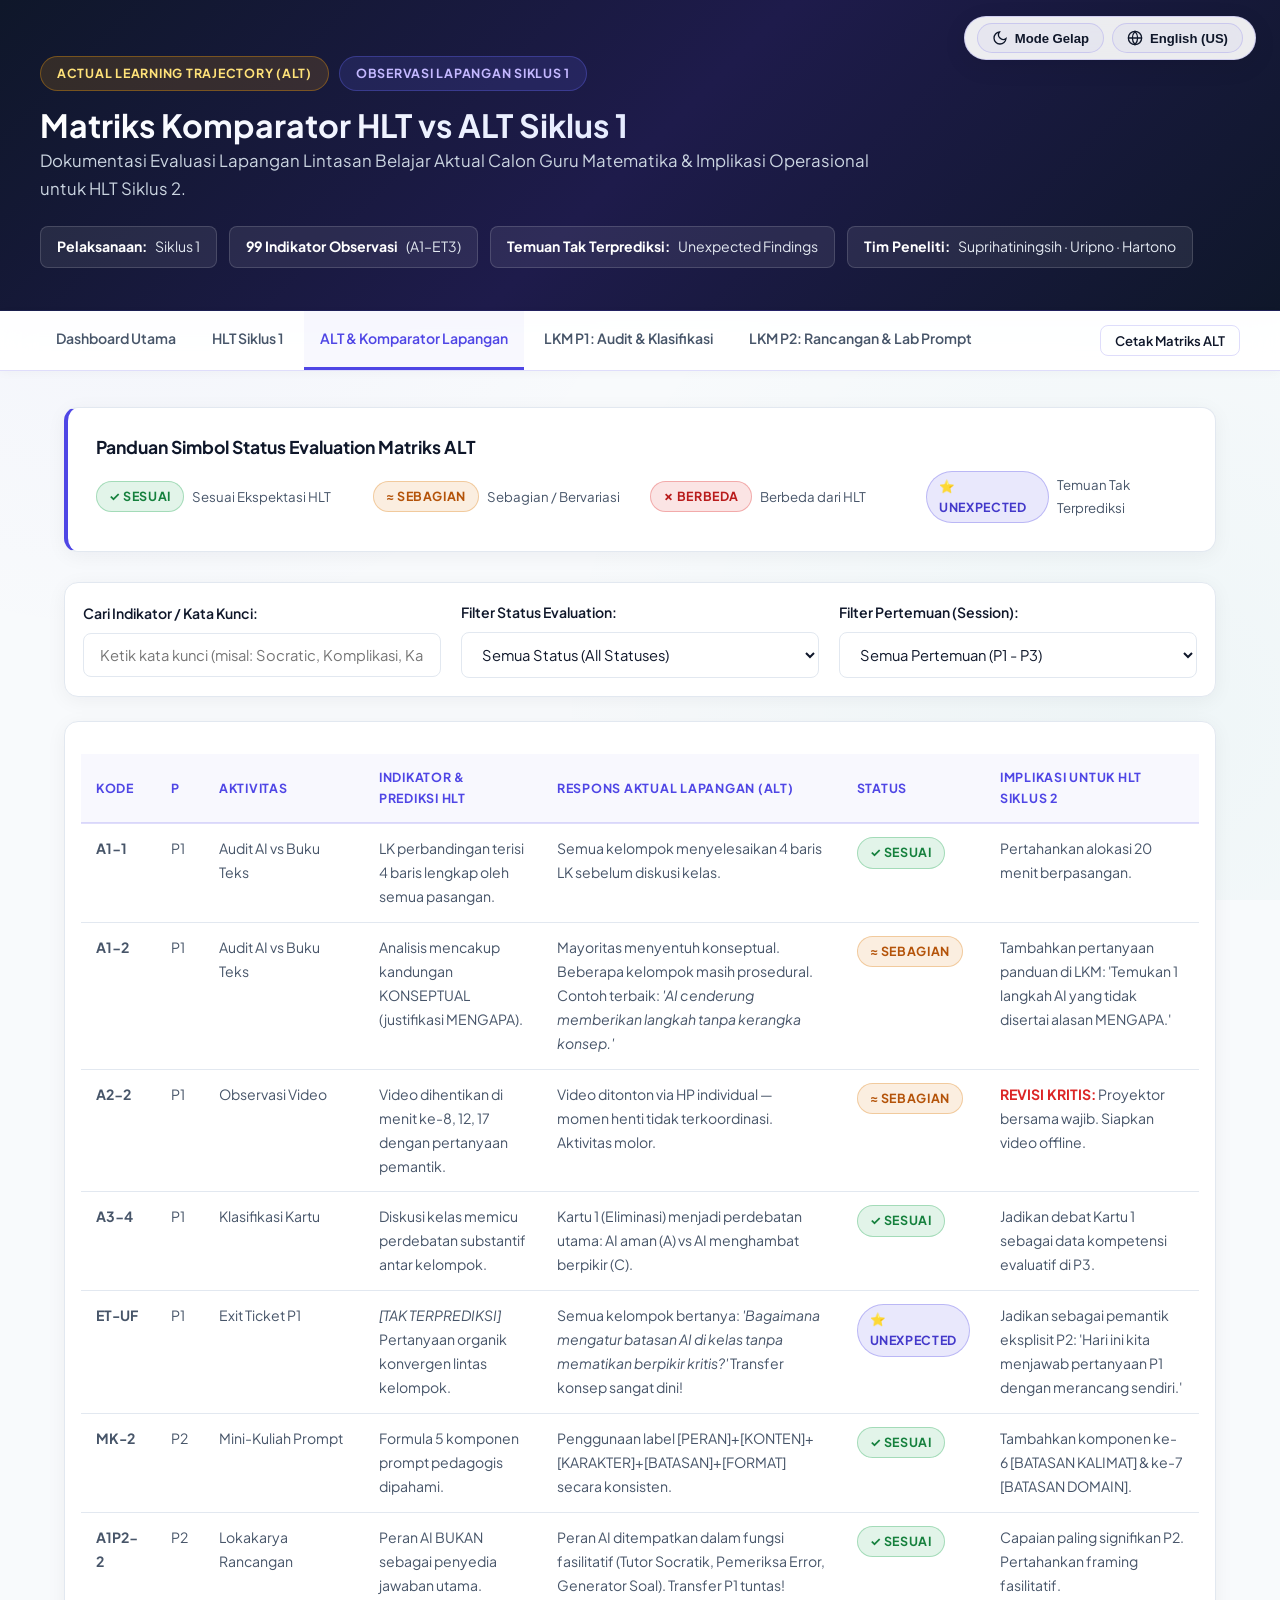
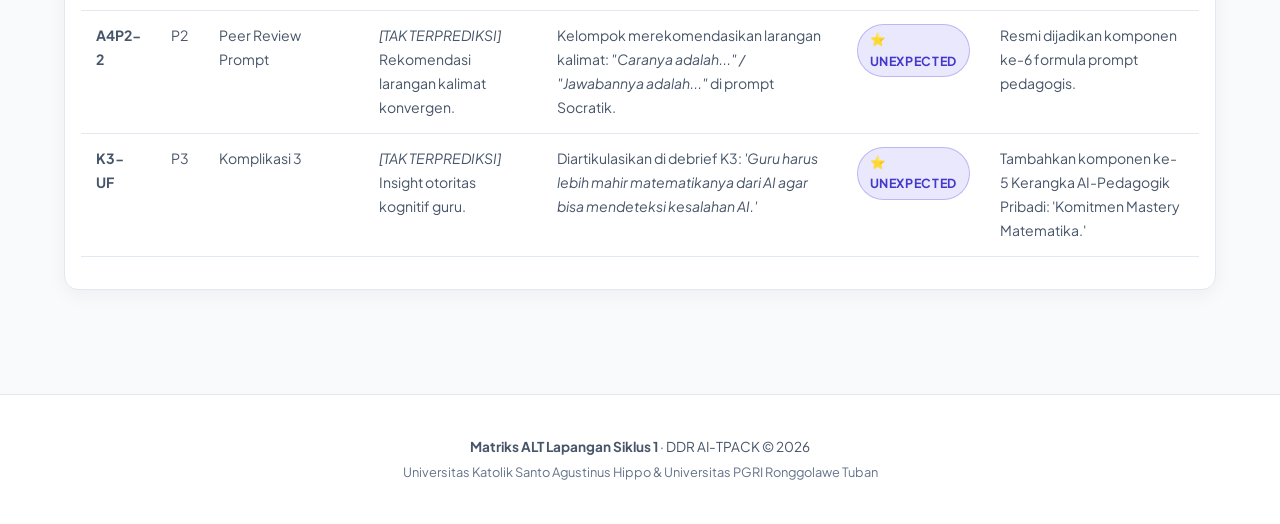
==== ALT_Siklus1_Interactive.html @ 966ef97c "Initial release of Deep-AI-TPACK Digital Suite" ====
<!DOCTYPE html>
<html lang="id">
<head>
  <meta charset="UTF-8">
  <meta name="viewport" content="width=device-width, initial-scale=1.0">
  <title data-id="ALT Siklus 1 Interaktif &amp; Komparator HLT vs ALT — AI-TPACK SPLDV" data-en="Interactive ALT Cycle 1 &amp; HLT vs ALT Comparator — AI-TPACK SPLDV">ALT Siklus 1 Interaktif &amp; Komparator HLT vs ALT — AI-TPACK SPLDV</title>
  <meta name="description" content="Actual Learning Trajectory (ALT) Siklus 1 Lapangan. Matriks Komparator HLT vs ALT, Unexpected Findings, dan Rekomendasi Siklus 2.">
  <link rel="preconnect" href="https://fonts.googleapis.com">
  <link rel="preconnect" href="https://fonts.gstatic.com" crossorigin>
  <link href="https://fonts.googleapis.com/css2?family=Plus+Jakarta+Sans:wght@400;500;600;700;800&family=Inter:wght@400;500;600;700&family=Fira+Code:wght@400;600&display=swap" rel="stylesheet">
  <link rel="stylesheet" href="styles.css">
</head>
<body>

  <!-- FLOATING TOP-RIGHT UTILITY CONTROLS BAR -->
  <div class="top-controls-bar">
    <button type="button" class="btn-toggle-theme toggle-btn" onclick="toggleTheme()" aria-label="Toggle Theme">
      <svg class="sun-icon" width="16" height="16" viewBox="0 0 24 24" fill="none" stroke="currentColor" stroke-width="2"><circle cx="12" cy="12" r="5"/><path d="M12 1v2M12 21v2M4.22 4.22l1.42 1.42M18.36 18.36l1.42 1.42M1 12h2M21 12h2M4.22 19.78l1.42-1.42M18.36 5.64l1.42-1.42"/></svg>
      <span>Mode Terang</span>
    </button>
    <button type="button" class="btn-toggle-lang toggle-btn" onclick="toggleLanguage()" aria-label="Toggle Language">
      <svg width="16" height="16" viewBox="0 0 24 24" fill="none" stroke="currentColor" stroke-width="2"><circle cx="12" cy="12" r="10"/><path d="M2 12h20M12 2a15.3 15.3 0 0 1 4 10 15.3 15.3 0 0 1-4 10 15.3 15.3 0 0 1-4-10 15.3 15.3 0 0 1 4-10z"/></svg>
      <span>English (US)</span>
    </button>
  </div>

  <!-- HERO EXECUTIVE HEADER -->
  <header class="hero-header">
    <div class="hero-content">
      <div style="display:flex; gap:10px; flex-wrap:wrap;">
        <span class="badge-tag gold" data-id="Actual Learning Trajectory (ALT)" data-en="Actual Learning Trajectory (ALT)">Actual Learning Trajectory (ALT)</span>
        <span class="badge-tag" data-id="Observasi Lapangan Siklus 1" data-en="Cycle 1 Field Observations">Observasi Lapangan Siklus 1</span>
      </div>
      <h1 class="gradient-text" data-id="Matriks Komparator HLT vs ALT Siklus 1" data-en="HLT vs ALT Comparator Matrix Cycle 1">Matriks Komparator HLT vs ALT Siklus 1</h1>
      <p class="hero-sub" data-id="Dokumentasi Evaluasi Lapangan Lintasan Belajar Aktual Calon Guru Matematika &amp; Implikasi Operasional untuk HLT Siklus 2." data-en="Field Evaluation Documentation of Pre-Service Mathematics Teacher Learning Trajectories &amp; Operational Cycle 2 Implications.">
        Dokumentasi Evaluasi Lapangan Lintasan Belajar Aktual Calon Guru Matematika &amp; Implikasi Operasional untuk HLT Siklus 2.
      </p>
      <div class="meta-pills">
        <div class="meta-pill" data-id="<strong>Pelaksanaan:</strong> Siklus 1" data-en="<strong>Implementation:</strong> Cycle 1"><strong>Pelaksanaan:</strong> Siklus 1</div>
        <div class="meta-pill" data-id="<strong>99 Indikator Observasi</strong> (A1–ET3)" data-en="<strong>99 Observation Indicators</strong> (A1–ET3)"><strong>99 Indikator Observasi</strong> (A1–ET3)</div>
        <div class="meta-pill" data-id="<strong>Temuan Tak Terprediksi:</strong> Unexpected Findings" data-en="<strong>Unexpected Findings:</strong> Field Discoveries"><strong>Temuan Tak Terprediksi:</strong> Unexpected Findings</div>
        <div class="meta-pill" data-id="<strong>Tim Peneliti:</strong> Suprihatiningsih &middot; Uripno &middot; Hartono" data-en="<strong>Research Team:</strong> Suprihatiningsih &middot; Uripno &middot; Hartono"><strong>Tim Peneliti:</strong> Suprihatiningsih &middot; Uripno &middot; Hartono</div>
      </div>
    </div>
  </header>

  <!-- NAVIGATION BAR -->
  <nav class="suite-nav">
    <div class="nav-container">
      <ul class="nav-links">
        <li class="nav-item"><a href="index.html" data-id="Dashboard Utama" data-en="Dashboard">Dashboard Utama</a></li>
        <li class="nav-item"><a href="HLT_Siklus1_Interactive.html" data-id="HLT Siklus 1" data-en="HLT Cycle 1">HLT Siklus 1</a></li>
        <li class="nav-item"><a href="ALT_Siklus1_Interactive.html" class="active" data-id="ALT &amp; Komparator Lapangan" data-en="ALT &amp; Field Comparator">ALT &amp; Komparator Lapangan</a></li>
        <li class="nav-item"><a href="LKM_P1_Interactive.html" data-id="LKM P1: Audit &amp; Klasifikasi" data-en="Worksheet 1: Audit &amp; Classify">LKM P1: Audit &amp; Klasifikasi</a></li>
        <li class="nav-item"><a href="LKM_P2_Interactive.html" data-id="LKM P2: Rancangan &amp; Lab Prompt" data-en="Worksheet 2: Design &amp; Prompt Lab">LKM P2: Rancangan &amp; Lab Prompt</a></li>
      </ul>
      <div>
        <button class="btn btn-outline" style="padding:6px 14px; font-size:0.82rem;" onclick="exportToPrint()" data-id="Cetak Matriks ALT" data-en="Print ALT Matrix">Cetak Matriks ALT</button>
      </div>
    </div>
  </nav>

  <!-- MAIN CONTAINER -->
  <main class="container">

    <!-- LEGEND & DASHBOARD METRICS -->
    <section style="margin-bottom: 30px;">
      <div class="card card-primary">
        <h3 style="font-size:1.1rem; margin-bottom:12px;" data-id="Panduan Simbol Status Evaluation Matriks ALT" data-en="ALT Matrix Evaluation Status Symbol Guide">Panduan Simbol Status Evaluation Matriks ALT</h3>
        <div class="grid-4">
          <div style="display:flex; align-items:center; gap:8px;">
            <span class="status-badge status-sesuai" data-id="✓ Sesuai" data-en="✓ Conforming">✓ Sesuai</span>
            <span style="font-size:0.83rem; color:var(--text-muted);" data-id="Sesuai Ekspektasi HLT" data-en="Conforms to HLT Expectation">Sesuai Ekspektasi HLT</span>
          </div>
          <div style="display:flex; align-items:center; gap:8px;">
            <span class="status-badge status-sebagian" data-id="≈ Sebagian" data-en="≈ Partial">≈ Sebagian</span>
            <span style="font-size:0.83rem; color:var(--text-muted);" data-id="Sebagian / Bervariasi" data-en="Partially Conforming / Varied">Sebagian / Bervariasi</span>
          </div>
          <div style="display:flex; align-items:center; gap:8px;">
            <span class="status-badge status-berbeda" data-id="✗ Berbeda" data-en="✗ Deviating">✗ Berbeda</span>
            <span style="font-size:0.83rem; color:var(--text-muted);" data-id="Berbeda dari HLT" data-en="Deviates from HLT Prediction">Berbeda dari HLT</span>
          </div>
          <div style="display:flex; align-items:center; gap:8px;">
            <span class="status-badge status-unexpected" data-id="⭐ Unexpected" data-en="⭐ Unexpected">⭐ Unexpected</span>
            <span style="font-size:0.83rem; color:var(--text-muted);" data-id="Temuan Tak Terprediksi" data-en="Unexpected Field Finding">Temuan Tak Terprediksi</span>
          </div>
        </div>
      </div>
    </section>

    <!-- SEARCH & FILTER TOOLBAR -->
    <section style="margin-bottom: 24px;" class="no-print">
      <div class="card" style="padding:18px;">
        <div class="grid-3" style="align-items:center;">
          <div>
            <label class="form-label" for="table-search-input" data-id="Cari Indikator / Kata Kunci:" data-en="Search Indicator / Keyword:">Cari Indikator / Kata Kunci:</label>
            <input type="text" id="table-search-input" class="form-control" placeholder="Ketik kata kunci (misal: Socratic, Komplikasi, Kartu)..." data-id="Ketik kata kunci (misal: Socratic, Komplikasi, Kartu)..." data-en="Type keyword (e.g., Socratic, Complication, Card)...">
          </div>
          <div>
            <label class="form-label" for="table-status-filter" data-id="Filter Status Evaluation:" data-en="Filter Evaluation Status:">Filter Status Evaluation:</label>
            <select id="table-status-filter" class="form-select">
              <option value="all" data-id="Semua Status (All Statuses)" data-en="All Statuses">Semua Status (All Statuses)</option>
              <option value="sesuai" data-id="✓ Sesuai" data-en="✓ Conforming">✓ Sesuai</option>
              <option value="sebagian" data-id="≈ Sebagian Sesuai" data-en="≈ Partially Conforming">≈ Sebagian Sesuai</option>
              <option value="berbeda" data-id="✗ Berbeda" data-en="✗ Deviating">✗ Berbeda</option>
              <option value="unexpected" data-id="⭐ Unexpected Finding" data-en="⭐ Unexpected Finding">⭐ Unexpected Finding</option>
            </select>
          </div>
          <div>
            <label class="form-label" for="table-session-filter" data-id="Filter Pertemuan (Session):" data-en="Filter Session:">Filter Pertemuan (Session):</label>
            <select id="table-session-filter" class="form-select">
              <option value="all" data-id="Semua Pertemuan (P1 - P3)" data-en="All Sessions (P1 - P3)">Semua Pertemuan (P1 - P3)</option>
              <option value="P1" data-id="Pertemuan 1 (Audit &amp; Klasifikasi)" data-en="Session 1 (Audit &amp; Classify)">Pertemuan 1 (Audit &amp; Klasifikasi)</option>
              <option value="P2" data-id="Pertemuan 2 (Rancangan &amp; Lab Prompt)" data-en="Session 2 (Design &amp; Prompt Lab)">Pertemuan 2 (Rancangan &amp; Lab Prompt)</option>
              <option value="P3" data-id="Pertemuan 3 (Simulasi &amp; Memformalkan)" data-en="Session 3 (Simulation &amp; Formalizing)">Pertemuan 3 (Simulasi &amp; Memformalkan)</option>
            </select>
          </div>
        </div>
      </div>
    </section>

    <!-- ALT DATA TABLE -->
    <section>
      <div class="card" style="padding:16px; overflow-x:auto;">
        <table class="data-table">
          <thead>
            <tr>
              <th style="width:70px;" data-id="Kode" data-en="Code">Kode</th>
              <th style="width:40px;" data-id="P" data-en="S">P</th>
              <th style="width:160px;" data-id="Aktivitas" data-en="Activity">Aktivitas</th>
              <th data-id="Indikator &amp; Prediksi HLT" data-en="Indicator &amp; HLT Prediction">Indikator &amp; Prediksi HLT</th>
              <th data-id="Respons Aktual Lapangan (ALT)" data-en="Actual Field Response (ALT)">Respons Aktual Lapangan (ALT)</th>
              <th style="width:110px;" data-id="Status" data-en="Status">Status</th>
              <th data-id="Implikasi untuk HLT Siklus 2" data-en="Cycle 2 HLT Implications">Implikasi untuk HLT Siklus 2</th>
            </tr>
          </thead>
          <tbody>

            <!-- PERTEMUAN 1 -->
            <tr class="filterable-row" data-status="sesuai" data-session="P1">
              <td><strong>A1-1</strong></td>
              <td>P1</td>
              <td>Audit AI vs Buku Teks</td>
              <td>LK perbandingan terisi 4 baris lengkap oleh semua pasangan.</td>
              <td>Semua kelompok menyelesaikan 4 baris LK sebelum diskusi kelas.</td>
              <td><span class="status-badge status-sesuai">✓ Sesuai</span></td>
              <td>Pertahankan alokasi 20 menit berpasangan.</td>
            </tr>

            <tr class="filterable-row" data-status="sebagian" data-session="P1">
              <td><strong>A1-2</strong></td>
              <td>P1</td>
              <td>Audit AI vs Buku Teks</td>
              <td>Analisis mencakup kandungan KONSEPTUAL (justifikasi MENGAPA).</td>
              <td>Mayoritas menyentuh konseptual. Beberapa kelompok masih prosedural. Contoh terbaik: <em>'AI cenderung memberikan langkah tanpa kerangka konsep.'</em></td>
              <td><span class="status-badge status-sebagian">≈ Sebagian</span></td>
              <td>Tambahkan pertanyaan panduan di LKM: 'Temukan 1 langkah AI yang tidak disertai alasan MENGAPA.'</td>
            </tr>

            <tr class="filterable-row" data-status="sebagian" data-session="P1">
              <td><strong>A2-2</strong></td>
              <td>P1</td>
              <td>Observasi Video</td>
              <td>Video dihentikan di menit ke-8, 12, 17 dengan pertanyaan pemantik.</td>
              <td>Video ditonton via HP individual — momen henti tidak terkoordinasi. Aktivitas molor.</td>
              <td><span class="status-badge status-sebagian">≈ Sebagian</span></td>
              <td><strong style="color:var(--red);">REVISI KRITIS:</strong> Proyektor bersama wajib. Siapkan video offline.</td>
            </tr>

            <tr class="filterable-row" data-status="sesuai" data-session="P1">
              <td><strong>A3-4</strong></td>
              <td>P1</td>
              <td>Klasifikasi Kartu</td>
              <td>Diskusi kelas memicu perdebatan substantif antar kelompok.</td>
              <td>Kartu 1 (Eliminasi) menjadi perdebatan utama: AI aman (A) vs AI menghambat berpikir (C).</td>
              <td><span class="status-badge status-sesuai">✓ Sesuai</span></td>
              <td>Jadikan debat Kartu 1 sebagai data kompetensi evaluatif di P3.</td>
            </tr>

            <tr class="filterable-row" data-status="unexpected" data-session="P1">
              <td><strong>ET-UF</strong></td>
              <td>P1</td>
              <td>Exit Ticket P1</td>
              <td><em>[TAK TERPREDIKSI]</em> Pertanyaan organik konvergen lintas kelompok.</td>
              <td>Semua kelompok bertanya: <em>'Bagaimana mengatur batasan AI di kelas tanpa mematikan berpikir kritis?'</em> Transfer konsep sangat dini!</td>
              <td><span class="status-badge status-unexpected">⭐ Unexpected</span></td>
              <td>Jadikan sebagai pemantik eksplisit P2: 'Hari ini kita menjawab pertanyaan P1 dengan merancang sendiri.'</td>
            </tr>

            <!-- PERTEMUAN 2 -->
            <tr class="filterable-row" data-status="sesuai" data-session="P2">
              <td><strong>MK-2</strong></td>
              <td>P2</td>
              <td>Mini-Kuliah Prompt</td>
              <td>Formula 5 komponen prompt pedagogis dipahami.</td>
              <td>Penggunaan label [PERAN]+[KONTEN]+[KARAKTER]+[BATASAN]+[FORMAT] secara konsisten.</td>
              <td><span class="status-badge status-sesuai">✓ Sesuai</span></td>
              <td>Tambahkan komponen ke-6 [BATASAN KALIMAT] &amp; ke-7 [BATASAN DOMAIN].</td>
            </tr>

            <tr class="filterable-row" data-status="sesuai" data-session="P2">
              <td><strong>A1P2-2</strong></td>
              <td>P2</td>
              <td>Lokakarya Rancangan</td>
              <td>Peran AI BUKAN sebagai penyedia jawaban utama.</td>
              <td>Peran AI ditempatkan dalam fungsi fasilitatif (Tutor Socratik, Pemeriksa Error, Generator Soal). Transfer P1 tuntas!</td>
              <td><span class="status-badge status-sesuai">✓ Sesuai</span></td>
              <td>Capaian paling signifikan P2. Pertahankan framing fasilitatif.</td>
            </tr>

            <tr class="filterable-row" data-status="unexpected" data-session="P2">
              <td><strong>A4P2-2</strong></td>
              <td>P2</td>
              <td>Peer Review Prompt</td>
              <td><em>[TAK TERPREDIKSI]</em> Rekomendasi larangan kalimat konvergen.</td>
              <td>Kelompok merekomendasikan larangan kalimat: <em>"Caranya adalah..." / "Jawabannya adalah..."</em> di prompt Socratik.</td>
              <td><span class="status-badge status-unexpected">⭐ Unexpected</span></td>
              <td>Resmi dijadikan komponen ke-6 formula prompt pedagogis.</td>
            </tr>

            <!-- PERTEMUAN 3 -->
            <tr class="filterable-row" data-status="unexpected" data-session="P3">
              <td><strong>K3-UF</strong></td>
              <td>P3</td>
              <td>Komplikasi 3</td>
              <td><em>[TAK TERPREDIKSI]</em> Insight otoritas kognitif guru.</td>
              <td>Diartikulasikan di debrief K3: <em>'Guru harus lebih mahir matematikanya dari AI agar bisa mendeteksi kesalahan AI.'</em></td>
              <td><span class="status-badge status-unexpected">⭐ Unexpected</span></td>
              <td>Tambahkan komponen ke-5 Kerangka AI-Pedagogik Pribadi: 'Komitmen Mastery Matematika.'</td>
            </tr>

          </tbody>
        </table>
      </div>
    </section>

  </main>

  <footer class="suite-footer">
    <p><strong data-id="Matriks ALT Lapangan Siklus 1" data-en="Cycle 1 ALT Field Matrix">Matriks ALT Lapangan Siklus 1</strong> &middot; DDR AI-TPACK &copy; 2026</p>
    <p style="margin-top:4px; font-size:0.8rem; color:var(--text-dim);" data-id="Universitas Katolik Santo Agustinus Hippo &amp; Universitas PGRI Ronggolawe Tuban" data-en="Universitas Katolik Santo Agustinus Hippo &amp; Universitas PGRI Ronggolawe Tuban">Universitas Katolik Santo Agustinus Hippo &amp; Universitas PGRI Ronggolawe Tuban</p>
  </footer>

  <script src="app.js"></script>
</body>
</html>
---- styles.css ----
/* ==========================================================================
   AI-TPACK DIGITAL SUITE - SHARED STYLESHEET (UI/UX PRO MAX v2.0)
   Design System: Professional Light Mode (Default) & Dark Mode Toggle
   ========================================================================== */

:root {
  /* Default Theme: LIGHT MODE */
  --bg-dark: #f8fafc;
  --bg-card: #ffffff;
  --bg-card-hover: #ffffff;
  --bg-glass: rgba(91, 81, 216, 0.04);
  --bg-glass-hover: rgba(91, 81, 216, 0.08);
  
  --primary: #4f46e5;
  --primary-glow: rgba(79, 70, 229, 0.18);
  --primary-light: #6366f1;
  --primary-dark: #3730a3;
  
  --secondary: #0d9488;
  --secondary-glow: rgba(13, 148, 136, 0.18);
  
  --gold: #d97706;
  --gold-glow: rgba(217, 119, 6, 0.18);
  
  --red: #dc2626;
  --red-glow: rgba(220, 38, 38, 0.18);
  
  --green: #16a34a;
  --green-glow: rgba(22, 163, 74, 0.18);

  --text-main: #0f172a;
  --text-muted: #475569;
  --text-dim: #64748b;
  --heading-color: #0f172a;
  
  --border-color: rgba(79, 70, 229, 0.18);
  --border-subtle: #e2e8f0;
  
  --radius-sm: 8px;
  --radius-md: 14px;
  --radius-lg: 20px;
  --radius-full: 9999px;
  
  --font-main: 'Plus Jakarta Sans', 'Inter', -apple-system, sans-serif;
  --font-heading: 'Plus Jakarta Sans', sans-serif;
  --font-mono: 'Fira Code', 'Consolas', monospace;
  
  --shadow-card: 0 4px 20px rgba(15, 23, 42, 0.05);
  --shadow-hover: 0 10px 30px rgba(15, 23, 42, 0.1);
  --nav-bg: rgba(255, 255, 255, 0.92);
  --sim-bg: #f1f5f9;
  --sim-out-bg: #0f172a;
  --sim-out-text: #38bdf8;
}

/* DARK MODE OVERRIDES */
body.dark-mode {
  --bg-dark: #090d16;
  --bg-card: rgba(21, 30, 49, 0.88);
  --bg-card-hover: rgba(30, 42, 69, 0.95);
  --bg-glass: rgba(255, 255, 255, 0.04);
  --bg-glass-hover: rgba(255, 255, 255, 0.08);
  
  --primary: #6366f1;
  --primary-glow: rgba(99, 102, 241, 0.3);
  --primary-light: #818cf8;
  --primary-dark: #4338ca;
  
  --secondary: #14b8a6;
  --secondary-glow: rgba(20, 184, 166, 0.3);
  
  --gold: #f59e0b;
  --gold-glow: rgba(245, 158, 11, 0.3);
  
  --red: #ef4444;
  --red-glow: rgba(239, 68, 68, 0.3);
  
  --green: #22c55e;
  --green-glow: rgba(34, 197, 94, 0.3);

  --text-main: #f1f5f9;
  --text-muted: #94a3b8;
  --text-dim: #64748b;
  --heading-color: #ffffff;
  
  --border-color: rgba(99, 102, 241, 0.22);
  --border-subtle: rgba(255, 255, 255, 0.08);
  --shadow-card: 0 8px 32px rgba(0, 0, 0, 0.4);
  --shadow-hover: 0 12px 40px rgba(0, 0, 0, 0.5);
  --nav-bg: rgba(9, 13, 22, 0.92);
  --sim-bg: rgba(15, 23, 42, 0.95);
  --sim-out-bg: #030712;
  --sim-out-text: #2dd4bf;
}

* {
  box-sizing: border-box;
  margin: 0;
  padding: 0;
}

body {
  font-family: var(--font-main);
  background-color: var(--bg-dark);
  color: var(--text-main);
  line-height: 1.7;
  min-height: 100vh;
  overflow-x: hidden;
  background-image: 
    radial-gradient(circle at 10% 10%, rgba(79, 70, 229, 0.04) 0%, transparent 40%),
    radial-gradient(circle at 90% 80%, rgba(13, 148, 136, 0.04) 0%, transparent 45%);
  background-attachment: fixed;
  transition: background-color 0.3s ease, color 0.3s ease;
}

/* TOP RIGHT FLOATING UTILITY CONTROLS BAR */
.top-controls-bar {
  position: fixed;
  top: 16px;
  right: 24px;
  z-index: 10001;
  display: flex;
  align-items: center;
  gap: 8px;
  background: var(--nav-bg);
  backdrop-filter: blur(16px);
  -webkit-backdrop-filter: blur(16px);
  padding: 6px 12px;
  border-radius: var(--radius-full);
  border: 1px solid var(--border-color);
  box-shadow: 0 6px 24px rgba(0, 0, 0, 0.08);
  transition: all 0.3s ease;
}

.toggle-btn {
  background: var(--bg-glass);
  border: 1px solid var(--border-color);
  color: var(--text-main);
  padding: 6px 14px;
  border-radius: var(--radius-full);
  font-size: 0.82rem;
  font-weight: 600;
  cursor: pointer;
  display: inline-flex;
  align-items: center;
  gap: 7px;
  transition: all 0.2s ease;
}

.toggle-btn:hover {
  background: var(--bg-glass-hover);
  border-color: var(--primary);
  color: var(--primary);
  transform: translateY(-1px);
}

.toggle-btn svg {
  flex-shrink: 0;
}

/* Typography */
h1, h2, h3, h4, h5, h6 {
  font-family: var(--font-heading);
  color: var(--heading-color);
  font-weight: 700;
  line-height: 1.3;
}

a {
  color: var(--primary);
  text-decoration: none;
  transition: all 0.2s ease;
}

a:hover {
  color: var(--secondary);
}

.gradient-text {
  background: linear-gradient(135deg, #1e1b4b 0%, var(--primary) 60%, var(--secondary) 100%);
  -webkit-background-clip: text;
  -webkit-text-fill-color: transparent;
  background-clip: text;
}

body.dark-mode .gradient-text {
  background: linear-gradient(135deg, #ffffff 0%, #c4b8ff 50%, var(--secondary) 100%);
  -webkit-background-clip: text;
  -webkit-text-fill-color: transparent;
  background-clip: text;
}

/* Hero Executive Header */
.hero-header {
  background: linear-gradient(135deg, #0f172a 0%, #1e1b4b 50%, #0f172a 100%);
  color: #ffffff;
  padding: 56px 30px 42px;
  position: relative;
  border-bottom: 1px solid var(--border-color);
  box-shadow: 0 4px 25px rgba(0, 0, 0, 0.12);
}

.hero-header h1 {
  color: #ffffff !important;
  background: linear-gradient(135deg, #ffffff 0%, #e0e7ff 60%, #99f6e4 100%);
  -webkit-background-clip: text;
  -webkit-text-fill-color: transparent;
  background-clip: text;
}

.hero-content {
  max-width: 1200px;
  margin: 0 auto;
}

.badge-tag {
  display: inline-flex;
  align-items: center;
  gap: 8px;
  background: rgba(99, 102, 241, 0.15);
  border: 1px solid rgba(99, 102, 241, 0.35);
  border-radius: var(--radius-full);
  padding: 6px 16px;
  font-size: 0.78rem;
  font-weight: 700;
  color: #c4b8ff;
  letter-spacing: 0.06em;
  text-transform: uppercase;
  margin-bottom: 14px;
}

.badge-tag.gold {
  background: rgba(245, 158, 11, 0.15);
  border-color: rgba(245, 158, 11, 0.35);
  color: #ffe279;
}

.hero-sub {
  font-size: 1.05rem;
  color: #cbd5e1;
  max-width: 840px;
  margin-bottom: 22px;
}

.meta-pills {
  display: flex;
  flex-wrap: wrap;
  gap: 12px;
}

.meta-pill {
  display: inline-flex;
  align-items: center;
  gap: 8px;
  background: rgba(255, 255, 255, 0.08);
  border: 1px solid rgba(255, 255, 255, 0.15);
  padding: 8px 16px;
  border-radius: var(--radius-sm);
  font-size: 0.88rem;
  color: #e2e8f0;
}

.meta-pill strong {
  color: #ffffff;
}

/* Navigation Navbar */
nav.suite-nav {
  position: sticky;
  top: 0;
  z-index: 1000;
  background: var(--nav-bg);
  backdrop-filter: blur(16px);
  -webkit-backdrop-filter: blur(16px);
  border-bottom: 1px solid var(--border-color);
  padding: 0 30px;
  box-shadow: 0 2px 10px rgba(0, 0, 0, 0.03);
  transition: background-color 0.3s ease;
}

.nav-container {
  max-width: 1200px;
  margin: 0 auto;
  display: flex;
  align-items: center;
  justify-content: space-between;
  overflow-x: auto;
  white-space: nowrap;
  gap: 12px;
}

.nav-links {
  display: flex;
  list-style: none;
  gap: 4px;
}

.nav-item a {
  display: inline-flex;
  align-items: center;
  gap: 8px;
  padding: 16px 16px;
  font-size: 0.88rem;
  font-weight: 600;
  color: var(--text-muted);
  border-bottom: 3px solid transparent;
  transition: all 0.2s ease;
  cursor: pointer;
}

.nav-item a:hover {
  color: var(--primary);
  background: var(--bg-glass-hover);
}

.nav-item a.active {
  color: var(--primary);
  border-bottom-color: var(--primary);
  background: var(--bg-glass);
}

/* Layout Containers */
.container {
  max-width: 1200px;
  margin: 0 auto;
  padding: 36px 24px 80px;
}

.card {
  background: var(--bg-card);
  border: 1px solid var(--border-subtle);
  border-radius: var(--radius-md);
  padding: 28px;
  margin-bottom: 24px;
  backdrop-filter: blur(10px);
  box-shadow: var(--shadow-card);
  transition: transform 0.2s ease, border-color 0.2s ease, box-shadow 0.2s ease, background-color 0.3s ease;
}

.card:hover {
  border-color: var(--border-color);
  box-shadow: var(--shadow-hover);
}

/* Card Variants */
.card-primary { border-left: 4px solid var(--primary); }
.card-secondary { border-left: 4px solid var(--secondary); }
.card-gold { border-left: 4px solid var(--gold); }
.card-green { border-left: 4px solid var(--green); }
.card-red { border-left: 4px solid var(--red); }

/* Badges & Status */
.status-badge {
  display: inline-flex;
  align-items: center;
  gap: 6px;
  padding: 4px 12px;
  border-radius: var(--radius-full);
  font-size: 0.78rem;
  font-weight: 700;
  text-transform: uppercase;
  letter-spacing: 0.05em;
}

.status-sesuai {
  background: rgba(22, 163, 74, 0.12);
  color: #15803d;
  border: 1px solid rgba(22, 163, 74, 0.3);
}

body.dark-mode .status-sesuai {
  background: rgba(34, 197, 94, 0.18);
  color: #4ade80;
  border: 1px solid rgba(34, 197, 94, 0.4);
}

.status-sebagian {
  background: rgba(217, 119, 6, 0.12);
  color: #b45309;
  border: 1px solid rgba(217, 119, 6, 0.3);
}

body.dark-mode .status-sebagian {
  background: rgba(245, 158, 11, 0.18);
  color: #fbbf24;
  border: 1px solid rgba(245, 158, 11, 0.4);
}

.status-berbeda {
  background: rgba(220, 38, 38, 0.12);
  color: #b91c1c;
  border: 1px solid rgba(220, 38, 38, 0.3);
}

body.dark-mode .status-berbeda {
  background: rgba(239, 68, 68, 0.18);
  color: #f87171;
  border: 1px solid rgba(239, 68, 68, 0.4);
}

.status-unexpected {
  background: rgba(79, 70, 229, 0.12);
  color: #4338ca;
  border: 1px solid rgba(79, 70, 229, 0.3);
}

body.dark-mode .status-unexpected {
  background: rgba(99, 102, 241, 0.25);
  color: #c7d2fe;
  border: 1px solid rgba(99, 102, 241, 0.5);
}

/* Form Components */
.form-group {
  margin-bottom: 20px;
}

.form-label {
  display: block;
  font-size: 0.88rem;
  font-weight: 600;
  color: var(--heading-color);
  margin-bottom: 7px;
}

.form-control, .form-select, textarea {
  width: 100%;
  background: var(--bg-card);
  border: 1px solid var(--border-subtle);
  border-radius: var(--radius-sm);
  padding: 12px 16px;
  color: var(--text-main);
  font-family: var(--font-main);
  font-size: 0.92rem;
  transition: all 0.2s ease;
}

.form-control:focus, .form-select:focus, textarea:focus {
  outline: none;
  border-color: var(--primary);
  box-shadow: 0 0 0 3px var(--primary-glow);
}

textarea {
  min-height: 96px;
  resize: vertical;
}

/* Buttons */
.btn {
  display: inline-flex;
  align-items: center;
  justify-content: center;
  gap: 8px;
  padding: 11px 22px;
  border-radius: var(--radius-sm);
  font-family: var(--font-heading);
  font-weight: 600;
  font-size: 0.9rem;
  cursor: pointer;
  border: none;
  transition: all 0.2s ease;
}

.btn-primary {
  background: linear-gradient(135deg, var(--primary) 0%, var(--primary-dark) 100%);
  color: #ffffff;
  box-shadow: 0 4px 14px var(--primary-glow);
}

.btn-primary:hover {
  transform: translateY(-2px);
  box-shadow: 0 6px 20px var(--primary-glow);
}

.btn-secondary {
  background: linear-gradient(135deg, var(--secondary) 0%, #0f766e 100%);
  color: #ffffff;
  box-shadow: 0 4px 14px var(--secondary-glow);
}

.btn-secondary:hover {
  transform: translateY(-2px);
  box-shadow: 0 6px 20px var(--secondary-glow);
}

.btn-outline {
  background: transparent;
  border: 1px solid var(--border-color);
  color: var(--text-main);
}

.btn-outline:hover {
  background: var(--bg-glass-hover);
  border-color: var(--primary);
  color: var(--primary);
}

/* Grid & Tables */
.grid-2 { display: grid; grid-template-columns: repeat(auto-fit, minmax(320px, 1fr)); gap: 20px; }
.grid-3 { display: grid; grid-template-columns: repeat(auto-fit, minmax(280px, 1fr)); gap: 20px; }
.grid-4 { display: grid; grid-template-columns: repeat(auto-fit, minmax(220px, 1fr)); gap: 16px; }

table.data-table {
  width: 100%;
  border-collapse: collapse;
  margin: 16px 0;
  font-size: 0.88rem;
}

table.data-table th {
  background: var(--bg-glass);
  color: var(--primary);
  font-weight: 700;
  text-transform: uppercase;
  font-size: 0.78rem;
  letter-spacing: 0.06em;
  padding: 13px 15px;
  text-align: left;
  border-bottom: 2px solid var(--border-color);
}

table.data-table td {
  padding: 13px 15px;
  border-bottom: 1px solid var(--border-subtle);
  color: var(--text-muted);
  vertical-align: top;
}

table.data-table tr:hover td {
  background: var(--bg-glass);
  color: var(--text-main);
}

/* Interactive Simulator */
.simulator-box {
  background: var(--sim-bg);
  border: 1px solid var(--border-color);
  border-radius: var(--radius-md);
  padding: 28px;
}

.sim-output-box {
  background: var(--sim-out-bg);
  border: 1px solid var(--border-color);
  border-radius: var(--radius-sm);
  padding: 18px;
  color: var(--sim-out-text);
  font-family: var(--font-mono);
  font-size: 0.88rem;
  min-height: 130px;
  white-space: pre-wrap;
  word-break: break-word;
}

/* Accordion Component */
.accordion-item {
  border: 1px solid var(--border-subtle);
  border-radius: var(--radius-sm);
  margin-bottom: 14px;
  overflow: hidden;
  background: var(--bg-card);
}

.accordion-header {
  padding: 16px 20px;
  background: var(--bg-glass);
  cursor: pointer;
  display: flex;
  align-items: center;
  justify-content: space-between;
  font-weight: 600;
  color: var(--heading-color);
}

.accordion-header:hover {
  background: var(--bg-glass-hover);
}

.accordion-body {
  padding: 20px;
  display: none;
  border-top: 1px solid var(--border-subtle);
}

.accordion-item.active .accordion-body {
  display: block;
}

/* Code Formula */
code.formula {
  background: var(--bg-glass);
  border: 1px solid var(--border-color);
  padding: 10px 16px;
  border-radius: var(--radius-sm);
  display: block;
  margin: 12px 0;
  font-size: 0.84rem;
  color: var(--primary);
  font-family: var(--font-mono);
}

/* Footer */
footer.suite-footer {
  text-align: center;
  padding: 40px 20px;
  border-top: 1px solid var(--border-subtle);
  background: var(--bg-card);
  color: var(--text-muted);
  font-size: 0.85rem;
}

/* Print Utilities */
@media print {
  body { background: #fff !important; color: #000 !important; }
  .suite-nav, .hero-header, .top-controls-bar, .no-print, .btn { display: none !important; }
  .card { background: #fff !important; color: #000 !important; border: 1px solid #ccc !important; box-shadow: none !important; }
  .gradient-text { background: none !important; -webkit-text-fill-color: initial !important; color: #000 !important; }
}

@media (max-width: 768px) {
  .top-controls-bar { top: 10px; right: 12px; padding: 4px 8px; }
  .hero-header { padding: 36px 16px; }
  .container { padding: 20px 16px 60px; }
  .nav-container { padding: 0 16px; }
}
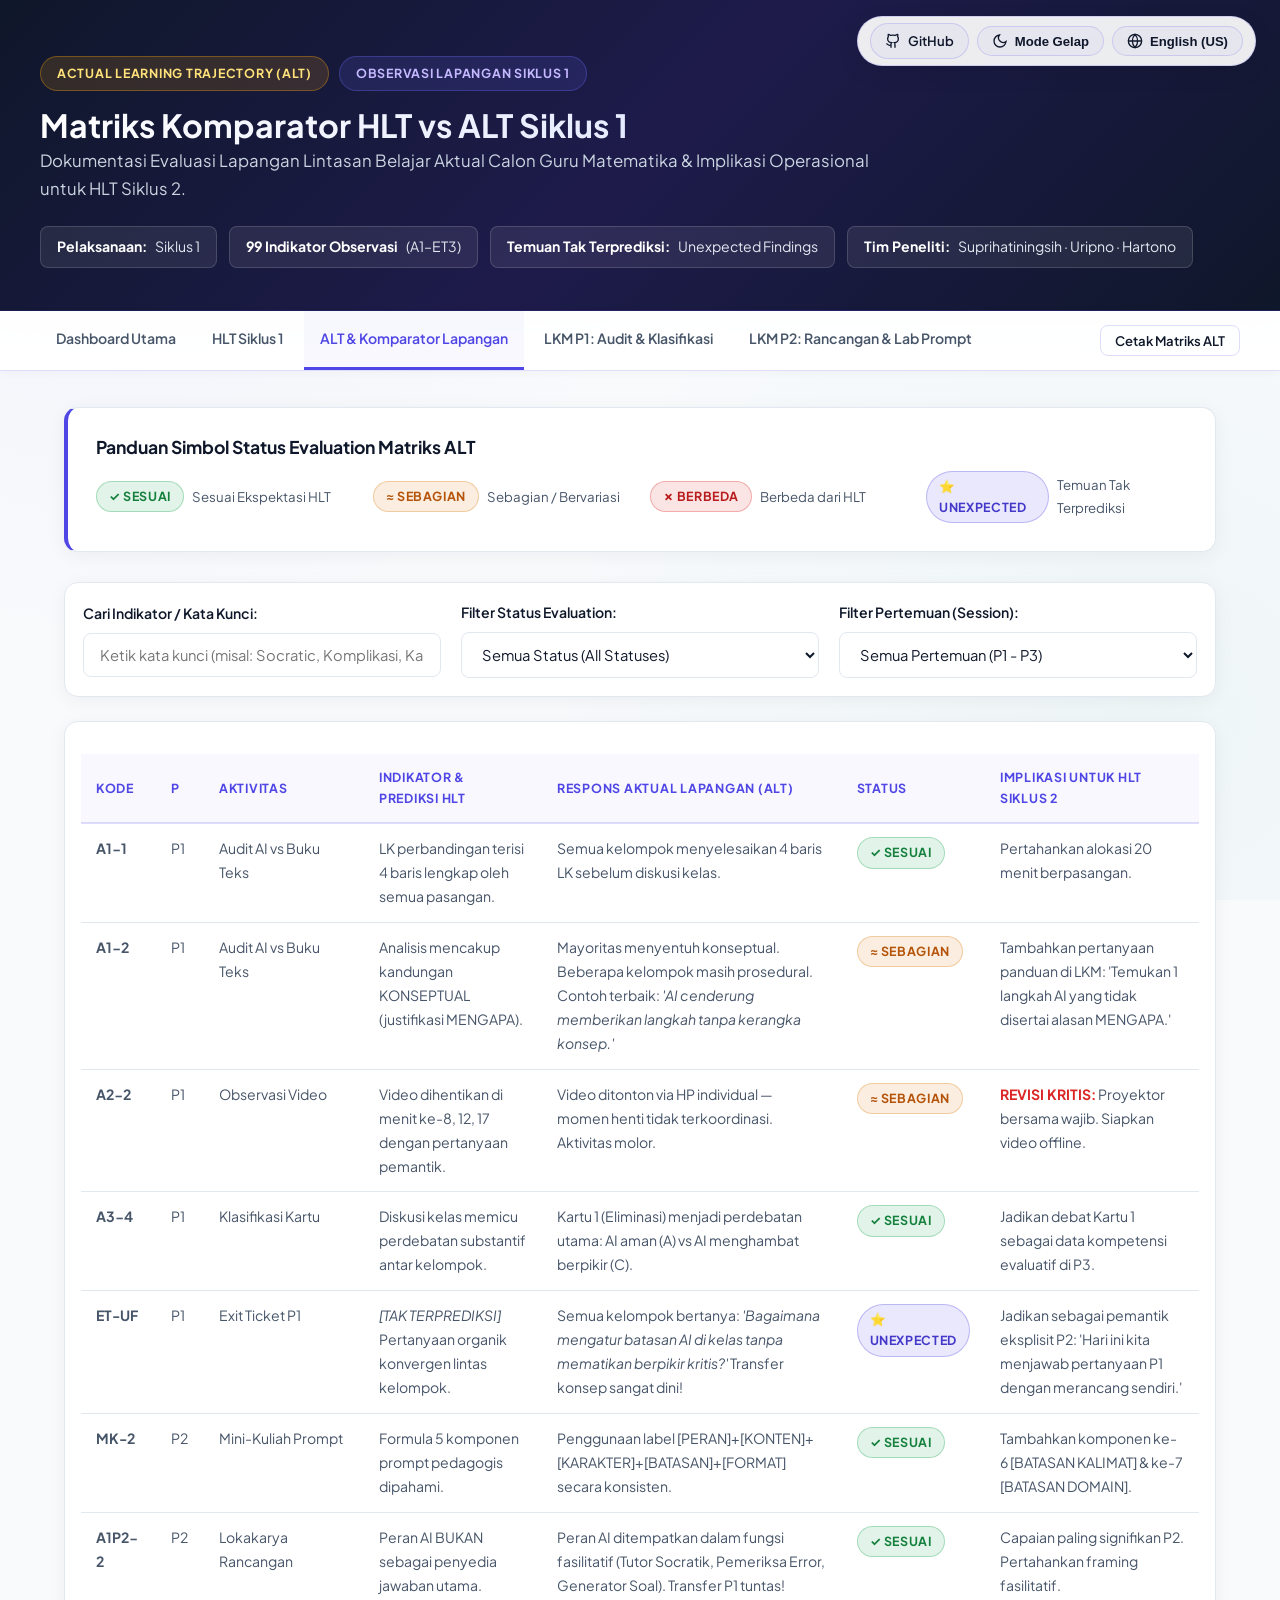
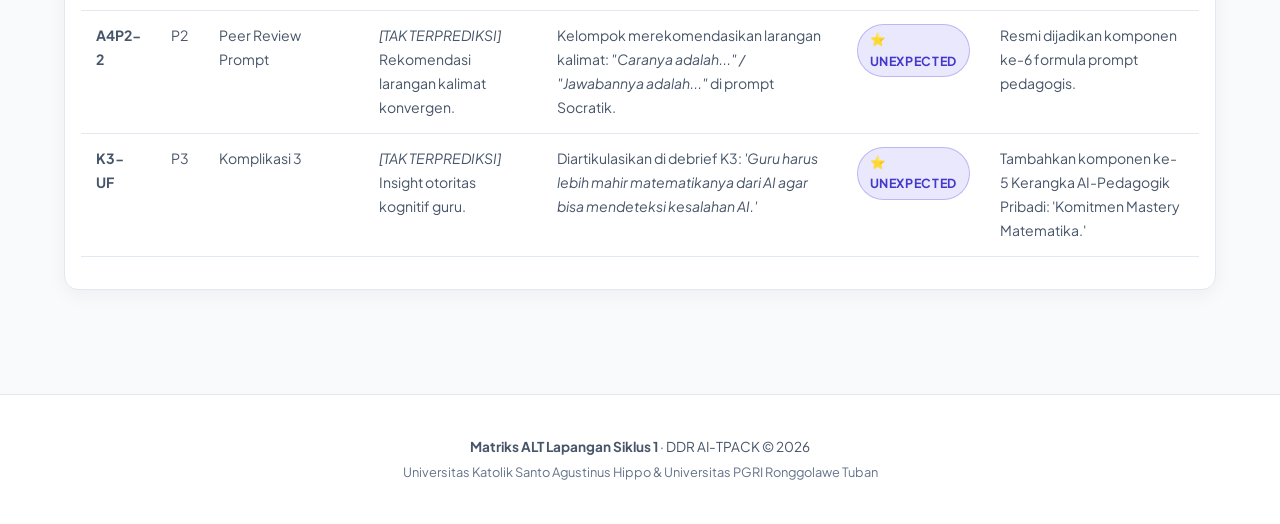
==== commit 94997f35: "Add direct GitHub repository link to header bar" ====
--- a/ALT_Siklus1_Interactive.html
+++ b/ALT_Siklus1_Interactive.html
@@ -14,6 +14,10 @@
 
   <!-- FLOATING TOP-RIGHT UTILITY CONTROLS BAR -->
   <div class="top-controls-bar">
+    <a href="https://github.com/gustidash-cell/Deep-AI-TPACK" target="_blank" rel="noopener noreferrer" class="toggle-btn" aria-label="GitHub Repository">
+      <svg width="16" height="16" viewBox="0 0 24 24" fill="none" stroke="currentColor" stroke-width="2"><path d="M15 22v-4a4.8 4.8 0 0 0-1-3.5c3 0 6-2 6-5.5.08-1.25-.27-2.48-1-3.5.28-1.15.28-2.35 0-3.5 0 0-1 0-3 1.5-2.64-.5-5.36-.5-8 0C6 2 5 2 5 2c-.3 1.15-.3 2.35 0 3.5A5.403 5.403 0 0 0 4 9c0 3.5 3 5.5 6 5.5-.39.49-.68 1.05-.85 1.65-.17.6-.22 1.23-.15 1.85v4"/><path d="M9 18c-4.51 2-5-2-7-2"/></svg>
+      <span>GitHub</span>
+    </a>
     <button type="button" class="btn-toggle-theme toggle-btn" onclick="toggleTheme()" aria-label="Toggle Theme">
       <svg class="sun-icon" width="16" height="16" viewBox="0 0 24 24" fill="none" stroke="currentColor" stroke-width="2"><circle cx="12" cy="12" r="5"/><path d="M12 1v2M12 21v2M4.22 4.22l1.42 1.42M18.36 18.36l1.42 1.42M1 12h2M21 12h2M4.22 19.78l1.42-1.42M18.36 5.64l1.42-1.42"/></svg>
       <span>Mode Terang</span>
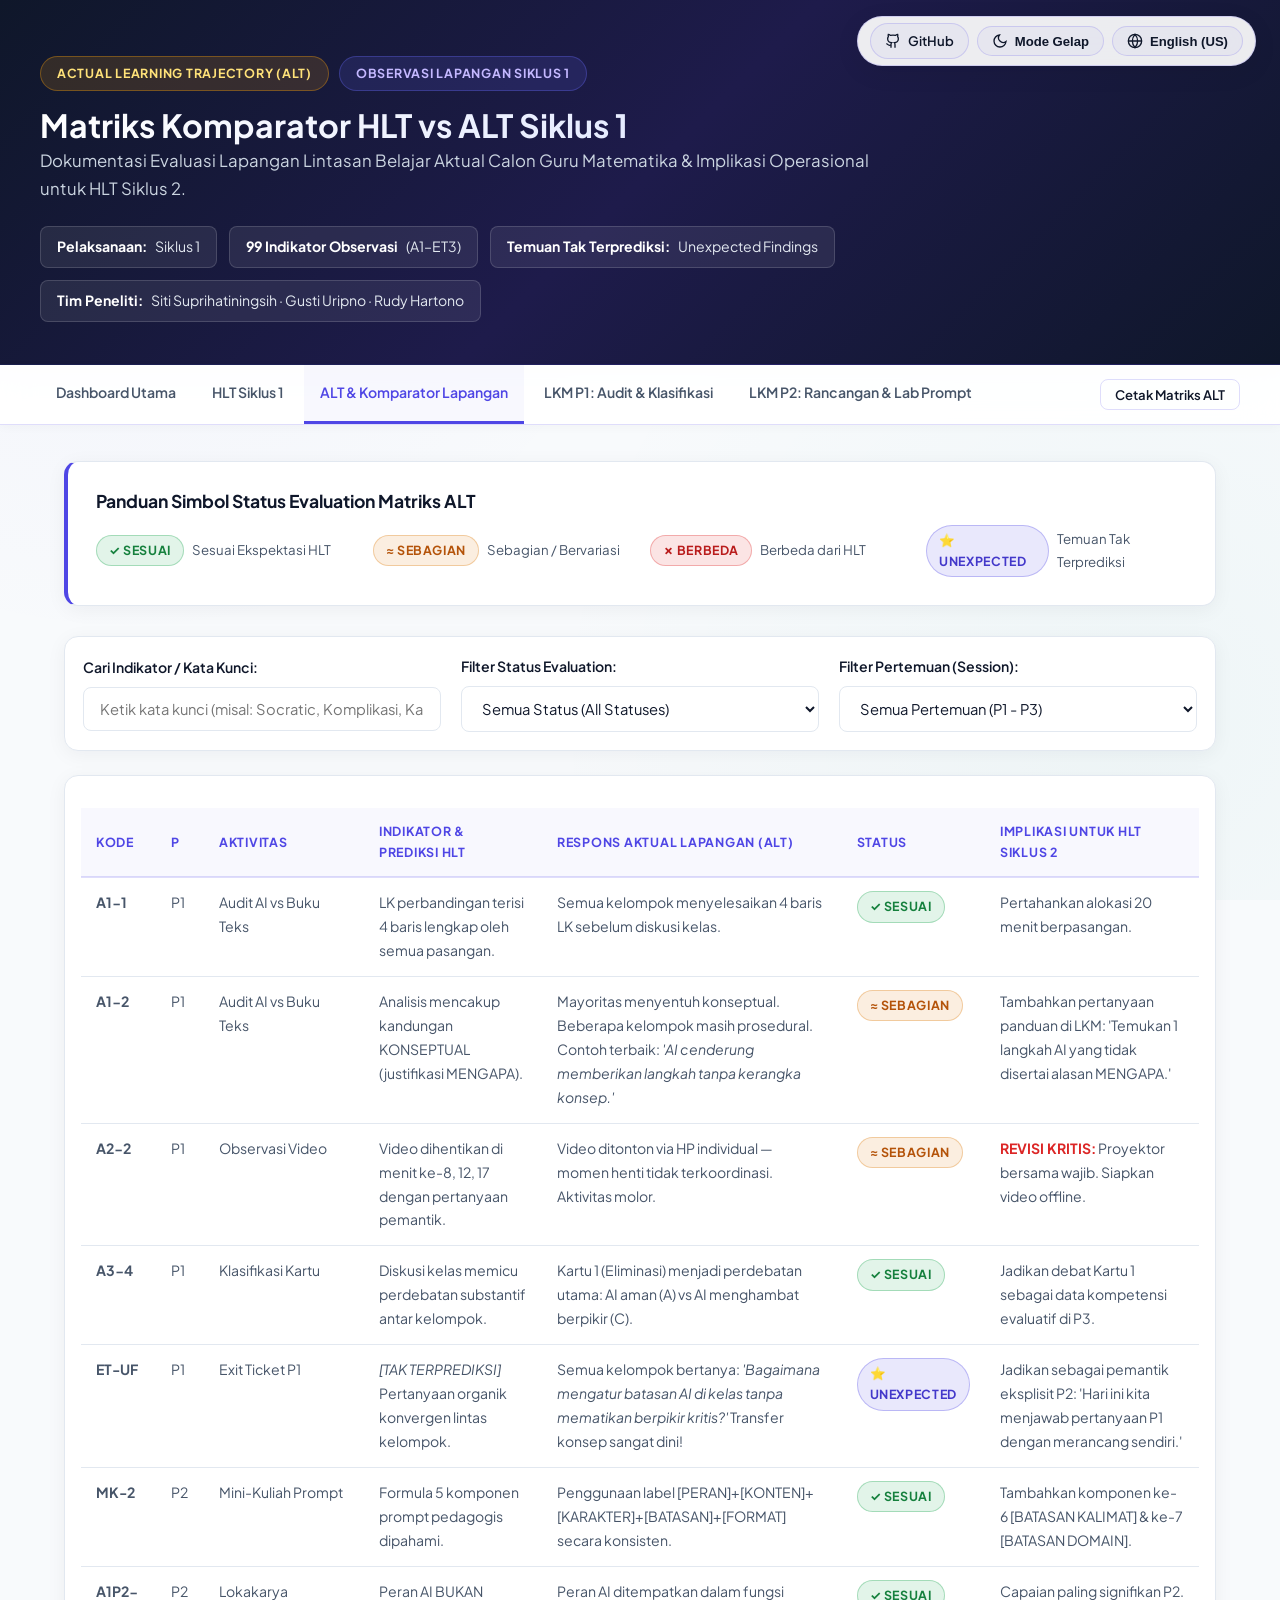
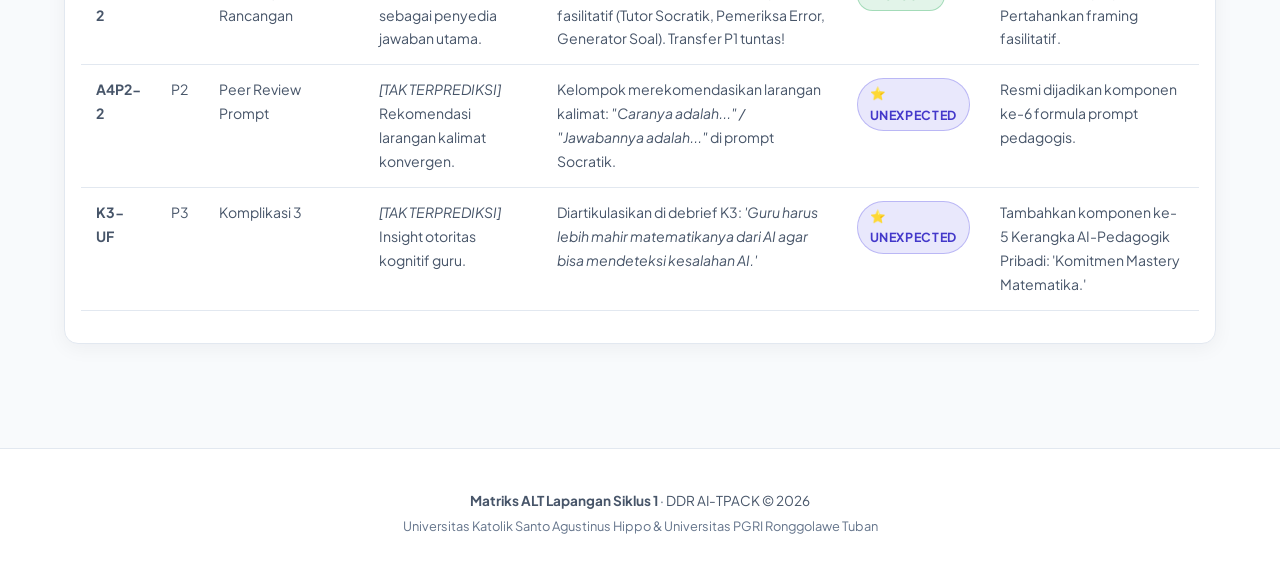
==== commit 75011aa2: "Update research team full names: Siti Suprihatiningsih, Gusti Uripno, Rudy Hartono" ====
--- a/ALT_Siklus1_Interactive.html
+++ b/ALT_Siklus1_Interactive.html
@@ -43,7 +43,7 @@
         <div class="meta-pill" data-id="<strong>Pelaksanaan:</strong> Siklus 1" data-en="<strong>Implementation:</strong> Cycle 1"><strong>Pelaksanaan:</strong> Siklus 1</div>
         <div class="meta-pill" data-id="<strong>99 Indikator Observasi</strong> (A1–ET3)" data-en="<strong>99 Observation Indicators</strong> (A1–ET3)"><strong>99 Indikator Observasi</strong> (A1–ET3)</div>
         <div class="meta-pill" data-id="<strong>Temuan Tak Terprediksi:</strong> Unexpected Findings" data-en="<strong>Unexpected Findings:</strong> Field Discoveries"><strong>Temuan Tak Terprediksi:</strong> Unexpected Findings</div>
-        <div class="meta-pill" data-id="<strong>Tim Peneliti:</strong> Suprihatiningsih &middot; Uripno &middot; Hartono" data-en="<strong>Research Team:</strong> Suprihatiningsih &middot; Uripno &middot; Hartono"><strong>Tim Peneliti:</strong> Suprihatiningsih &middot; Uripno &middot; Hartono</div>
+        <div class="meta-pill" data-id="<strong>Tim Peneliti:</strong> Siti Suprihatiningsih &middot; Gusti Uripno &middot; Rudy Hartono" data-en="<strong>Research Team:</strong> Siti Suprihatiningsih &middot; Gusti Uripno &middot; Rudy Hartono"><strong>Tim Peneliti:</strong> Siti Suprihatiningsih &middot; Gusti Uripno &middot; Rudy Hartono</div>
       </div>
     </div>
   </header>
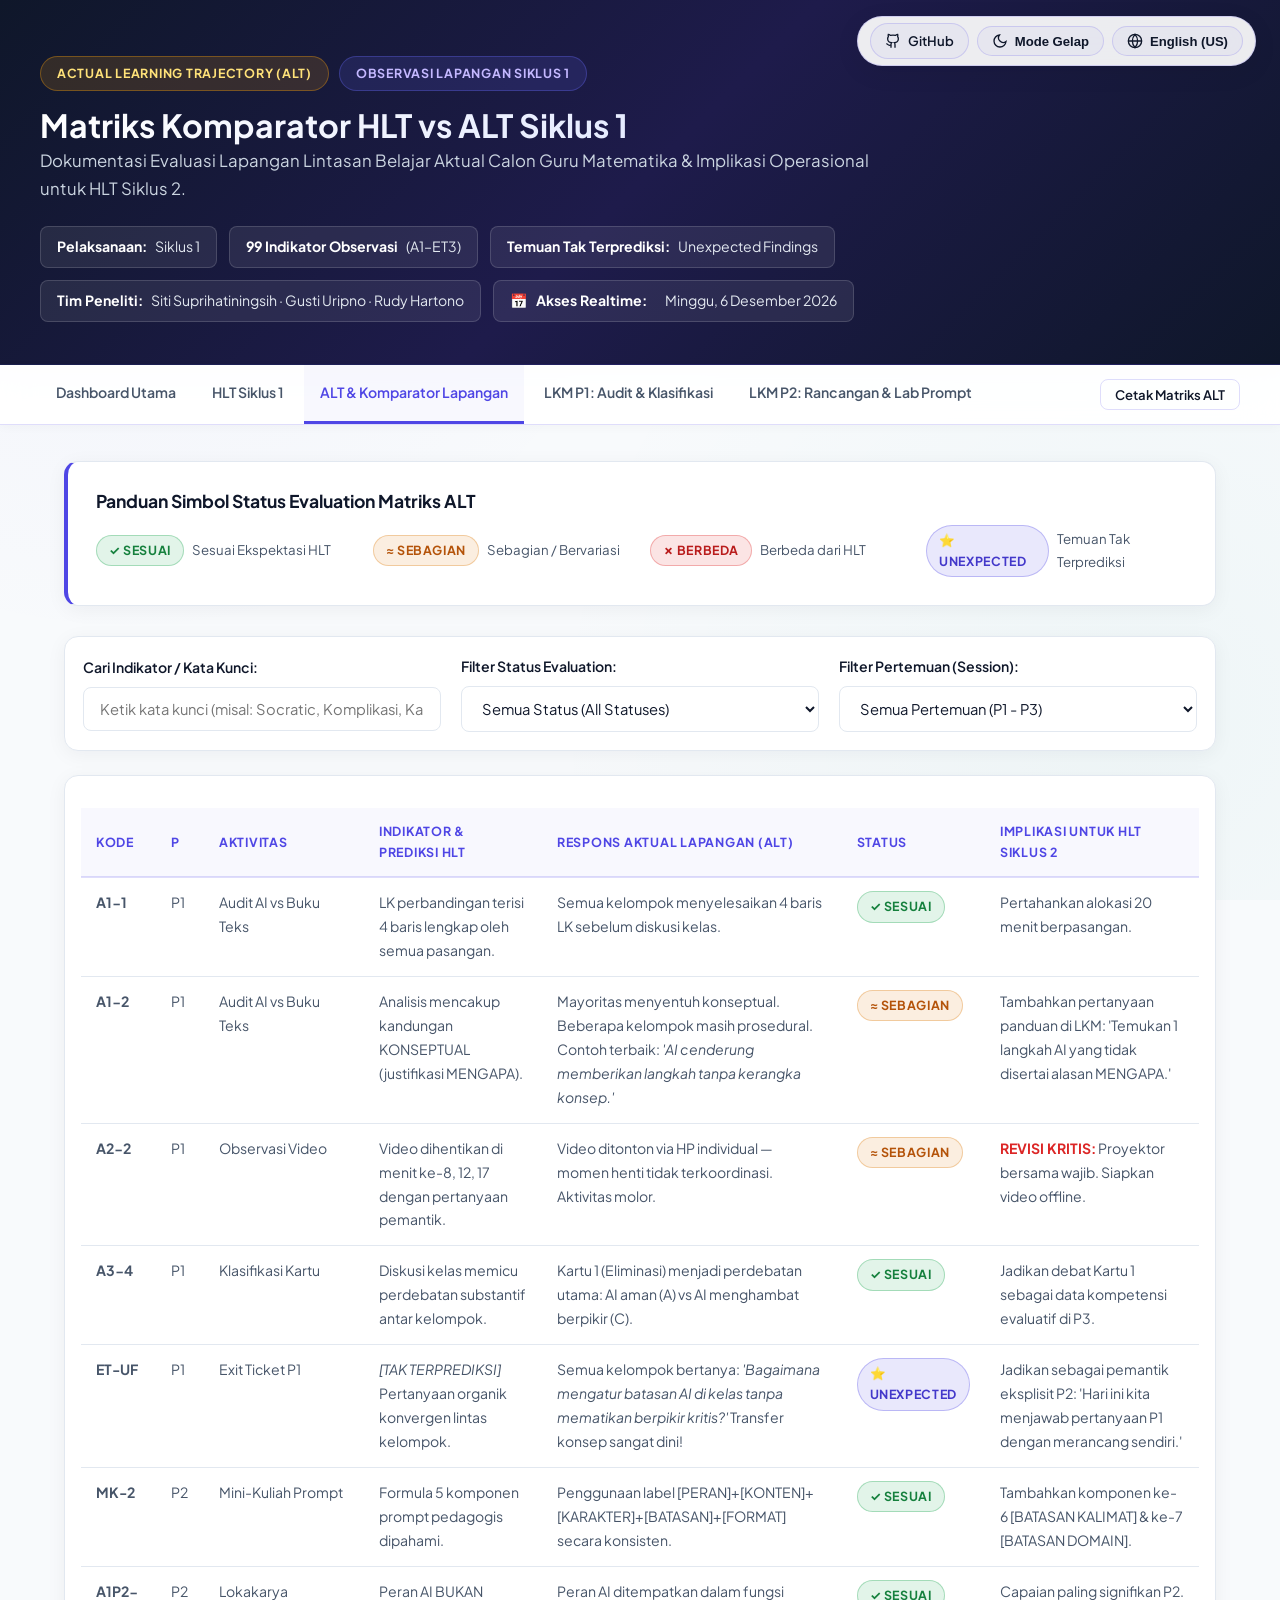
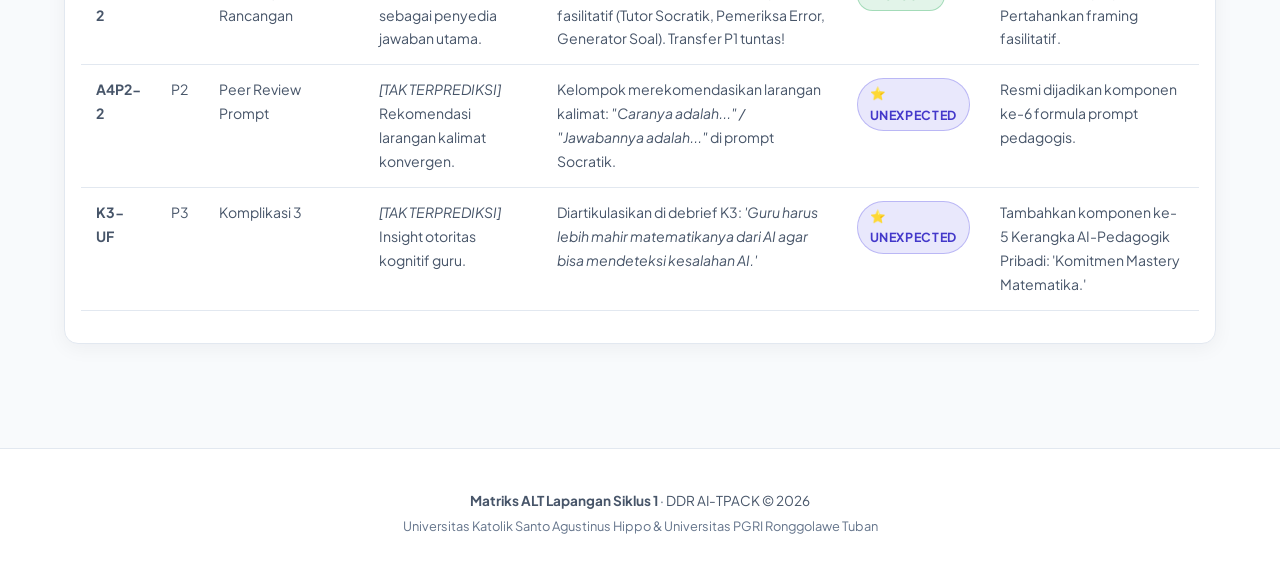
==== commit 53717b9b: "Update HLT revisions, real-time date auto-fill, and locked implementation dates" ====
--- a/ALT_Siklus1_Interactive.html
+++ b/ALT_Siklus1_Interactive.html
@@ -44,6 +44,7 @@
         <div class="meta-pill" data-id="<strong>99 Indikator Observasi</strong> (A1–ET3)" data-en="<strong>99 Observation Indicators</strong> (A1–ET3)"><strong>99 Indikator Observasi</strong> (A1–ET3)</div>
         <div class="meta-pill" data-id="<strong>Temuan Tak Terprediksi:</strong> Unexpected Findings" data-en="<strong>Unexpected Findings:</strong> Field Discoveries"><strong>Temuan Tak Terprediksi:</strong> Unexpected Findings</div>
         <div class="meta-pill" data-id="<strong>Tim Peneliti:</strong> Siti Suprihatiningsih &middot; Gusti Uripno &middot; Rudy Hartono" data-en="<strong>Research Team:</strong> Siti Suprihatiningsih &middot; Gusti Uripno &middot; Rudy Hartono"><strong>Tim Peneliti:</strong> Siti Suprihatiningsih &middot; Gusti Uripno &middot; Rudy Hartono</div>
+        <div class="meta-pill">📅 <strong data-id="Akses Realtime:" data-en="Realtime Access:">Akses Realtime:</strong>&nbsp;<span class="realtime-date-text"></span></div>
       </div>
     </div>
   </header>
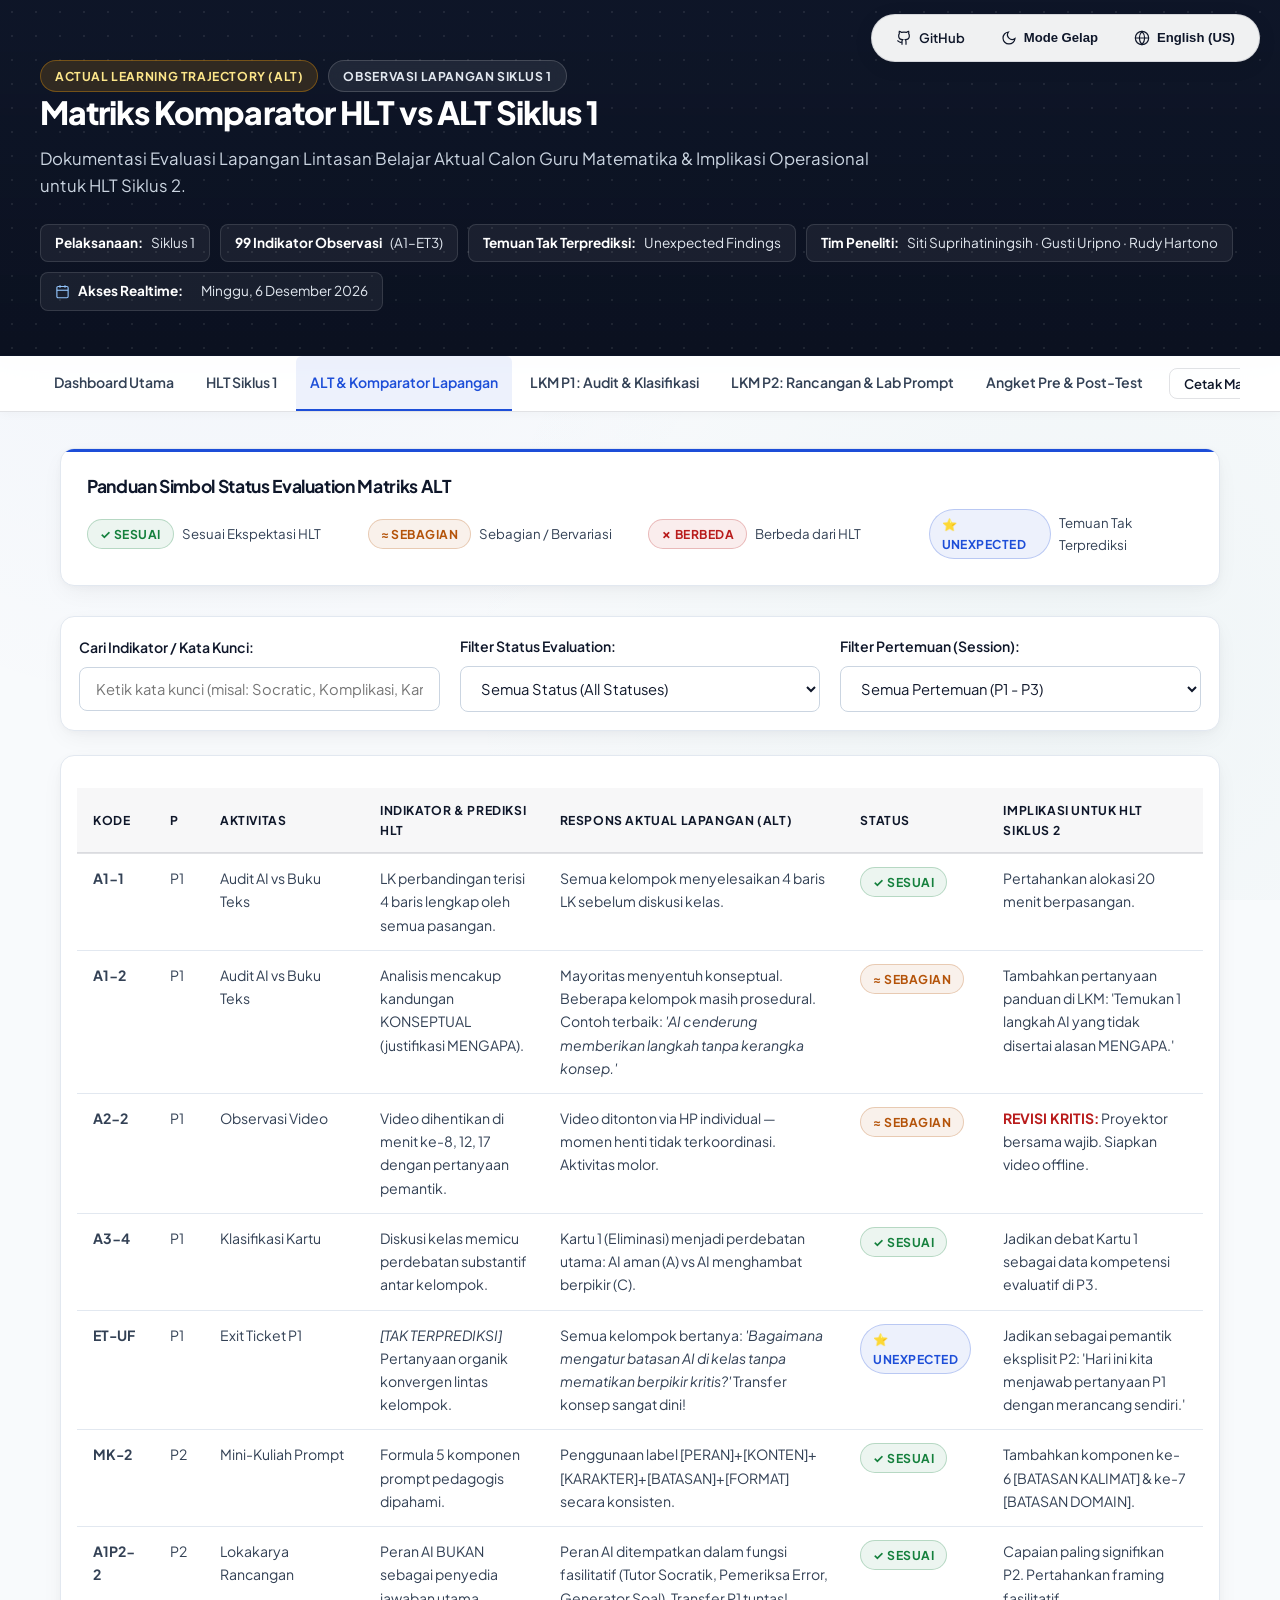
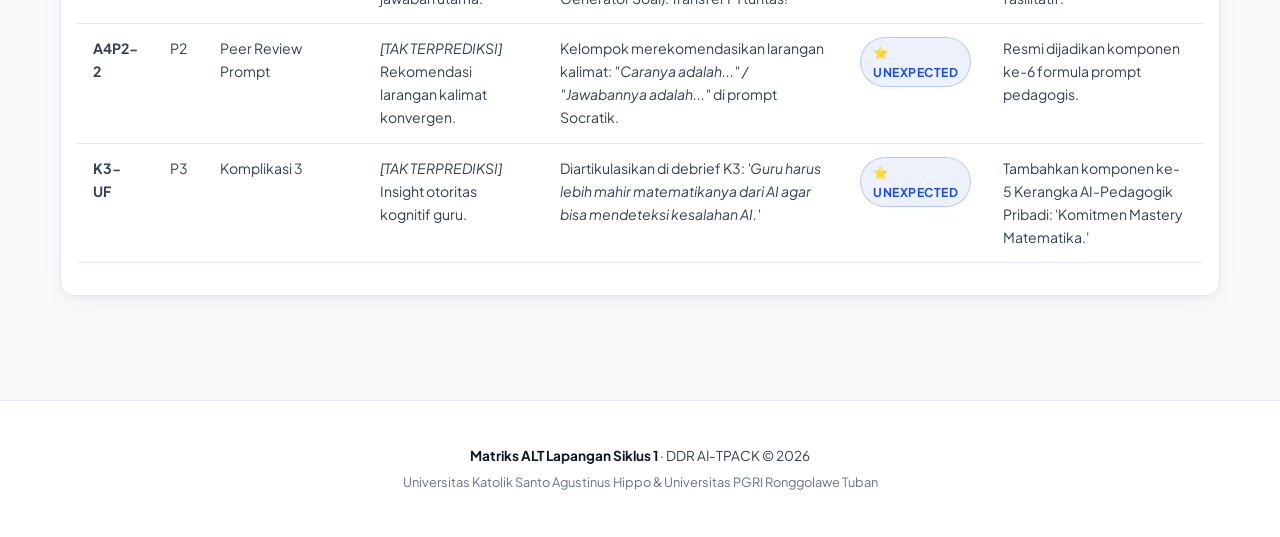
==== commit a44ec41c: "feat(ui-ux): overhaul UI/UX to Pro Max & OpenDesign standards, embed Pre/Post-Test surveys, add stan" ====
--- a/ALT_Siklus1_Interactive.html
+++ b/ALT_Siklus1_Interactive.html
@@ -44,7 +44,7 @@
         <div class="meta-pill" data-id="<strong>99 Indikator Observasi</strong> (A1–ET3)" data-en="<strong>99 Observation Indicators</strong> (A1–ET3)"><strong>99 Indikator Observasi</strong> (A1–ET3)</div>
         <div class="meta-pill" data-id="<strong>Temuan Tak Terprediksi:</strong> Unexpected Findings" data-en="<strong>Unexpected Findings:</strong> Field Discoveries"><strong>Temuan Tak Terprediksi:</strong> Unexpected Findings</div>
         <div class="meta-pill" data-id="<strong>Tim Peneliti:</strong> Siti Suprihatiningsih &middot; Gusti Uripno &middot; Rudy Hartono" data-en="<strong>Research Team:</strong> Siti Suprihatiningsih &middot; Gusti Uripno &middot; Rudy Hartono"><strong>Tim Peneliti:</strong> Siti Suprihatiningsih &middot; Gusti Uripno &middot; Rudy Hartono</div>
-        <div class="meta-pill">📅 <strong data-id="Akses Realtime:" data-en="Realtime Access:">Akses Realtime:</strong>&nbsp;<span class="realtime-date-text"></span></div>
+        <div class="meta-pill"><svg width="15" height="15" viewBox="0 0 24 24" fill="none" stroke="currentColor" stroke-width="1.8"><rect x="3" y="4" width="18" height="18" rx="2" ry="2"/><line x1="16" y1="2" x2="16" y2="6"/><line x1="8" y1="2" x2="8" y2="6"/><line x1="3" y1="10" x2="21" y2="10"/></svg> <strong data-id="Akses Realtime:" data-en="Realtime Access:">Akses Realtime:</strong>&nbsp;<span class="realtime-date-text"></span></div>
       </div>
     </div>
   </header>
@@ -58,6 +58,7 @@
         <li class="nav-item"><a href="ALT_Siklus1_Interactive.html" class="active" data-id="ALT &amp; Komparator Lapangan" data-en="ALT &amp; Field Comparator">ALT &amp; Komparator Lapangan</a></li>
         <li class="nav-item"><a href="LKM_P1_Interactive.html" data-id="LKM P1: Audit &amp; Klasifikasi" data-en="Worksheet 1: Audit &amp; Classify">LKM P1: Audit &amp; Klasifikasi</a></li>
         <li class="nav-item"><a href="LKM_P2_Interactive.html" data-id="LKM P2: Rancangan &amp; Lab Prompt" data-en="Worksheet 2: Design &amp; Prompt Lab">LKM P2: Rancangan &amp; Lab Prompt</a></li>
+        <li class="nav-item"><a href="Angket_Pre_Post_Test.html" data-id="Angket Pre &amp; Post-Test" data-en="Pre &amp; Post-Test Survey">Angket Pre &amp; Post-Test</a></li>
       </ul>
       <div>
         <button class="btn btn-outline" style="padding:6px 14px; font-size:0.82rem;" onclick="exportToPrint()" data-id="Cetak Matriks ALT" data-en="Print ALT Matrix">Cetak Matriks ALT</button>
--- a/styles.css
+++ b/styles.css
@@ -1,41 +1,58 @@
 /* ==========================================================================
-   AI-TPACK DIGITAL SUITE - SHARED STYLESHEET (UI/UX PRO MAX v2.0)
-   Design System: Professional Light Mode (Default) & Dark Mode Toggle
+   AI-TPACK DIGITAL SUITE — UNIFIED DESIGN SYSTEM (UI/UX PRO MAX & OPEN-DESIGN)
+   Domain: Educational Research & Developmental Design Research (DDR Cycle 1)
+   Surface: Interactive Research Platform & Digital Learning Product Suite
    ========================================================================== */
 
 :root {
-  /* Default Theme: LIGHT MODE */
+  /* Surface & Base (Light Mode Default) */
   --bg-dark: #f8fafc;
   --bg-card: #ffffff;
   --bg-card-hover: #ffffff;
-  --bg-glass: rgba(91, 81, 216, 0.04);
-  --bg-glass-hover: rgba(91, 81, 216, 0.08);
-  
-  --primary: #4f46e5;
-  --primary-glow: rgba(79, 70, 229, 0.18);
-  --primary-light: #6366f1;
-  --primary-dark: #3730a3;
-  
-  --secondary: #0d9488;
-  --secondary-glow: rgba(13, 148, 136, 0.18);
-  
-  --gold: #d97706;
-  --gold-glow: rgba(217, 119, 6, 0.18);
-  
-  --red: #dc2626;
-  --red-glow: rgba(220, 38, 38, 0.18);
-  
-  --green: #16a34a;
-  --green-glow: rgba(22, 163, 74, 0.18);
-
+  --bg-surface-raised: #f1f5f9;
+  --bg-glass: rgba(15, 23, 42, 0.03);
+  --bg-glass-hover: rgba(15, 23, 42, 0.06);
+  
+  /* Brand Semantic Palette: Academic Cobalt & Deep Cyan (Anti-AI-Slop: No Tailwind Indigo) */
+  --primary: #1d4ed8;
+  --primary-glow: rgba(29, 78, 216, 0.16);
+  --primary-light: #2563eb;
+  --primary-dark: #1e3a8a;
+  --primary-subtle: rgba(29, 78, 216, 0.08);
+  
+  --secondary: #0f766e;
+  --secondary-glow: rgba(15, 118, 110, 0.16);
+  --secondary-light: #0d9488;
+  --secondary-subtle: rgba(15, 118, 110, 0.08);
+  
+  --gold: #b45309;
+  --gold-glow: rgba(180, 83, 9, 0.16);
+  --gold-light: #d97706;
+  --gold-subtle: rgba(180, 83, 9, 0.08);
+  
+  --red: #b91c1c;
+  --red-glow: rgba(185, 28, 28, 0.16);
+  --red-light: #dc2626;
+  --red-subtle: rgba(185, 28, 28, 0.08);
+  
+  --green: #15803d;
+  --green-glow: rgba(21, 128, 61, 0.16);
+  --green-light: #16a34a;
+  --green-subtle: rgba(21, 128, 61, 0.08);
+
+  /* Typography & Foreground (WCAG AAA Contrast Compliant) */
   --text-main: #0f172a;
-  --text-muted: #475569;
+  --text-muted: #334155;
   --text-dim: #64748b;
   --heading-color: #0f172a;
   
-  --border-color: rgba(79, 70, 229, 0.18);
+  /* Borders & Dividers (Perimeter borders instead of thick left-accent) */
+  --border-color: rgba(15, 23, 42, 0.12);
   --border-subtle: #e2e8f0;
-  
+  --border-strong: #cbd5e1;
+  
+  /* Elevation & Radius */
+  --radius-xs: 6px;
   --radius-sm: 8px;
   --radius-md: 14px;
   --radius-lg: 20px;
@@ -45,79 +62,143 @@
   --font-heading: 'Plus Jakarta Sans', sans-serif;
   --font-mono: 'Fira Code', 'Consolas', monospace;
   
-  --shadow-card: 0 4px 20px rgba(15, 23, 42, 0.05);
-  --shadow-hover: 0 10px 30px rgba(15, 23, 42, 0.1);
-  --nav-bg: rgba(255, 255, 255, 0.92);
-  --sim-bg: #f1f5f9;
-  --sim-out-bg: #0f172a;
+  --shadow-card: 0 2px 8px -2px rgba(15, 23, 42, 0.04), 0 8px 24px -4px rgba(15, 23, 42, 0.06);
+  --shadow-hover: 0 4px 12px -2px rgba(15, 23, 42, 0.06), 0 16px 36px -6px rgba(15, 23, 42, 0.1);
+  --shadow-modal: 0 24px 60px -12px rgba(15, 23, 42, 0.25);
+  
+  --nav-bg: rgba(255, 255, 255, 0.94);
+  --sim-bg: #f8fafc;
+  --sim-out-bg: #0b1120;
   --sim-out-text: #38bdf8;
-}
-
-/* DARK MODE OVERRIDES */
+
+  --ease-spring: cubic-bezier(0.16, 1, 0.3, 1);
+  --duration-fast: 180ms;
+  --duration-normal: 260ms;
+}
+
+/* DARK MODE OVERRIDES (Obsidian Deep Slate Palette) */
 body.dark-mode {
-  --bg-dark: #090d16;
-  --bg-card: rgba(21, 30, 49, 0.88);
-  --bg-card-hover: rgba(30, 42, 69, 0.95);
+  --bg-dark: #080c14;
+  --bg-card: #0f172a;
+  --bg-card-hover: #152238;
+  --bg-surface-raised: #1e293b;
   --bg-glass: rgba(255, 255, 255, 0.04);
   --bg-glass-hover: rgba(255, 255, 255, 0.08);
   
-  --primary: #6366f1;
-  --primary-glow: rgba(99, 102, 241, 0.3);
-  --primary-light: #818cf8;
-  --primary-dark: #4338ca;
-  
-  --secondary: #14b8a6;
-  --secondary-glow: rgba(20, 184, 166, 0.3);
-  
-  --gold: #f59e0b;
-  --gold-glow: rgba(245, 158, 11, 0.3);
-  
-  --red: #ef4444;
-  --red-glow: rgba(239, 68, 68, 0.3);
-  
-  --green: #22c55e;
-  --green-glow: rgba(34, 197, 94, 0.3);
-
-  --text-main: #f1f5f9;
-  --text-muted: #94a3b8;
-  --text-dim: #64748b;
+  --primary: #38bdf8;
+  --primary-glow: rgba(56, 189, 248, 0.28);
+  --primary-light: #60a5fa;
+  --primary-dark: #0284c7;
+  --primary-subtle: rgba(56, 189, 248, 0.12);
+  
+  --secondary: #2dd4bf;
+  --secondary-glow: rgba(45, 212, 191, 0.25);
+  --secondary-light: #5eead4;
+  --secondary-subtle: rgba(45, 212, 191, 0.12);
+  
+  --gold: #fbbf24;
+  --gold-glow: rgba(251, 191, 36, 0.25);
+  --gold-light: #fcd34d;
+  --gold-subtle: rgba(251, 191, 36, 0.12);
+  
+  --red: #f87171;
+  --red-glow: rgba(248, 113, 113, 0.25);
+  --red-light: #fca5a5;
+  --red-subtle: rgba(248, 113, 113, 0.12);
+  
+  --green: #4ade80;
+  --green-glow: rgba(74, 222, 128, 0.25);
+  --green-light: #86efac;
+  --green-subtle: rgba(74, 222, 128, 0.12);
+
+  --text-main: #f8fafc;
+  --text-muted: #cbd5e1;
+  --text-dim: #94a3b8;
   --heading-color: #ffffff;
   
-  --border-color: rgba(99, 102, 241, 0.22);
+  --border-color: rgba(255, 255, 255, 0.12);
   --border-subtle: rgba(255, 255, 255, 0.08);
-  --shadow-card: 0 8px 32px rgba(0, 0, 0, 0.4);
-  --shadow-hover: 0 12px 40px rgba(0, 0, 0, 0.5);
-  --nav-bg: rgba(9, 13, 22, 0.92);
-  --sim-bg: rgba(15, 23, 42, 0.95);
+  --border-strong: rgba(255, 255, 255, 0.2);
+  
+  --shadow-card: 0 4px 20px rgba(0, 0, 0, 0.45);
+  --shadow-hover: 0 10px 32px rgba(0, 0, 0, 0.6);
+  --shadow-modal: 0 25px 60px rgba(0, 0, 0, 0.8);
+  
+  --nav-bg: rgba(8, 12, 20, 0.94);
+  --sim-bg: #0b1329;
   --sim-out-bg: #030712;
   --sim-out-text: #2dd4bf;
 }
 
-* {
+/* Reset & Box Sizing */
+*, *::before, *::after {
   box-sizing: border-box;
   margin: 0;
   padding: 0;
+}
+
+html {
+  scroll-behavior: smooth;
+  text-size-adjust: 100%;
 }
 
 body {
   font-family: var(--font-main);
   background-color: var(--bg-dark);
   color: var(--text-main);
-  line-height: 1.7;
+  line-height: 1.65;
   min-height: 100vh;
   overflow-x: hidden;
   background-image: 
-    radial-gradient(circle at 10% 10%, rgba(79, 70, 229, 0.04) 0%, transparent 40%),
-    radial-gradient(circle at 90% 80%, rgba(13, 148, 136, 0.04) 0%, transparent 45%);
+    radial-gradient(circle at 15% 15%, rgba(29, 78, 216, 0.035) 0%, transparent 45%),
+    radial-gradient(circle at 85% 75%, rgba(15, 118, 110, 0.035) 0%, transparent 50%);
   background-attachment: fixed;
-  transition: background-color 0.3s ease, color 0.3s ease;
-}
-
-/* TOP RIGHT FLOATING UTILITY CONTROLS BAR */
+  transition: background-color var(--duration-normal) var(--ease-spring), color var(--duration-normal) var(--ease-spring);
+  -webkit-font-smoothing: antialiased;
+  -moz-osx-font-smoothing: grayscale;
+}
+
+/* Accessible Focus States */
+:focus-visible {
+  outline: 2px solid var(--primary);
+  outline-offset: 2px;
+}
+
+/* Typography Hierarchy */
+h1, h2, h3, h4, h5, h6 {
+  font-family: var(--font-heading);
+  color: var(--heading-color);
+  font-weight: 700;
+  line-height: 1.25;
+  letter-spacing: -0.02em;
+}
+
+p {
+  color: var(--text-muted);
+}
+
+a {
+  color: var(--primary);
+  text-decoration: none;
+  transition: color var(--duration-fast) ease, opacity var(--duration-fast) ease;
+}
+
+a:hover {
+  color: var(--primary-light);
+}
+
+/* Clean Editorial Text Treatment (Anti-AI-Slop: Solid Authority) */
+.gradient-text {
+  color: #ffffff;
+  font-weight: 800;
+  letter-spacing: -0.03em;
+}
+
+/* FLOATING TOP-RIGHT UTILITY CONTROLS BAR */
 .top-controls-bar {
   position: fixed;
-  top: 16px;
-  right: 24px;
+  top: 14px;
+  right: 20px;
   z-index: 10001;
   display: flex;
   align-items: center;
@@ -125,18 +206,18 @@
   background: var(--nav-bg);
   backdrop-filter: blur(16px);
   -webkit-backdrop-filter: blur(16px);
-  padding: 6px 12px;
+  padding: 5px 10px;
   border-radius: var(--radius-full);
   border: 1px solid var(--border-color);
-  box-shadow: 0 6px 24px rgba(0, 0, 0, 0.08);
-  transition: all 0.3s ease;
+  box-shadow: 0 4px 20px rgba(0, 0, 0, 0.08);
+  transition: all var(--duration-fast) ease;
 }
 
 .toggle-btn {
-  background: var(--bg-glass);
-  border: 1px solid var(--border-color);
+  background: transparent;
+  border: 1px solid transparent;
   color: var(--text-main);
-  padding: 6px 14px;
+  padding: 6px 13px;
   border-radius: var(--radius-full);
   font-size: 0.82rem;
   font-weight: 600;
@@ -144,68 +225,33 @@
   display: inline-flex;
   align-items: center;
   gap: 7px;
-  transition: all 0.2s ease;
+  transition: all var(--duration-fast) var(--ease-spring);
 }
 
 .toggle-btn:hover {
   background: var(--bg-glass-hover);
-  border-color: var(--primary);
+  border-color: var(--border-color);
   color: var(--primary);
   transform: translateY(-1px);
 }
 
 .toggle-btn svg {
   flex-shrink: 0;
-}
-
-/* Typography */
-h1, h2, h3, h4, h5, h6 {
-  font-family: var(--font-heading);
-  color: var(--heading-color);
-  font-weight: 700;
-  line-height: 1.3;
-}
-
-a {
-  color: var(--primary);
-  text-decoration: none;
-  transition: all 0.2s ease;
-}
-
-a:hover {
-  color: var(--secondary);
-}
-
-.gradient-text {
-  background: linear-gradient(135deg, #1e1b4b 0%, var(--primary) 60%, var(--secondary) 100%);
-  -webkit-background-clip: text;
-  -webkit-text-fill-color: transparent;
-  background-clip: text;
-}
-
-body.dark-mode .gradient-text {
-  background: linear-gradient(135deg, #ffffff 0%, #c4b8ff 50%, var(--secondary) 100%);
-  -webkit-background-clip: text;
-  -webkit-text-fill-color: transparent;
-  background-clip: text;
-}
-
-/* Hero Executive Header */
+  stroke-width: 1.8;
+}
+
+/* HERO EXECUTIVE HEADER (Precision Academic Slate) */
 .hero-header {
-  background: linear-gradient(135deg, #0f172a 0%, #1e1b4b 50%, #0f172a 100%);
+  background-color: #0b1120;
+  background-image: 
+    radial-gradient(rgba(255, 255, 255, 0.08) 1px, transparent 1px),
+    linear-gradient(180deg, rgba(15, 23, 42, 0.8) 0%, #0b1120 100%);
+  background-size: 24px 24px, 100% 100%;
   color: #ffffff;
-  padding: 56px 30px 42px;
+  padding: 60px 24px 44px;
   position: relative;
   border-bottom: 1px solid var(--border-color);
-  box-shadow: 0 4px 25px rgba(0, 0, 0, 0.12);
-}
-
-.hero-header h1 {
-  color: #ffffff !important;
-  background: linear-gradient(135deg, #ffffff 0%, #e0e7ff 60%, #99f6e4 100%);
-  -webkit-background-clip: text;
-  -webkit-text-fill-color: transparent;
-  background-clip: text;
+  box-shadow: 0 4px 20px rgba(0, 0, 0, 0.2);
 }
 
 .hero-content {
@@ -213,50 +259,59 @@
   margin: 0 auto;
 }
 
+.hero-sub {
+  font-size: 1.05rem;
+  color: #cbd5e1;
+  max-width: 860px;
+  margin: 14px 0 24px;
+  line-height: 1.6;
+}
+
+/* BADGES & TAGS */
 .badge-tag {
   display: inline-flex;
   align-items: center;
-  gap: 8px;
-  background: rgba(99, 102, 241, 0.15);
-  border: 1px solid rgba(99, 102, 241, 0.35);
+  gap: 7px;
+  background: rgba(255, 255, 255, 0.08);
+  border: 1px solid rgba(255, 255, 255, 0.16);
   border-radius: var(--radius-full);
-  padding: 6px 16px;
-  font-size: 0.78rem;
+  padding: 5px 14px;
+  font-size: 0.76rem;
   font-weight: 700;
-  color: #c4b8ff;
-  letter-spacing: 0.06em;
+  color: #e2e8f0;
+  letter-spacing: 0.05em;
   text-transform: uppercase;
-  margin-bottom: 14px;
+  backdrop-filter: blur(8px);
 }
 
 .badge-tag.gold {
   background: rgba(245, 158, 11, 0.15);
   border-color: rgba(245, 158, 11, 0.35);
-  color: #ffe279;
-}
-
-.hero-sub {
-  font-size: 1.05rem;
-  color: #cbd5e1;
-  max-width: 840px;
-  margin-bottom: 22px;
+  color: #fde68a;
+}
+
+.badge-tag.primary {
+  background: rgba(56, 189, 248, 0.15);
+  border-color: rgba(56, 189, 248, 0.35);
+  color: #bae6fd;
 }
 
 .meta-pills {
   display: flex;
   flex-wrap: wrap;
-  gap: 12px;
+  gap: 10px;
+  margin-top: 18px;
 }
 
 .meta-pill {
   display: inline-flex;
   align-items: center;
   gap: 8px;
-  background: rgba(255, 255, 255, 0.08);
-  border: 1px solid rgba(255, 255, 255, 0.15);
-  padding: 8px 16px;
+  background: rgba(255, 255, 255, 0.06);
+  border: 1px solid rgba(255, 255, 255, 0.12);
+  padding: 7px 14px;
   border-radius: var(--radius-sm);
-  font-size: 0.88rem;
+  font-size: 0.85rem;
   color: #e2e8f0;
 }
 
@@ -264,7 +319,12 @@
   color: #ffffff;
 }
 
-/* Navigation Navbar */
+.meta-pill svg {
+  flex-shrink: 0;
+  color: #93c5fd;
+}
+
+/* NAVIGATION NAVBAR */
 nav.suite-nav {
   position: sticky;
   top: 0;
@@ -273,9 +333,9 @@
   backdrop-filter: blur(16px);
   -webkit-backdrop-filter: blur(16px);
   border-bottom: 1px solid var(--border-color);
-  padding: 0 30px;
+  padding: 0 24px;
   box-shadow: 0 2px 10px rgba(0, 0, 0, 0.03);
-  transition: background-color 0.3s ease;
+  transition: background-color var(--duration-fast) ease;
 }
 
 .nav-container {
@@ -287,6 +347,7 @@
   overflow-x: auto;
   white-space: nowrap;
   gap: 12px;
+  scrollbar-width: thin;
 }
 
 .nav-links {
@@ -299,13 +360,14 @@
   display: inline-flex;
   align-items: center;
   gap: 8px;
-  padding: 16px 16px;
+  padding: 15px 14px;
   font-size: 0.88rem;
   font-weight: 600;
   color: var(--text-muted);
-  border-bottom: 3px solid transparent;
-  transition: all 0.2s ease;
+  border-bottom: 2px solid transparent;
+  transition: all var(--duration-fast) var(--ease-spring);
   cursor: pointer;
+  border-radius: var(--radius-xs) var(--radius-xs) 0 0;
 }
 
 .nav-item a:hover {
@@ -316,25 +378,37 @@
 .nav-item a.active {
   color: var(--primary);
   border-bottom-color: var(--primary);
-  background: var(--bg-glass);
-}
-
-/* Layout Containers */
+  background: var(--primary-subtle);
+}
+
+.nav-item a svg {
+  flex-shrink: 0;
+  stroke-width: 1.8;
+}
+
+/* LAYOUT CONTAINER */
 .container {
   max-width: 1200px;
   margin: 0 auto;
-  padding: 36px 24px 80px;
-}
-
+  padding: 36px 20px 80px;
+}
+
+/* ==========================================================================
+   BENTO GRID & CARD ARCHITECTURE (ANTI-AI-SLOP: PERIMETER BORDERS)
+   ========================================================================== */
 .card {
   background: var(--bg-card);
   border: 1px solid var(--border-subtle);
   border-radius: var(--radius-md);
-  padding: 28px;
+  padding: 26px;
   margin-bottom: 24px;
-  backdrop-filter: blur(10px);
   box-shadow: var(--shadow-card);
-  transition: transform 0.2s ease, border-color 0.2s ease, box-shadow 0.2s ease, background-color 0.3s ease;
+  transition: transform var(--duration-fast) var(--ease-spring), 
+              border-color var(--duration-fast) ease, 
+              box-shadow var(--duration-fast) ease, 
+              background-color var(--duration-normal) ease;
+  position: relative;
+  overflow: hidden;
 }
 
 .card:hover {
@@ -342,75 +416,149 @@
   box-shadow: var(--shadow-hover);
 }
 
-/* Card Variants */
-.card-primary { border-left: 4px solid var(--primary); }
-.card-secondary { border-left: 4px solid var(--secondary); }
-.card-gold { border-left: 4px solid var(--gold); }
-.card-green { border-left: 4px solid var(--green); }
-.card-red { border-left: 4px solid var(--red); }
-
-/* Badges & Status */
+/* Semantic Card Highlights (Refined Top Micro-Accent instead of heavy left border) */
+.card-primary::before,
+.card-secondary::before,
+.card-gold::before,
+.card-green::before {
+  content: '';
+  position: absolute;
+  top: 0;
+  left: 0;
+  right: 0;
+  height: 3px;
+}
+
+.card-primary::before { background: var(--primary); }
+.card-secondary::before { background: var(--secondary); }
+.card-gold::before { background: var(--gold); }
+.card-green::before { background: var(--green); }
+
+/* Bento Grid Architecture */
+.bento-grid {
+  display: grid;
+  grid-template-columns: repeat(12, 1fr);
+  gap: 20px;
+  margin-bottom: 30px;
+}
+
+.bento-col-12 { grid-column: span 12; }
+.bento-col-8 { grid-column: span 8; }
+.bento-col-6 { grid-column: span 6; }
+.bento-col-4 { grid-column: span 4; }
+.bento-col-3 { grid-column: span 3; }
+
+@media (max-width: 992px) {
+  .bento-col-8, .bento-col-6, .bento-col-4, .bento-col-3 { grid-column: span 12; }
+}
+
+/* Grids */
+.grid-2 { display: grid; grid-template-columns: repeat(auto-fit, minmax(320px, 1fr)); gap: 20px; }
+.grid-3 { display: grid; grid-template-columns: repeat(auto-fit, minmax(280px, 1fr)); gap: 20px; }
+.grid-4 { display: grid; grid-template-columns: repeat(auto-fit, minmax(220px, 1fr)); gap: 16px; }
+
+/* Status Badges */
 .status-badge {
   display: inline-flex;
   align-items: center;
   gap: 6px;
   padding: 4px 12px;
   border-radius: var(--radius-full);
-  font-size: 0.78rem;
+  font-size: 0.76rem;
   font-weight: 700;
   text-transform: uppercase;
-  letter-spacing: 0.05em;
+  letter-spacing: 0.04em;
+}
+
+.status-badge svg {
+  stroke-width: 2.2;
 }
 
 .status-sesuai {
-  background: rgba(22, 163, 74, 0.12);
-  color: #15803d;
-  border: 1px solid rgba(22, 163, 74, 0.3);
-}
-
-body.dark-mode .status-sesuai {
-  background: rgba(34, 197, 94, 0.18);
-  color: #4ade80;
-  border: 1px solid rgba(34, 197, 94, 0.4);
+  background: var(--green-subtle);
+  color: var(--green);
+  border: 1px solid rgba(21, 128, 61, 0.25);
 }
 
 .status-sebagian {
-  background: rgba(217, 119, 6, 0.12);
-  color: #b45309;
-  border: 1px solid rgba(217, 119, 6, 0.3);
-}
-
-body.dark-mode .status-sebagian {
-  background: rgba(245, 158, 11, 0.18);
-  color: #fbbf24;
-  border: 1px solid rgba(245, 158, 11, 0.4);
+  background: var(--gold-subtle);
+  color: var(--gold);
+  border: 1px solid rgba(180, 83, 9, 0.25);
 }
 
 .status-berbeda {
-  background: rgba(220, 38, 38, 0.12);
-  color: #b91c1c;
-  border: 1px solid rgba(220, 38, 38, 0.3);
-}
-
-body.dark-mode .status-berbeda {
-  background: rgba(239, 68, 68, 0.18);
-  color: #f87171;
-  border: 1px solid rgba(239, 68, 68, 0.4);
+  background: var(--red-subtle);
+  color: var(--red);
+  border: 1px solid rgba(185, 28, 28, 0.25);
 }
 
 .status-unexpected {
-  background: rgba(79, 70, 229, 0.12);
-  color: #4338ca;
-  border: 1px solid rgba(79, 70, 229, 0.3);
-}
-
-body.dark-mode .status-unexpected {
-  background: rgba(99, 102, 241, 0.25);
-  color: #c7d2fe;
-  border: 1px solid rgba(99, 102, 241, 0.5);
-}
-
-/* Form Components */
+  background: var(--primary-subtle);
+  color: var(--primary);
+  border: 1px solid rgba(29, 78, 216, 0.25);
+}
+
+/* Buttons */
+.btn {
+  display: inline-flex;
+  align-items: center;
+  justify-content: center;
+  gap: 8px;
+  padding: 10px 20px;
+  border-radius: var(--radius-sm);
+  font-family: var(--font-heading);
+  font-weight: 600;
+  font-size: 0.9rem;
+  cursor: pointer;
+  border: 1px solid transparent;
+  transition: all var(--duration-fast) var(--ease-spring);
+  text-decoration: none;
+  line-height: 1.3;
+}
+
+.btn svg {
+  flex-shrink: 0;
+  stroke-width: 1.8;
+}
+
+.btn-primary {
+  background: var(--primary);
+  color: #ffffff !important;
+  box-shadow: 0 2px 10px var(--primary-glow);
+}
+
+.btn-primary:hover {
+  background: var(--primary-dark);
+  transform: translateY(-1px);
+  box-shadow: 0 4px 16px var(--primary-glow);
+}
+
+.btn-secondary {
+  background: var(--secondary);
+  color: #ffffff !important;
+  box-shadow: 0 2px 10px var(--secondary-glow);
+}
+
+.btn-secondary:hover {
+  background: #0d9488;
+  transform: translateY(-1px);
+  box-shadow: 0 4px 16px var(--secondary-glow);
+}
+
+.btn-outline {
+  background: transparent;
+  border: 1px solid var(--border-color);
+  color: var(--text-main);
+}
+
+.btn-outline:hover {
+  background: var(--bg-glass-hover);
+  border-color: var(--primary);
+  color: var(--primary);
+  transform: translateY(-1px);
+}
+
+/* Form Controls */
 .form-group {
   margin-bottom: 20px;
 }
@@ -420,19 +568,19 @@
   font-size: 0.88rem;
   font-weight: 600;
   color: var(--heading-color);
-  margin-bottom: 7px;
+  margin-bottom: 8px;
 }
 
 .form-control, .form-select, textarea {
   width: 100%;
   background: var(--bg-card);
-  border: 1px solid var(--border-subtle);
+  border: 1px solid var(--border-strong);
   border-radius: var(--radius-sm);
   padding: 12px 16px;
   color: var(--text-main);
   font-family: var(--font-main);
   font-size: 0.92rem;
-  transition: all 0.2s ease;
+  transition: all var(--duration-fast) ease;
 }
 
 .form-control:focus, .form-select:focus, textarea:focus {
@@ -442,65 +590,11 @@
 }
 
 textarea {
-  min-height: 96px;
+  min-height: 100px;
   resize: vertical;
 }
 
-/* Buttons */
-.btn {
-  display: inline-flex;
-  align-items: center;
-  justify-content: center;
-  gap: 8px;
-  padding: 11px 22px;
-  border-radius: var(--radius-sm);
-  font-family: var(--font-heading);
-  font-weight: 600;
-  font-size: 0.9rem;
-  cursor: pointer;
-  border: none;
-  transition: all 0.2s ease;
-}
-
-.btn-primary {
-  background: linear-gradient(135deg, var(--primary) 0%, var(--primary-dark) 100%);
-  color: #ffffff;
-  box-shadow: 0 4px 14px var(--primary-glow);
-}
-
-.btn-primary:hover {
-  transform: translateY(-2px);
-  box-shadow: 0 6px 20px var(--primary-glow);
-}
-
-.btn-secondary {
-  background: linear-gradient(135deg, var(--secondary) 0%, #0f766e 100%);
-  color: #ffffff;
-  box-shadow: 0 4px 14px var(--secondary-glow);
-}
-
-.btn-secondary:hover {
-  transform: translateY(-2px);
-  box-shadow: 0 6px 20px var(--secondary-glow);
-}
-
-.btn-outline {
-  background: transparent;
-  border: 1px solid var(--border-color);
-  color: var(--text-main);
-}
-
-.btn-outline:hover {
-  background: var(--bg-glass-hover);
-  border-color: var(--primary);
-  color: var(--primary);
-}
-
-/* Grid & Tables */
-.grid-2 { display: grid; grid-template-columns: repeat(auto-fit, minmax(320px, 1fr)); gap: 20px; }
-.grid-3 { display: grid; grid-template-columns: repeat(auto-fit, minmax(280px, 1fr)); gap: 20px; }
-.grid-4 { display: grid; grid-template-columns: repeat(auto-fit, minmax(220px, 1fr)); gap: 16px; }
-
+/* DATA TABLES */
 table.data-table {
   width: 100%;
   border-collapse: collapse;
@@ -510,84 +604,188 @@
 
 table.data-table th {
   background: var(--bg-glass);
-  color: var(--primary);
+  color: var(--heading-color);
   font-weight: 700;
   text-transform: uppercase;
-  font-size: 0.78rem;
-  letter-spacing: 0.06em;
-  padding: 13px 15px;
+  font-size: 0.76rem;
+  letter-spacing: 0.05em;
+  padding: 12px 16px;
   text-align: left;
   border-bottom: 2px solid var(--border-color);
 }
 
 table.data-table td {
-  padding: 13px 15px;
+  padding: 13px 16px;
   border-bottom: 1px solid var(--border-subtle);
   color: var(--text-muted);
   vertical-align: top;
 }
 
 table.data-table tr:hover td {
+  background: var(--bg-glass-hover);
+  color: var(--text-main);
+}
+
+/* ACCORDIONS */
+.accordion-item {
+  border: 1px solid var(--border-subtle);
+  border-radius: var(--radius-sm);
+  margin-bottom: 14px;
+  overflow: hidden;
+  background: var(--bg-card);
+}
+
+.accordion-header {
+  padding: 16px 20px;
   background: var(--bg-glass);
-  color: var(--text-main);
-}
-
-/* Interactive Simulator */
+  cursor: pointer;
+  display: flex;
+  align-items: center;
+  justify-content: space-between;
+  font-weight: 600;
+  color: var(--heading-color);
+  user-select: none;
+}
+
+.accordion-header:hover {
+  background: var(--bg-glass-hover);
+}
+
+.accordion-body {
+  padding: 20px;
+  display: none;
+  border-top: 1px solid var(--border-subtle);
+}
+
+.accordion-item.active .accordion-body {
+  display: block;
+}
+
+/* ==========================================================================
+   EVALUATION INSTRUMENTS & IFRAME CONTROLLER
+   ========================================================================== */
+.eval-tabs {
+  display: flex;
+  gap: 8px;
+  margin-bottom: 20px;
+  border-bottom: 1px solid var(--border-subtle);
+  padding-bottom: 12px;
+  flex-wrap: wrap;
+}
+
+.eval-tab-btn {
+  display: inline-flex;
+  align-items: center;
+  gap: 8px;
+  padding: 9px 18px;
+  border-radius: var(--radius-sm);
+  background: var(--bg-card);
+  border: 1px solid var(--border-subtle);
+  color: var(--text-muted);
+  font-family: var(--font-heading);
+  font-weight: 600;
+  font-size: 0.9rem;
+  cursor: pointer;
+  transition: all var(--duration-fast) var(--ease-spring);
+}
+
+.eval-tab-btn:hover {
+  background: var(--bg-glass-hover);
+  color: var(--primary);
+  border-color: var(--border-color);
+}
+
+.eval-tab-btn.active {
+  background: var(--primary);
+  color: #ffffff !important;
+  border-color: var(--primary);
+  box-shadow: 0 2px 10px var(--primary-glow);
+}
+
+.eval-tab-btn svg {
+  flex-shrink: 0;
+  stroke-width: 1.8;
+}
+
+.eval-tab-content {
+  display: none;
+  animation: fadeInEvalTab 0.25s var(--ease-spring);
+}
+
+.eval-tab-content.active {
+  display: block;
+}
+
+@keyframes fadeInEvalTab {
+  from { opacity: 0; transform: translateY(5px); }
+  to { opacity: 1; transform: translateY(0); }
+}
+
+.form-iframe-wrapper {
+  position: relative;
+  width: 100%;
+  background: var(--bg-card);
+  border: 1px solid var(--border-color);
+  border-radius: var(--radius-md);
+  box-shadow: var(--shadow-card);
+  overflow: hidden;
+  margin-top: 14px;
+  transition: all var(--duration-normal) var(--ease-spring);
+}
+
+.form-iframe-header {
+  display: flex;
+  justify-content: space-between;
+  align-items: center;
+  padding: 12px 18px;
+  background: var(--bg-glass);
+  border-bottom: 1px solid var(--border-subtle);
+  flex-wrap: wrap;
+  gap: 10px;
+}
+
+.form-iframe-container {
+  width: 100%;
+  height: 780px;
+  position: relative;
+  background: #ffffff;
+  transition: height var(--duration-normal) var(--ease-spring);
+}
+
+.form-iframe-container.expanded {
+  height: 960px;
+}
+
+.form-iframe-container iframe {
+  width: 100%;
+  height: 100%;
+  border: 0;
+  display: block;
+}
+
+/* SIMULATOR BOX */
 .simulator-box {
   background: var(--sim-bg);
   border: 1px solid var(--border-color);
   border-radius: var(--radius-md);
-  padding: 28px;
+  padding: 26px;
 }
 
 .sim-output-box {
   background: var(--sim-out-bg);
   border: 1px solid var(--border-color);
   border-radius: var(--radius-sm);
-  padding: 18px;
+  padding: 16px 18px;
   color: var(--sim-out-text);
   font-family: var(--font-mono);
   font-size: 0.88rem;
   min-height: 130px;
   white-space: pre-wrap;
   word-break: break-word;
-}
-
-/* Accordion Component */
-.accordion-item {
-  border: 1px solid var(--border-subtle);
-  border-radius: var(--radius-sm);
-  margin-bottom: 14px;
-  overflow: hidden;
-  background: var(--bg-card);
-}
-
-.accordion-header {
-  padding: 16px 20px;
-  background: var(--bg-glass);
-  cursor: pointer;
-  display: flex;
-  align-items: center;
-  justify-content: space-between;
-  font-weight: 600;
-  color: var(--heading-color);
-}
-
-.accordion-header:hover {
-  background: var(--bg-glass-hover);
-}
-
-.accordion-body {
-  padding: 20px;
-  display: none;
-  border-top: 1px solid var(--border-subtle);
-}
-
-.accordion-item.active .accordion-body {
-  display: block;
-}
-
-/* Code Formula */
+  line-height: 1.6;
+}
+
+/* CODE FORMULA */
 code.formula {
   background: var(--bg-glass);
   border: 1px solid var(--border-color);
@@ -600,27 +798,82 @@
   font-family: var(--font-mono);
 }
 
-/* Footer */
+/* FOOTER */
 footer.suite-footer {
   text-align: center;
-  padding: 40px 20px;
+  padding: 44px 20px;
   border-top: 1px solid var(--border-subtle);
   background: var(--bg-card);
-  color: var(--text-muted);
+  color: var(--text-dim);
   font-size: 0.85rem;
 }
 
-/* Print Utilities */
+footer.suite-footer strong {
+  color: var(--heading-color);
+}
+
+/* ACCESSIBILITY: PREFERS REDUCED MOTION */
+@media (prefers-reduced-motion: reduce) {
+  *, *::before, *::after {
+    animation-duration: 0.01ms !important;
+    animation-iteration-count: 1 !important;
+    transition-duration: 0.01ms !important;
+    scroll-behavior: auto !important;
+  }
+}
+
+/* RESPONSIVE BREAKPOINTS (Mobile, Tablet, Desktop) */
+@media (max-width: 768px) {
+  .top-controls-bar {
+    top: 8px;
+    right: 8px;
+    padding: 3px 6px;
+  }
+  .toggle-btn {
+    padding: 5px 8px;
+    font-size: 0.78rem;
+  }
+  .toggle-btn span {
+    display: none; /* Icon-only on mobile */
+  }
+  .hero-header {
+    padding: 36px 16px 28px;
+  }
+  .hero-header h1 {
+    font-size: 1.5rem !important;
+  }
+  .container {
+    padding: 20px 14px 60px;
+  }
+  .card {
+    padding: 18px;
+  }
+  .form-iframe-container {
+    height: 640px;
+  }
+  .nav-container {
+    padding: 0 8px;
+  }
+}
+
+/* PRINT UTILITIES (Strict OpenDesign Print Layout) */
 @media print {
-  body { background: #fff !important; color: #000 !important; }
-  .suite-nav, .hero-header, .top-controls-bar, .no-print, .btn { display: none !important; }
-  .card { background: #fff !important; color: #000 !important; border: 1px solid #ccc !important; box-shadow: none !important; }
-  .gradient-text { background: none !important; -webkit-text-fill-color: initial !important; color: #000 !important; }
-}
-
-@media (max-width: 768px) {
-  .top-controls-bar { top: 10px; right: 12px; padding: 4px 8px; }
-  .hero-header { padding: 36px 16px; }
-  .container { padding: 20px 16px 60px; }
-  .nav-container { padding: 0 16px; }
-}
+  body {
+    background: #ffffff !important;
+    color: #000000 !important;
+    background-image: none !important;
+  }
+  .suite-nav, .hero-header, .top-controls-bar, .no-print, .btn, .eval-tabs {
+    display: none !important;
+  }
+  .card {
+    background: #ffffff !important;
+    color: #000000 !important;
+    border: 1px solid #cccccc !important;
+    box-shadow: none !important;
+    page-break-inside: avoid;
+  }
+  .eval-tab-content {
+    display: block !important;
+  }
+}
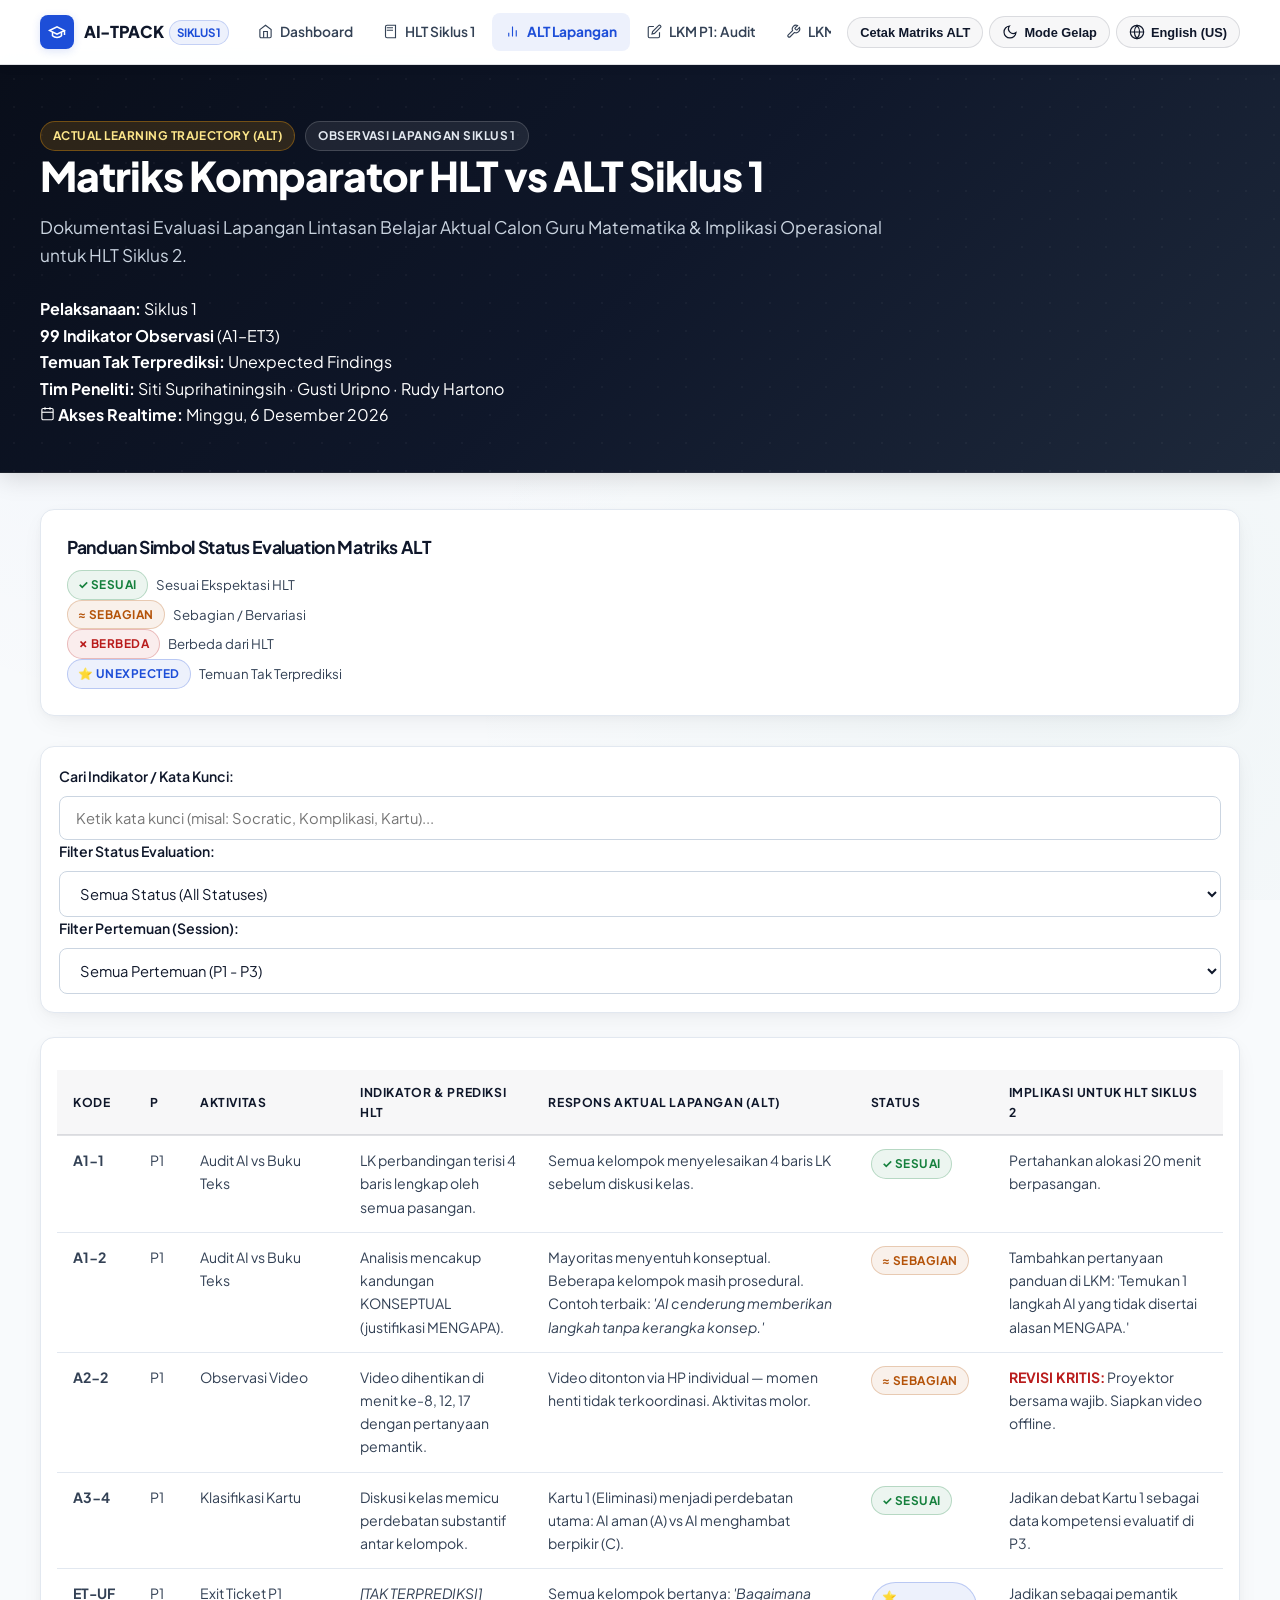
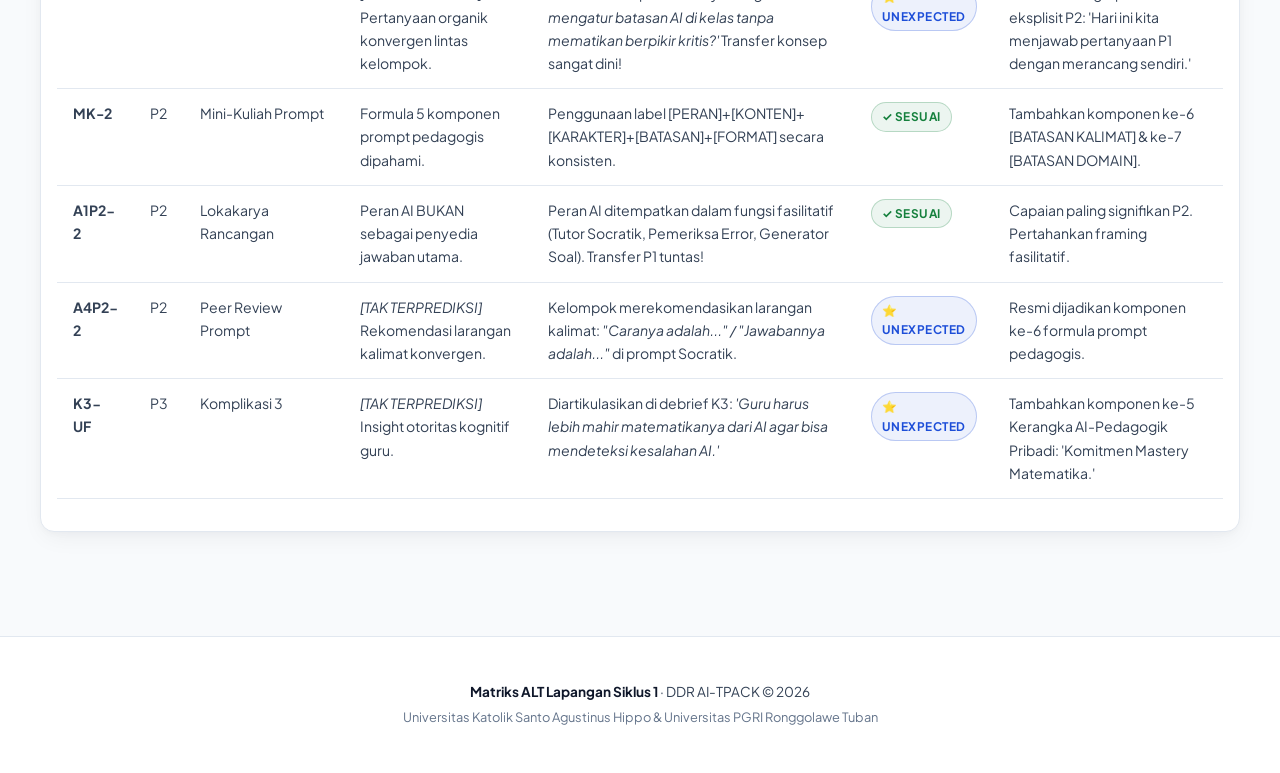
==== commit 313900b1: "refactor(ui-ux): eliminate floating overlap with unified navbar, harmonize 2+3 Bento Grid, and balan" ====
--- a/ALT_Siklus1_Interactive.html
+++ b/ALT_Siklus1_Interactive.html
@@ -12,21 +12,62 @@
 </head>
 <body>
 
-  <!-- FLOATING TOP-RIGHT UTILITY CONTROLS BAR -->
-  <div class="top-controls-bar">
-    <a href="https://github.com/gustidash-cell/Deep-AI-TPACK" target="_blank" rel="noopener noreferrer" class="toggle-btn" aria-label="GitHub Repository">
-      <svg width="16" height="16" viewBox="0 0 24 24" fill="none" stroke="currentColor" stroke-width="2"><path d="M15 22v-4a4.8 4.8 0 0 0-1-3.5c3 0 6-2 6-5.5.08-1.25-.27-2.48-1-3.5.28-1.15.28-2.35 0-3.5 0 0-1 0-3 1.5-2.64-.5-5.36-.5-8 0C6 2 5 2 5 2c-.3 1.15-.3 2.35 0 3.5A5.403 5.403 0 0 0 4 9c0 3.5 3 5.5 6 5.5-.39.49-.68 1.05-.85 1.65-.17.6-.22 1.23-.15 1.85v4"/><path d="M9 18c-4.51 2-5-2-7-2"/></svg>
-      <span>GitHub</span>
-    </a>
-    <button type="button" class="btn-toggle-theme toggle-btn" onclick="toggleTheme()" aria-label="Toggle Theme">
-      <svg class="sun-icon" width="16" height="16" viewBox="0 0 24 24" fill="none" stroke="currentColor" stroke-width="2"><circle cx="12" cy="12" r="5"/><path d="M12 1v2M12 21v2M4.22 4.22l1.42 1.42M18.36 18.36l1.42 1.42M1 12h2M21 12h2M4.22 19.78l1.42-1.42M18.36 5.64l1.42-1.42"/></svg>
-      <span>Mode Terang</span>
-    </button>
-    <button type="button" class="btn-toggle-lang toggle-btn" onclick="toggleLanguage()" aria-label="Toggle Language">
-      <svg width="16" height="16" viewBox="0 0 24 24" fill="none" stroke="currentColor" stroke-width="2"><circle cx="12" cy="12" r="10"/><path d="M2 12h20M12 2a15.3 15.3 0 0 1 4 10 15.3 15.3 0 0 1-4 10 15.3 15.3 0 0 1-4-10 15.3 15.3 0 0 1 4-10z"/></svg>
-      <span>English (US)</span>
-    </button>
-  </div>
+  <!-- UNIFIED STICKY SITE NAVBAR -->
+  <header class="site-header">
+    <div class="site-nav-container">
+      <a href="index.html" class="nav-brand">
+        <div class="brand-icon">
+          <svg width="18" height="18" viewBox="0 0 24 24" fill="none" stroke="currentColor" stroke-width="2"><path d="M22 10v6M2 10l10-5 10 5-10 5z"/><path d="M6 12v5c3 3 9 3 12 0v-5"/></svg>
+        </div>
+        <div class="brand-text">
+          <span>AI-TPACK</span>
+          <span class="brand-tag">Siklus 1</span>
+        </div>
+      </a>
+
+      <nav class="nav-menu" aria-label="Suite Navigation">
+        <a href="index.html" class="nav-link">
+          <svg width="15" height="15" viewBox="0 0 24 24" fill="none" stroke="currentColor" stroke-width="1.8"><path d="m3 9 9-7 9 7v11a2 2 0 0 1-2 2H5a2 2 0 0 1-2-2z"/><polyline points="9 22 9 12 15 12 15 22"/></svg>
+          <span data-id="Dashboard" data-en="Dashboard">Dashboard</span>
+        </a>
+        <a href="HLT_Siklus1_Interactive.html" class="nav-link">
+          <svg width="15" height="15" viewBox="0 0 24 24" fill="none" stroke="currentColor" stroke-width="1.8"><path d="M4 19.5v-15A2.5 2.5 0 0 1 6.5 2H20v20H6.5a2.5 2.5 0 0 1-2.5-2.5Z"/><path d="M6 6h10M6 10h10"/></svg>
+          <span data-id="HLT Siklus 1" data-en="HLT Cycle 1">HLT Siklus 1</span>
+        </a>
+        <a href="ALT_Siklus1_Interactive.html" class="nav-link active">
+          <svg width="15" height="15" viewBox="0 0 24 24" fill="none" stroke="currentColor" stroke-width="1.8"><line x1="18" y1="20" x2="18" y2="10"/><line x1="12" y1="20" x2="12" y2="4"/><line x1="6" y1="20" x2="6" y2="14"/></svg>
+          <span data-id="ALT Lapangan" data-en="Field ALT">ALT Lapangan</span>
+        </a>
+        <a href="LKM_P1_Interactive.html" class="nav-link">
+          <svg width="15" height="15" viewBox="0 0 24 24" fill="none" stroke="currentColor" stroke-width="1.8"><path d="M11 4H4a2 2 0 0 0-2 2v14a2 2 0 0 0 2 2h14a2 2 0 0 0 2-2v-7"/><path d="M18.5 2.5a2.121 2.121 0 0 1 3 3L12 15l-4 1 1-4 9.5-9.5z"/></svg>
+          <span data-id="LKM P1: Audit" data-en="LKM P1: Audit">LKM P1: Audit</span>
+        </a>
+        <a href="LKM_P2_Interactive.html" class="nav-link">
+          <svg width="15" height="15" viewBox="0 0 24 24" fill="none" stroke="currentColor" stroke-width="1.8"><path d="M14.7 6.3a1 1 0 0 0 0 1.4l1.6 1.6a1 1 0 0 0 1.4 0l3.77-3.77a6 6 0 0 1-7.94 7.94l-6.91 6.91a2.12 2.12 0 0 1-3-3l6.91-6.91a6 6 0 0 1 7.94-7.94l-3.76 3.76z"/></svg>
+          <span data-id="LKM P2: Prompt" data-en="LKM P2: Prompt">LKM P2: Prompt</span>
+        </a>
+        <a href="Angket_Pre_Post_Test.html" class="nav-link">
+          <svg width="15" height="15" viewBox="0 0 24 24" fill="none" stroke="currentColor" stroke-width="1.8"><path d="M9 11l3 3L22 4"/><path d="M21 12v7a2 2 0 0 1-2 2H5a2 2 0 0 1-2-2V5a2 2 0 0 1 2-2h11"/></svg>
+          <span data-id="Angket Evaluasi" data-en="Evaluation Survey">Angket Evaluasi</span>
+        </a>
+      </nav>
+
+      <div class="nav-actions">
+        <button class="nav-action-btn" onclick="exportToPrint()" data-id="Cetak Matriks ALT" data-en="Print ALT Matrix" title="Print ALT Matrix">
+          <svg width="15" height="15" viewBox="0 0 24 24" fill="none" stroke="currentColor" stroke-width="1.8"><polyline points="6 9 6 2 18 2 18 9"/><path d="M6 18H4a2 2 0 0 1-2-2v-5a2 2 0 0 1 2-2h16a2 2 0 0 1 2 2v5a2 2 0 0 1-2 2h-2"/><rect x="6" y="14" width="12" height="8"/></svg>
+          <span>PDF</span>
+        </button>
+        <button type="button" class="btn-toggle-theme nav-action-btn" onclick="toggleTheme()" aria-label="Toggle Theme">
+          <svg class="sun-icon" width="15" height="15" viewBox="0 0 24 24" fill="none" stroke="currentColor" stroke-width="1.8"><circle cx="12" cy="12" r="5"/><path d="M12 1v2M12 21v2M4.22 4.22l1.42 1.42M18.36 18.36l1.42 1.42M1 12h2M21 12h2M4.22 19.78l1.42-1.42M18.36 5.64l1.42-1.42"/></svg>
+          <span>Mode Terang</span>
+        </button>
+        <button type="button" class="btn-toggle-lang nav-action-btn" onclick="toggleLanguage()" aria-label="Toggle Language">
+          <svg width="15" height="15" viewBox="0 0 24 24" fill="none" stroke="currentColor" stroke-width="1.8"><circle cx="12" cy="12" r="10"/><path d="M2 12h20M12 2a15.3 15.3 0 0 1 4 10 15.3 15.3 0 0 1-4 10 15.3 15.3 0 0 1-4-10 15.3 15.3 0 0 1 4-10z"/></svg>
+          <span>English</span>
+        </button>
+      </div>
+    </div>
+  </header>
 
   <!-- HERO EXECUTIVE HEADER -->
   <header class="hero-header">
@@ -48,23 +89,6 @@
       </div>
     </div>
   </header>
-
-  <!-- NAVIGATION BAR -->
-  <nav class="suite-nav">
-    <div class="nav-container">
-      <ul class="nav-links">
-        <li class="nav-item"><a href="index.html" data-id="Dashboard Utama" data-en="Dashboard">Dashboard Utama</a></li>
-        <li class="nav-item"><a href="HLT_Siklus1_Interactive.html" data-id="HLT Siklus 1" data-en="HLT Cycle 1">HLT Siklus 1</a></li>
-        <li class="nav-item"><a href="ALT_Siklus1_Interactive.html" class="active" data-id="ALT &amp; Komparator Lapangan" data-en="ALT &amp; Field Comparator">ALT &amp; Komparator Lapangan</a></li>
-        <li class="nav-item"><a href="LKM_P1_Interactive.html" data-id="LKM P1: Audit &amp; Klasifikasi" data-en="Worksheet 1: Audit &amp; Classify">LKM P1: Audit &amp; Klasifikasi</a></li>
-        <li class="nav-item"><a href="LKM_P2_Interactive.html" data-id="LKM P2: Rancangan &amp; Lab Prompt" data-en="Worksheet 2: Design &amp; Prompt Lab">LKM P2: Rancangan &amp; Lab Prompt</a></li>
-        <li class="nav-item"><a href="Angket_Pre_Post_Test.html" data-id="Angket Pre &amp; Post-Test" data-en="Pre &amp; Post-Test Survey">Angket Pre &amp; Post-Test</a></li>
-      </ul>
-      <div>
-        <button class="btn btn-outline" style="padding:6px 14px; font-size:0.82rem;" onclick="exportToPrint()" data-id="Cetak Matriks ALT" data-en="Print ALT Matrix">Cetak Matriks ALT</button>
-      </div>
-    </div>
-  </nav>
 
   <!-- MAIN CONTAINER -->
   <main class="container">
--- a/styles.css
+++ b/styles.css
@@ -187,101 +187,286 @@
   color: var(--primary-light);
 }
 
-/* Clean Editorial Text Treatment (Anti-AI-Slop: Solid Authority) */
+/* Clean Editorial Text Treatment */
 .gradient-text {
   color: #ffffff;
   font-weight: 800;
   letter-spacing: -0.03em;
 }
 
-/* FLOATING TOP-RIGHT UTILITY CONTROLS BAR */
-.top-controls-bar {
-  position: fixed;
-  top: 14px;
-  right: 20px;
-  z-index: 10001;
-  display: flex;
-  align-items: center;
-  gap: 8px;
+/* ==========================================================================
+   UNIFIED STICKY SITE NAVBAR (ANTI-AI-SLOP: ZERO OVERLAP, INTEGRATED UTILITIES)
+   ========================================================================== */
+.site-header {
+  position: sticky;
+  top: 0;
+  z-index: 10000;
   background: var(--nav-bg);
-  backdrop-filter: blur(16px);
-  -webkit-backdrop-filter: blur(16px);
-  padding: 5px 10px;
+  backdrop-filter: blur(20px);
+  -webkit-backdrop-filter: blur(20px);
+  border-bottom: 1px solid var(--border-color);
+  box-shadow: 0 2px 12px rgba(0, 0, 0, 0.04);
+  transition: background-color var(--duration-fast) ease, border-color var(--duration-fast) ease;
+}
+
+.site-nav-container {
+  max-width: 1240px;
+  margin: 0 auto;
+  padding: 0 20px;
+  height: 64px;
+  display: flex;
+  align-items: center;
+  justify-content: space-between;
+  gap: 16px;
+}
+
+/* Brand Identity */
+.nav-brand {
+  display: flex;
+  align-items: center;
+  gap: 10px;
+  text-decoration: none;
+  flex-shrink: 0;
+}
+
+.brand-icon {
+  width: 34px;
+  height: 34px;
+  border-radius: var(--radius-sm);
+  background: var(--primary);
+  color: #ffffff;
+  display: flex;
+  align-items: center;
+  justify-content: center;
+  box-shadow: 0 2px 8px var(--primary-glow);
+}
+
+.brand-text {
+  font-family: var(--font-heading);
+  font-weight: 800;
+  font-size: 1.02rem;
+  color: var(--heading-color);
+  letter-spacing: -0.02em;
+  display: flex;
+  align-items: center;
+  gap: 6px;
+}
+
+.brand-tag {
+  font-size: 0.72rem;
+  font-weight: 700;
+  padding: 2px 7px;
   border-radius: var(--radius-full);
+  background: var(--primary-subtle);
+  color: var(--primary);
+  border: 1px solid rgba(29, 78, 216, 0.2);
+  text-transform: uppercase;
+}
+
+/* Nav Menu Tabs */
+.nav-menu {
+  display: flex;
+  align-items: center;
+  gap: 4px;
+  list-style: none;
+  margin: 0;
+  padding: 0;
+  overflow-x: auto;
+  scrollbar-width: none; /* Hide scrollbar for clean look */
+}
+
+.nav-menu::-webkit-scrollbar {
+  display: none;
+}
+
+.nav-link {
+  display: inline-flex;
+  align-items: center;
+  gap: 7px;
+  padding: 8px 13px;
+  border-radius: var(--radius-sm);
+  font-size: 0.86rem;
+  font-weight: 600;
+  color: var(--text-muted);
+  text-decoration: none;
+  white-space: nowrap;
+  transition: all var(--duration-fast) var(--ease-spring);
+}
+
+.nav-link:hover {
+  color: var(--primary);
+  background: var(--bg-glass-hover);
+}
+
+.nav-link.active {
+  color: var(--primary);
+  background: var(--primary-subtle);
+  font-weight: 700;
+}
+
+.nav-link svg {
+  flex-shrink: 0;
+  stroke-width: 1.8;
+}
+
+/* Nav Utility Actions (GitHub, Theme, Language) */
+.nav-actions {
+  display: flex;
+  align-items: center;
+  gap: 6px;
+  flex-shrink: 0;
+}
+
+.nav-action-btn {
+  background: var(--bg-glass);
   border: 1px solid var(--border-color);
-  box-shadow: 0 4px 20px rgba(0, 0, 0, 0.08);
-  transition: all var(--duration-fast) ease;
-}
-
-.toggle-btn {
-  background: transparent;
-  border: 1px solid transparent;
   color: var(--text-main);
-  padding: 6px 13px;
+  padding: 7px 12px;
   border-radius: var(--radius-full);
-  font-size: 0.82rem;
+  font-size: 0.8rem;
   font-weight: 600;
   cursor: pointer;
   display: inline-flex;
   align-items: center;
-  gap: 7px;
+  gap: 6px;
+  text-decoration: none;
   transition: all var(--duration-fast) var(--ease-spring);
-}
-
-.toggle-btn:hover {
+  white-space: nowrap;
+}
+
+.nav-action-btn:hover {
   background: var(--bg-glass-hover);
-  border-color: var(--border-color);
+  border-color: var(--primary);
   color: var(--primary);
   transform: translateY(-1px);
 }
 
-.toggle-btn svg {
+.nav-action-btn svg {
   flex-shrink: 0;
   stroke-width: 1.8;
 }
 
-/* HERO EXECUTIVE HEADER (Precision Academic Slate) */
+/* ==========================================================================
+   HERO EXECUTIVE HEADER (WCAG AAA CONTRAST & REFINED ACADEMIC METADATA)
+   ========================================================================== */
 .hero-header {
-  background-color: #0b1120;
-  background-image: 
-    radial-gradient(rgba(255, 255, 255, 0.08) 1px, transparent 1px),
-    linear-gradient(180deg, rgba(15, 23, 42, 0.8) 0%, #0b1120 100%);
-  background-size: 24px 24px, 100% 100%;
+  background: linear-gradient(135deg, #090e1a 0%, #0f172a 50%, #1e293b 100%);
   color: #ffffff;
-  padding: 60px 24px 44px;
+  padding: 56px 24px 44px;
   position: relative;
-  border-bottom: 1px solid var(--border-color);
-  box-shadow: 0 4px 20px rgba(0, 0, 0, 0.2);
+  border-bottom: 1px solid rgba(255, 255, 255, 0.08);
+  box-shadow: 0 4px 24px rgba(0, 0, 0, 0.15);
+}
+
+.hero-header::before {
+  content: '';
+  position: absolute;
+  top: 0;
+  left: 0;
+  right: 0;
+  bottom: 0;
+  background-image: radial-gradient(rgba(255, 255, 255, 0.06) 1px, transparent 1px);
+  background-size: 28px 28px;
+  pointer-events: none;
+  opacity: 0.6;
 }
 
 .hero-content {
   max-width: 1200px;
   margin: 0 auto;
+  position: relative;
+  z-index: 1;
+}
+
+.hero-tagline-row {
+  display: flex;
+  gap: 10px;
+  flex-wrap: wrap;
+  align-items: center;
+  margin-bottom: 16px;
+}
+
+.hero-header h1 {
+  font-size: clamp(1.85rem, 3.2vw, 2.7rem);
+  font-weight: 800;
+  color: #ffffff;
+  line-height: 1.22;
+  letter-spacing: -0.025em;
+  margin-bottom: 14px;
 }
 
 .hero-sub {
-  font-size: 1.05rem;
+  font-size: clamp(0.96rem, 1.4vw, 1.08rem);
   color: #cbd5e1;
   max-width: 860px;
-  margin: 14px 0 24px;
-  line-height: 1.6;
+  line-height: 1.62;
+  margin-bottom: 26px;
+}
+
+/* Meta Cards Grid in Hero */
+.hero-meta-grid {
+  display: grid;
+  grid-template-columns: repeat(auto-fit, minmax(240px, 1fr));
+  gap: 12px;
+  max-width: 1200px;
+}
+
+.hero-meta-card {
+  display: flex;
+  align-items: center;
+  gap: 12px;
+  background: rgba(255, 255, 255, 0.05);
+  border: 1px solid rgba(255, 255, 255, 0.1);
+  padding: 10px 16px;
+  border-radius: var(--radius-sm);
+  backdrop-filter: blur(8px);
+  transition: all var(--duration-fast) ease;
+}
+
+.hero-meta-card:hover {
+  background: rgba(255, 255, 255, 0.08);
+  border-color: rgba(255, 255, 255, 0.2);
+}
+
+.hero-meta-icon {
+  width: 32px;
+  height: 32px;
+  border-radius: var(--radius-xs);
+  background: rgba(56, 189, 248, 0.15);
+  color: #38bdf8;
+  display: flex;
+  align-items: center;
+  justify-content: center;
+  flex-shrink: 0;
+}
+
+.hero-meta-text {
+  font-size: 0.82rem;
+  color: #cbd5e1;
+  line-height: 1.4;
+}
+
+.hero-meta-text strong {
+  display: block;
+  font-size: 0.84rem;
+  color: #ffffff;
+  font-weight: 700;
 }
 
 /* BADGES & TAGS */
 .badge-tag {
   display: inline-flex;
   align-items: center;
-  gap: 7px;
+  gap: 6px;
   background: rgba(255, 255, 255, 0.08);
   border: 1px solid rgba(255, 255, 255, 0.16);
   border-radius: var(--radius-full);
-  padding: 5px 14px;
-  font-size: 0.76rem;
+  padding: 4px 12px;
+  font-size: 0.74rem;
   font-weight: 700;
   color: #e2e8f0;
-  letter-spacing: 0.05em;
+  letter-spacing: 0.04em;
   text-transform: uppercase;
-  backdrop-filter: blur(8px);
 }
 
 .badge-tag.gold {
@@ -296,106 +481,246 @@
   color: #bae6fd;
 }
 
-.meta-pills {
-  display: flex;
-  flex-wrap: wrap;
-  gap: 10px;
-  margin-top: 18px;
-}
-
-.meta-pill {
-  display: inline-flex;
-  align-items: center;
-  gap: 8px;
-  background: rgba(255, 255, 255, 0.06);
-  border: 1px solid rgba(255, 255, 255, 0.12);
-  padding: 7px 14px;
-  border-radius: var(--radius-sm);
-  font-size: 0.85rem;
-  color: #e2e8f0;
-}
-
-.meta-pill strong {
-  color: #ffffff;
-}
-
-.meta-pill svg {
-  flex-shrink: 0;
-  color: #93c5fd;
-}
-
-/* NAVIGATION NAVBAR */
-nav.suite-nav {
-  position: sticky;
-  top: 0;
-  z-index: 1000;
-  background: var(--nav-bg);
-  backdrop-filter: blur(16px);
-  -webkit-backdrop-filter: blur(16px);
-  border-bottom: 1px solid var(--border-color);
-  padding: 0 24px;
-  box-shadow: 0 2px 10px rgba(0, 0, 0, 0.03);
-  transition: background-color var(--duration-fast) ease;
-}
-
-.nav-container {
-  max-width: 1200px;
-  margin: 0 auto;
-  display: flex;
-  align-items: center;
-  justify-content: space-between;
-  overflow-x: auto;
-  white-space: nowrap;
-  gap: 12px;
-  scrollbar-width: thin;
-}
-
-.nav-links {
-  display: flex;
-  list-style: none;
-  gap: 4px;
-}
-
-.nav-item a {
-  display: inline-flex;
-  align-items: center;
-  gap: 8px;
-  padding: 15px 14px;
-  font-size: 0.88rem;
-  font-weight: 600;
-  color: var(--text-muted);
-  border-bottom: 2px solid transparent;
-  transition: all var(--duration-fast) var(--ease-spring);
-  cursor: pointer;
-  border-radius: var(--radius-xs) var(--radius-xs) 0 0;
-}
-
-.nav-item a:hover {
-  color: var(--primary);
-  background: var(--bg-glass-hover);
-}
-
-.nav-item a.active {
-  color: var(--primary);
-  border-bottom-color: var(--primary);
-  background: var(--primary-subtle);
-}
-
-.nav-item a svg {
-  flex-shrink: 0;
-  stroke-width: 1.8;
-}
-
 /* LAYOUT CONTAINER */
 .container {
-  max-width: 1200px;
+  max-width: 1240px;
   margin: 0 auto;
   padding: 36px 20px 80px;
 }
 
 /* ==========================================================================
-   BENTO GRID & CARD ARCHITECTURE (ANTI-AI-SLOP: PERIMETER BORDERS)
+   METRIC KPI CARDS (PROPORTIONATE, BALANCED, ZERO VACUOUS WHITESPACE)
    ========================================================================== */
+.metrics-row {
+  display: grid;
+  grid-template-columns: repeat(4, 1fr);
+  gap: 18px;
+  margin-bottom: 40px;
+}
+
+@media (max-width: 1024px) {
+  .metrics-row {
+    grid-template-columns: repeat(2, 1fr);
+  }
+}
+
+@media (max-width: 580px) {
+  .metrics-row {
+    grid-template-columns: 1fr;
+  }
+}
+
+.metric-card {
+  background: var(--bg-card);
+  border: 1px solid var(--border-subtle);
+  border-radius: var(--radius-md);
+  padding: 20px;
+  box-shadow: var(--shadow-card);
+  display: flex;
+  align-items: center;
+  gap: 16px;
+  position: relative;
+  overflow: hidden;
+  transition: all var(--duration-fast) var(--ease-spring);
+}
+
+.metric-card::before {
+  content: '';
+  position: absolute;
+  top: 0;
+  left: 0;
+  right: 0;
+  height: 3px;
+}
+
+.metric-card.m-blue::before { background: var(--primary); }
+.metric-card.m-teal::before { background: var(--secondary); }
+.metric-card.m-amber::before { background: var(--gold); }
+.metric-card.m-green::before { background: var(--green); }
+
+.metric-card:hover {
+  transform: translateY(-3px);
+  border-color: var(--border-color);
+  box-shadow: var(--shadow-hover);
+}
+
+.metric-icon-wrap {
+  width: 48px;
+  height: 48px;
+  border-radius: var(--radius-sm);
+  display: flex;
+  align-items: center;
+  justify-content: center;
+  flex-shrink: 0;
+}
+
+.metric-card.m-blue .metric-icon-wrap { background: var(--primary-subtle); color: var(--primary); }
+.metric-card.m-teal .metric-icon-wrap { background: var(--secondary-subtle); color: var(--secondary); }
+.metric-card.m-amber .metric-icon-wrap { background: var(--gold-subtle); color: var(--gold); }
+.metric-card.m-green .metric-icon-wrap { background: var(--green-subtle); color: var(--green); }
+
+.metric-info {
+  flex: 1;
+}
+
+.metric-val {
+  font-family: var(--font-heading);
+  font-size: 1.95rem;
+  font-weight: 800;
+  line-height: 1.1;
+  color: var(--heading-color);
+}
+
+.metric-card.m-blue .metric-val { color: var(--primary); }
+.metric-card.m-teal .metric-val { color: var(--secondary); }
+.metric-card.m-amber .metric-val { color: var(--gold); }
+.metric-card.m-green .metric-val { color: var(--green); }
+
+.metric-title {
+  font-size: 0.84rem;
+  font-weight: 700;
+  color: var(--heading-color);
+  margin-top: 2px;
+}
+
+.metric-desc {
+  font-size: 0.76rem;
+  color: var(--text-dim);
+  margin-top: 2px;
+}
+
+/* ==========================================================================
+   BENTO GRID ARCHITECTURE (PERFECT 2-TOP + 3-BOTTOM SYMMETRY, ANCHORED CTAs)
+   ========================================================================== */
+.bento-section-title {
+  display: flex;
+  align-items: center;
+  justify-content: space-between;
+  margin-bottom: 22px;
+  flex-wrap: wrap;
+  gap: 12px;
+}
+
+.bento-section-title h2 {
+  font-size: 1.55rem;
+}
+
+.bento-grid-suite {
+  display: grid;
+  grid-template-columns: repeat(6, 1fr);
+  gap: 20px;
+  margin-bottom: 48px;
+}
+
+/* Row 1: Two Flagship Modules (Span 3 each = 50% / 50%) */
+.bento-item-half {
+  grid-column: span 3;
+}
+
+/* Row 2: Three Implementation/Evaluation Modules (Span 2 each = 33.3% / 33.3% / 33.3%) */
+.bento-item-third {
+  grid-column: span 2;
+}
+
+@media (max-width: 992px) {
+  .bento-item-half, .bento-item-third {
+    grid-column: span 6; /* Stack gracefully on tablet/mobile */
+  }
+}
+
+/* BENTO CARD DESIGN SYSTEM */
+.bento-card {
+  background: var(--bg-card);
+  border: 1px solid var(--border-subtle);
+  border-radius: var(--radius-md);
+  padding: 24px;
+  box-shadow: var(--shadow-card);
+  display: flex;
+  flex-direction: column;
+  position: relative;
+  overflow: hidden;
+  height: 100%;
+  transition: transform var(--duration-fast) var(--ease-spring), 
+              border-color var(--duration-fast) ease, 
+              box-shadow var(--duration-fast) ease;
+}
+
+.bento-card::before {
+  content: '';
+  position: absolute;
+  top: 0;
+  left: 0;
+  right: 0;
+  height: 3px;
+}
+
+.bento-card.theme-primary::before { background: var(--primary); }
+.bento-card.theme-secondary::before { background: var(--secondary); }
+.bento-card.theme-amber::before { background: var(--gold); }
+.bento-card.theme-green::before { background: var(--green); }
+
+.bento-card:hover {
+  transform: translateY(-4px);
+  border-color: var(--border-color);
+  box-shadow: var(--shadow-hover);
+}
+
+.bento-card-header {
+  display: flex;
+  justify-content: space-between;
+  align-items: center;
+  margin-bottom: 14px;
+  gap: 8px;
+  flex-wrap: wrap;
+}
+
+.bento-card-body {
+  flex: 1; /* Pushes footer to the exact same baseline */
+}
+
+.bento-card-body h3 {
+  font-size: 1.25rem;
+  margin-bottom: 10px;
+  color: var(--heading-color);
+  line-height: 1.35;
+}
+
+.bento-card-body p {
+  color: var(--text-muted);
+  font-size: 0.9rem;
+  line-height: 1.6;
+  margin-bottom: 16px;
+}
+
+.bento-card-list {
+  list-style: none;
+  margin: 0 0 18px 0;
+  padding: 0;
+}
+
+.bento-card-list li {
+  font-size: 0.84rem;
+  color: var(--text-muted);
+  margin-bottom: 8px;
+  display: flex;
+  align-items: flex-start;
+  gap: 8px;
+  line-height: 1.45;
+}
+
+.bento-card-list li svg {
+  flex-shrink: 0;
+  margin-top: 3px;
+  color: var(--primary);
+}
+
+.bento-card-footer {
+  margin-top: auto; /* Aligns all buttons horizontally across cards! */
+  padding-top: 18px;
+  border-top: 1px solid var(--border-subtle);
+}
+
+/* GENERAL CARD STYLING */
 .card {
   background: var(--bg-card);
   border: 1px solid var(--border-subtle);
@@ -405,8 +730,7 @@
   box-shadow: var(--shadow-card);
   transition: transform var(--duration-fast) var(--ease-spring), 
               border-color var(--duration-fast) ease, 
-              box-shadow var(--duration-fast) ease, 
-              background-color var(--duration-normal) ease;
+              box-shadow var(--duration-fast) ease;
   position: relative;
   overflow: hidden;
 }
@@ -414,19 +738,6 @@
 .card:hover {
   border-color: var(--border-color);
   box-shadow: var(--shadow-hover);
-}
-
-/* Semantic Card Highlights (Refined Top Micro-Accent instead of heavy left border) */
-.card-primary::before,
-.card-secondary::before,
-.card-gold::before,
-.card-green::before {
-  content: '';
-  position: absolute;
-  top: 0;
-  left: 0;
-  right: 0;
-  height: 3px;
 }
 
 .card-primary::before { background: var(--primary); }
@@ -434,37 +745,14 @@
 .card-gold::before { background: var(--gold); }
 .card-green::before { background: var(--green); }
 
-/* Bento Grid Architecture */
-.bento-grid {
-  display: grid;
-  grid-template-columns: repeat(12, 1fr);
-  gap: 20px;
-  margin-bottom: 30px;
-}
-
-.bento-col-12 { grid-column: span 12; }
-.bento-col-8 { grid-column: span 8; }
-.bento-col-6 { grid-column: span 6; }
-.bento-col-4 { grid-column: span 4; }
-.bento-col-3 { grid-column: span 3; }
-
-@media (max-width: 992px) {
-  .bento-col-8, .bento-col-6, .bento-col-4, .bento-col-3 { grid-column: span 12; }
-}
-
-/* Grids */
-.grid-2 { display: grid; grid-template-columns: repeat(auto-fit, minmax(320px, 1fr)); gap: 20px; }
-.grid-3 { display: grid; grid-template-columns: repeat(auto-fit, minmax(280px, 1fr)); gap: 20px; }
-.grid-4 { display: grid; grid-template-columns: repeat(auto-fit, minmax(220px, 1fr)); gap: 16px; }
-
 /* Status Badges */
 .status-badge {
   display: inline-flex;
   align-items: center;
   gap: 6px;
-  padding: 4px 12px;
+  padding: 4px 10px;
   border-radius: var(--radius-full);
-  font-size: 0.76rem;
+  font-size: 0.74rem;
   font-weight: 700;
   text-transform: uppercase;
   letter-spacing: 0.04em;
@@ -823,36 +1111,57 @@
 }
 
 /* RESPONSIVE BREAKPOINTS (Mobile, Tablet, Desktop) */
+@media (max-width: 992px) {
+  .site-nav-container {
+    height: auto;
+    padding: 10px 16px;
+    flex-wrap: wrap;
+    gap: 10px;
+  }
+  .nav-menu {
+    order: 3;
+    width: 100%;
+    overflow-x: auto;
+    padding-bottom: 4px;
+  }
+  .metrics-row {
+    grid-template-columns: repeat(2, 1fr);
+  }
+}
+
 @media (max-width: 768px) {
-  .top-controls-bar {
-    top: 8px;
-    right: 8px;
-    padding: 3px 6px;
-  }
-  .toggle-btn {
-    padding: 5px 8px;
-    font-size: 0.78rem;
-  }
-  .toggle-btn span {
-    display: none; /* Icon-only on mobile */
+  .site-nav-container {
+    padding: 8px 12px;
+  }
+  .nav-brand .brand-tag {
+    display: none;
+  }
+  .nav-action-btn span {
+    display: none; /* Icon-only on mobile to conserve space */
+  }
+  .nav-action-btn {
+    padding: 7px 9px;
   }
   .hero-header {
-    padding: 36px 16px 28px;
+    padding: 40px 16px 32px;
   }
   .hero-header h1 {
-    font-size: 1.5rem !important;
+    font-size: 1.55rem !important;
+  }
+  .hero-meta-grid {
+    grid-template-columns: 1fr;
   }
   .container {
-    padding: 20px 14px 60px;
-  }
-  .card {
+    padding: 24px 14px 60px;
+  }
+  .card, .bento-card {
     padding: 18px;
   }
+  .metrics-row {
+    grid-template-columns: 1fr;
+  }
   .form-iframe-container {
-    height: 640px;
-  }
-  .nav-container {
-    padding: 0 8px;
+    height: 600px;
   }
 }
 
@@ -863,10 +1172,10 @@
     color: #000000 !important;
     background-image: none !important;
   }
-  .suite-nav, .hero-header, .top-controls-bar, .no-print, .btn, .eval-tabs {
+  .site-header, .hero-header, .no-print, .btn, .eval-tabs, .form-iframe-wrapper {
     display: none !important;
   }
-  .card {
+  .card, .bento-card {
     background: #ffffff !important;
     color: #000000 !important;
     border: 1px solid #cccccc !important;
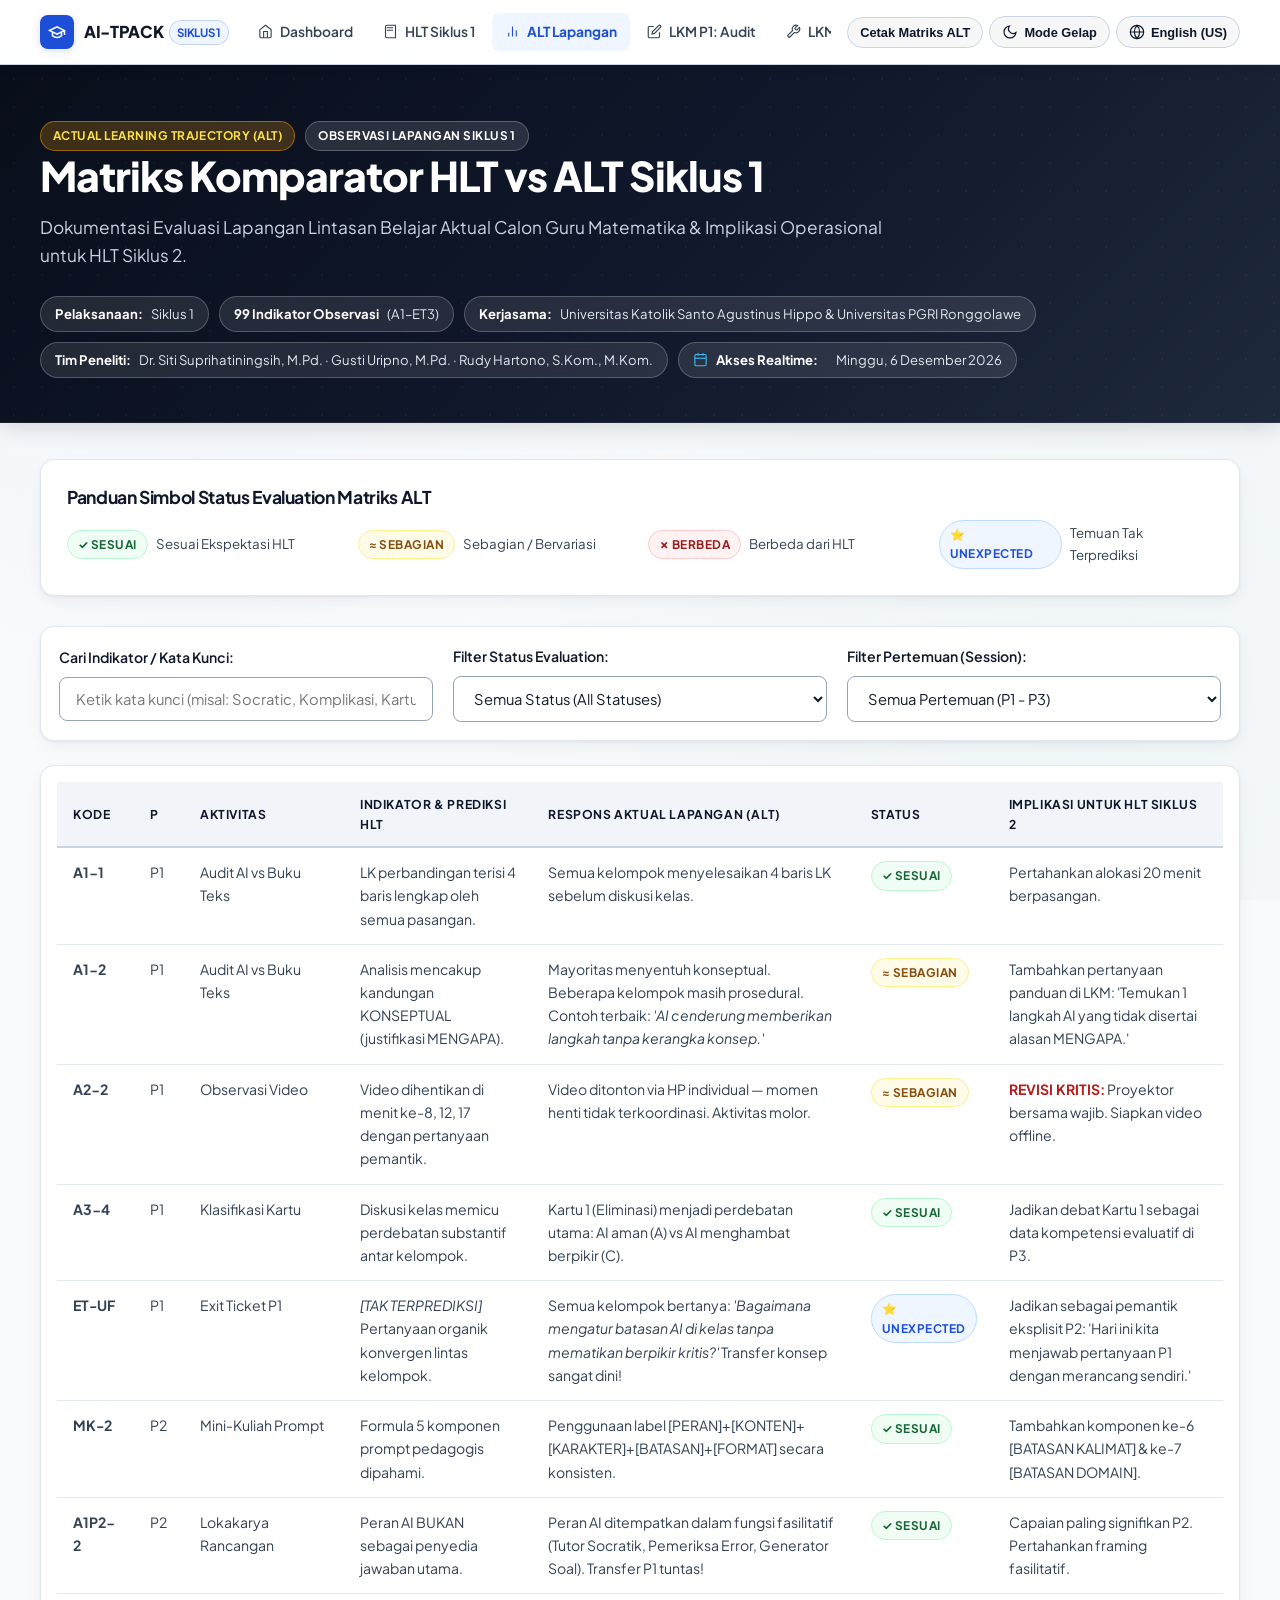
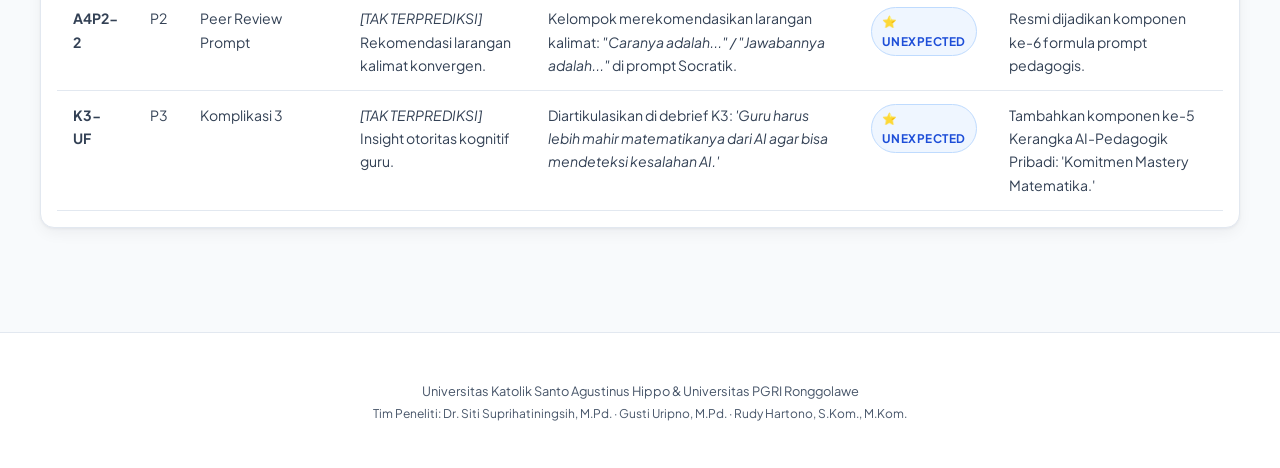
==== commit e18a20a6: "feat(ui-ux): enhance contrast & readability across suite, add full university and research team name" ====
--- a/ALT_Siklus1_Interactive.html
+++ b/ALT_Siklus1_Interactive.html
@@ -83,8 +83,8 @@
       <div class="meta-pills">
         <div class="meta-pill" data-id="<strong>Pelaksanaan:</strong> Siklus 1" data-en="<strong>Implementation:</strong> Cycle 1"><strong>Pelaksanaan:</strong> Siklus 1</div>
         <div class="meta-pill" data-id="<strong>99 Indikator Observasi</strong> (A1–ET3)" data-en="<strong>99 Observation Indicators</strong> (A1–ET3)"><strong>99 Indikator Observasi</strong> (A1–ET3)</div>
-        <div class="meta-pill" data-id="<strong>Temuan Tak Terprediksi:</strong> Unexpected Findings" data-en="<strong>Unexpected Findings:</strong> Field Discoveries"><strong>Temuan Tak Terprediksi:</strong> Unexpected Findings</div>
-        <div class="meta-pill" data-id="<strong>Tim Peneliti:</strong> Siti Suprihatiningsih &middot; Gusti Uripno &middot; Rudy Hartono" data-en="<strong>Research Team:</strong> Siti Suprihatiningsih &middot; Gusti Uripno &middot; Rudy Hartono"><strong>Tim Peneliti:</strong> Siti Suprihatiningsih &middot; Gusti Uripno &middot; Rudy Hartono</div>
+        <div class="meta-pill" data-id="<strong>Kerjasama:</strong> Universitas Katolik Santo Agustinus Hippo &amp; Universitas PGRI Ronggolawe" data-en="<strong>Institutions:</strong> Universitas Katolik Santo Agustinus Hippo &amp; Universitas PGRI Ronggolawe"><strong>Kerjasama:</strong> Universitas Katolik Santo Agustinus Hippo &amp; Universitas PGRI Ronggolawe</div>
+        <div class="meta-pill" data-id="<strong>Tim Peneliti:</strong> Dr. Siti Suprihatiningsih, M.Pd. &middot; Gusti Uripno, M.Pd. &middot; Rudy Hartono, S.Kom., M.Kom." data-en="<strong>Research Team:</strong> Dr. Siti Suprihatiningsih, M.Pd. &middot; Gusti Uripno, M.Pd. &middot; Rudy Hartono, S.Kom., M.Kom."><strong>Tim Peneliti:</strong> Dr. Siti Suprihatiningsih, M.Pd. &middot; Gusti Uripno, M.Pd. &middot; Rudy Hartono, S.Kom., M.Kom.</div>
         <div class="meta-pill"><svg width="15" height="15" viewBox="0 0 24 24" fill="none" stroke="currentColor" stroke-width="1.8"><rect x="3" y="4" width="18" height="18" rx="2" ry="2"/><line x1="16" y1="2" x2="16" y2="6"/><line x1="8" y1="2" x2="8" y2="6"/><line x1="3" y1="10" x2="21" y2="10"/></svg> <strong data-id="Akses Realtime:" data-en="Realtime Access:">Akses Realtime:</strong>&nbsp;<span class="realtime-date-text"></span></div>
       </div>
     </div>
@@ -267,8 +267,8 @@
   </main>
 
   <footer class="suite-footer">
-    <p><strong data-id="Matriks ALT Lapangan Siklus 1" data-en="Cycle 1 ALT Field Matrix">Matriks ALT Lapangan Siklus 1</strong> &middot; DDR AI-TPACK &copy; 2026</p>
-    <p style="margin-top:4px; font-size:0.8rem; color:var(--text-dim);" data-id="Universitas Katolik Santo Agustinus Hippo &amp; Universitas PGRI Ronggolawe Tuban" data-en="Universitas Katolik Santo Agustinus Hippo &amp; Universitas PGRI Ronggolawe Tuban">Universitas Katolik Santo Agustinus Hippo &amp; Universitas PGRI Ronggolawe Tuban</p>
+    <p style="margin-top:4px; font-size:0.8rem; color:var(--text-dim);" data-id="Universitas Katolik Santo Agustinus Hippo &amp; Universitas PGRI Ronggolawe" data-en="Universitas Katolik Santo Agustinus Hippo &amp; Universitas PGRI Ronggolawe">Universitas Katolik Santo Agustinus Hippo &amp; Universitas PGRI Ronggolawe</p>
+    <p style="margin-top:2px; font-size:0.75rem; color:var(--text-dim);" data-id="Tim Peneliti: Dr. Siti Suprihatiningsih, M.Pd. &middot; Gusti Uripno, M.Pd. &middot; Rudy Hartono, S.Kom., M.Kom." data-en="Research Team: Dr. Siti Suprihatiningsih, M.Pd. &middot; Gusti Uripno, M.Pd. &middot; Rudy Hartono, S.Kom., M.Kom.">Tim Peneliti: Dr. Siti Suprihatiningsih, M.Pd. &middot; Gusti Uripno, M.Pd. &middot; Rudy Hartono, S.Kom., M.Kom.</p>
   </footer>
 
   <script src="app.js"></script>
--- a/styles.css
+++ b/styles.css
@@ -5,7 +5,7 @@
    ========================================================================== */
 
 :root {
-  /* Surface & Base (Light Mode Default) */
+  /* Surface & Base (Light Mode Default - Academic Clean Slate) */
   --bg-dark: #f8fafc;
   --bg-card: #ffffff;
   --bg-card-hover: #ffffff;
@@ -13,43 +13,48 @@
   --bg-glass: rgba(15, 23, 42, 0.03);
   --bg-glass-hover: rgba(15, 23, 42, 0.06);
   
-  /* Brand Semantic Palette: Academic Cobalt & Deep Cyan (Anti-AI-Slop: No Tailwind Indigo) */
+  /* Brand Semantic Palette: Academic Cobalt & Deep Cyan */
   --primary: #1d4ed8;
   --primary-glow: rgba(29, 78, 216, 0.16);
   --primary-light: #2563eb;
   --primary-dark: #1e3a8a;
-  --primary-subtle: rgba(29, 78, 216, 0.08);
+  --primary-subtle: #eff6ff;
+  --primary-border: #bfdbfe;
   
   --secondary: #0f766e;
   --secondary-glow: rgba(15, 118, 110, 0.16);
   --secondary-light: #0d9488;
-  --secondary-subtle: rgba(15, 118, 110, 0.08);
+  --secondary-subtle: #f0fdfa;
+  --secondary-border: #99f6e4;
   
   --gold: #b45309;
   --gold-glow: rgba(180, 83, 9, 0.16);
   --gold-light: #d97706;
-  --gold-subtle: rgba(180, 83, 9, 0.08);
+  --gold-subtle: #fefce8;
+  --gold-border: #fef08a;
   
   --red: #b91c1c;
   --red-glow: rgba(185, 28, 28, 0.16);
   --red-light: #dc2626;
-  --red-subtle: rgba(185, 28, 28, 0.08);
+  --red-subtle: #fef2f2;
+  --red-border: #fecaca;
   
   --green: #15803d;
   --green-glow: rgba(21, 128, 61, 0.16);
   --green-light: #16a34a;
-  --green-subtle: rgba(21, 128, 61, 0.08);
-
-  /* Typography & Foreground (WCAG AAA Contrast Compliant) */
+  --green-subtle: #f0fdf4;
+  --green-border: #bbf7d0;
+
+  /* Typography & Foreground (WCAG AAA Contrast Compliant: >= 7:1) */
   --text-main: #0f172a;
   --text-muted: #334155;
-  --text-dim: #64748b;
+  --text-dim: #475569;
   --heading-color: #0f172a;
   
-  /* Borders & Dividers (Perimeter borders instead of thick left-accent) */
-  --border-color: rgba(15, 23, 42, 0.12);
+  /* Borders & Dividers */
+  --border-color: #cbd5e1;
   --border-subtle: #e2e8f0;
-  --border-strong: #cbd5e1;
+  --border-strong: #94a3b8;
   
   /* Elevation & Radius */
   --radius-xs: 6px;
@@ -62,21 +67,46 @@
   --font-heading: 'Plus Jakarta Sans', sans-serif;
   --font-mono: 'Fira Code', 'Consolas', monospace;
   
-  --shadow-card: 0 2px 8px -2px rgba(15, 23, 42, 0.04), 0 8px 24px -4px rgba(15, 23, 42, 0.06);
-  --shadow-hover: 0 4px 12px -2px rgba(15, 23, 42, 0.06), 0 16px 36px -6px rgba(15, 23, 42, 0.1);
+  --shadow-card: 0 1px 3px rgba(15, 23, 42, 0.05), 0 6px 16px -2px rgba(15, 23, 42, 0.06);
+  --shadow-hover: 0 4px 12px -2px rgba(15, 23, 42, 0.08), 0 16px 36px -6px rgba(15, 23, 42, 0.12);
   --shadow-modal: 0 24px 60px -12px rgba(15, 23, 42, 0.25);
   
   --nav-bg: rgba(255, 255, 255, 0.94);
-  --sim-bg: #f8fafc;
+  --sim-bg: #ffffff;
   --sim-out-bg: #0b1120;
   --sim-out-text: #38bdf8;
+
+  /* Semantic High-Contrast Badge Tokens (Light Mode: Dark Crisp Text on Soft Tints) */
+  --badge-bg: #f1f5f9;
+  --badge-text: #1e293b;
+  --badge-border: #cbd5e1;
+
+  --badge-primary-bg: #eff6ff;
+  --badge-primary-text: #1d4ed8;
+  --badge-primary-border: #bfdbfe;
+
+  --badge-secondary-bg: #f0fdfa;
+  --badge-secondary-text: #0f766e;
+  --badge-secondary-border: #99f6e4;
+
+  --badge-gold-bg: #fefce8;
+  --badge-gold-text: #854d0e;
+  --badge-gold-border: #fef08a;
+
+  --badge-green-bg: #f0fdf4;
+  --badge-green-text: #166534;
+  --badge-green-border: #bbf7d0;
+
+  --badge-red-bg: #fef2f2;
+  --badge-red-text: #991b1b;
+  --badge-red-border: #fecaca;
 
   --ease-spring: cubic-bezier(0.16, 1, 0.3, 1);
   --duration-fast: 180ms;
   --duration-normal: 260ms;
 }
 
-/* DARK MODE OVERRIDES (Obsidian Deep Slate Palette) */
+/* DARK MODE OVERRIDES (Obsidian Deep Slate Palette - WCAG AAA Compliant) */
 body.dark-mode {
   --bg-dark: #080c14;
   --bg-card: #0f172a;
@@ -87,38 +117,43 @@
   
   --primary: #38bdf8;
   --primary-glow: rgba(56, 189, 248, 0.28);
-  --primary-light: #60a5fa;
+  --primary-light: #7dd3fc;
   --primary-dark: #0284c7;
-  --primary-subtle: rgba(56, 189, 248, 0.12);
+  --primary-subtle: rgba(56, 189, 248, 0.14);
+  --primary-border: rgba(56, 189, 248, 0.35);
   
   --secondary: #2dd4bf;
   --secondary-glow: rgba(45, 212, 191, 0.25);
   --secondary-light: #5eead4;
-  --secondary-subtle: rgba(45, 212, 191, 0.12);
+  --secondary-subtle: rgba(45, 212, 191, 0.14);
+  --secondary-border: rgba(45, 212, 191, 0.35);
   
   --gold: #fbbf24;
   --gold-glow: rgba(251, 191, 36, 0.25);
-  --gold-light: #fcd34d;
-  --gold-subtle: rgba(251, 191, 36, 0.12);
+  --gold-light: #fde047;
+  --gold-subtle: rgba(251, 191, 36, 0.15);
+  --gold-border: rgba(251, 191, 36, 0.35);
   
   --red: #f87171;
   --red-glow: rgba(248, 113, 113, 0.25);
   --red-light: #fca5a5;
-  --red-subtle: rgba(248, 113, 113, 0.12);
+  --red-subtle: rgba(248, 113, 113, 0.15);
+  --red-border: rgba(248, 113, 113, 0.35);
   
   --green: #4ade80;
   --green-glow: rgba(74, 222, 128, 0.25);
   --green-light: #86efac;
-  --green-subtle: rgba(74, 222, 128, 0.12);
+  --green-subtle: rgba(74, 222, 128, 0.15);
+  --green-border: rgba(74, 222, 128, 0.35);
 
   --text-main: #f8fafc;
   --text-muted: #cbd5e1;
   --text-dim: #94a3b8;
   --heading-color: #ffffff;
   
-  --border-color: rgba(255, 255, 255, 0.12);
+  --border-color: rgba(255, 255, 255, 0.14);
   --border-subtle: rgba(255, 255, 255, 0.08);
-  --border-strong: rgba(255, 255, 255, 0.2);
+  --border-strong: rgba(255, 255, 255, 0.25);
   
   --shadow-card: 0 4px 20px rgba(0, 0, 0, 0.45);
   --shadow-hover: 0 10px 32px rgba(0, 0, 0, 0.6);
@@ -127,7 +162,32 @@
   --nav-bg: rgba(8, 12, 20, 0.94);
   --sim-bg: #0b1329;
   --sim-out-bg: #030712;
-  --sim-out-text: #2dd4bf;
+  --sim-out-text: #38bdf8;
+
+  /* Semantic High-Contrast Badge Tokens (Dark Mode: Luminous text on translucent glowing backdrops) */
+  --badge-bg: rgba(255, 255, 255, 0.08);
+  --badge-text: #f8fafc;
+  --badge-border: rgba(255, 255, 255, 0.18);
+
+  --badge-primary-bg: rgba(56, 189, 248, 0.15);
+  --badge-primary-text: #7dd3fc;
+  --badge-primary-border: rgba(56, 189, 248, 0.4);
+
+  --badge-secondary-bg: rgba(45, 212, 191, 0.15);
+  --badge-secondary-text: #5eead4;
+  --badge-secondary-border: rgba(45, 212, 191, 0.4);
+
+  --badge-gold-bg: rgba(245, 158, 11, 0.18);
+  --badge-gold-text: #fde047;
+  --badge-gold-border: rgba(245, 158, 11, 0.45);
+
+  --badge-green-bg: rgba(74, 222, 128, 0.15);
+  --badge-green-text: #86efac;
+  --badge-green-border: rgba(74, 222, 128, 0.4);
+
+  --badge-red-bg: rgba(248, 113, 113, 0.15);
+  --badge-red-text: #fca5a5;
+  --badge-red-border: rgba(248, 113, 113, 0.4);
 }
 
 /* Reset & Box Sizing */
@@ -453,32 +513,193 @@
   font-weight: 700;
 }
 
-/* BADGES & TAGS */
+/* BADGES & TAGS (WCAG AAA High-Contrast Anti-AI-Slop System) */
 .badge-tag {
   display: inline-flex;
   align-items: center;
   gap: 6px;
-  background: rgba(255, 255, 255, 0.08);
-  border: 1px solid rgba(255, 255, 255, 0.16);
+  background: var(--badge-bg);
+  border: 1px solid var(--badge-border);
   border-radius: var(--radius-full);
   padding: 4px 12px;
   font-size: 0.74rem;
   font-weight: 700;
-  color: #e2e8f0;
+  color: var(--badge-text);
   letter-spacing: 0.04em;
   text-transform: uppercase;
+  transition: all var(--duration-fast) ease;
+}
+
+.badge-tag.primary {
+  background: var(--badge-primary-bg);
+  border-color: var(--badge-primary-border);
+  color: var(--badge-primary-text);
+}
+
+.badge-tag.secondary {
+  background: var(--badge-secondary-bg);
+  border-color: var(--badge-secondary-border);
+  color: var(--badge-secondary-text);
 }
 
 .badge-tag.gold {
-  background: rgba(245, 158, 11, 0.15);
-  border-color: rgba(245, 158, 11, 0.35);
-  color: #fde68a;
-}
-
-.badge-tag.primary {
-  background: rgba(56, 189, 248, 0.15);
-  border-color: rgba(56, 189, 248, 0.35);
-  color: #bae6fd;
+  background: var(--badge-gold-bg);
+  border-color: var(--badge-gold-border);
+  color: var(--badge-gold-text);
+}
+
+.badge-tag.green {
+  background: var(--badge-green-bg);
+  border-color: var(--badge-green-border);
+  color: var(--badge-green-text);
+}
+
+.badge-tag.red {
+  background: var(--badge-red-bg);
+  border-color: var(--badge-red-border);
+  color: var(--badge-red-text);
+}
+
+/* Dedicated Hero Header Badges (Dark Navy Contrast Preservation) */
+.hero-header .badge-tag {
+  background: rgba(255, 255, 255, 0.12);
+  border-color: rgba(255, 255, 255, 0.24);
+  color: #ffffff;
+}
+
+.hero-header .badge-tag.gold {
+  background: rgba(245, 158, 11, 0.22);
+  border-color: rgba(245, 158, 11, 0.5);
+  color: #fde047;
+}
+
+.hero-header .badge-tag.primary {
+  background: rgba(56, 189, 248, 0.22);
+  border-color: rgba(56, 189, 248, 0.5);
+  color: #7dd3fc;
+}
+
+/* HERO META PILLS (SUB-PAGES HERO METADATA) */
+.meta-pills {
+  display: flex;
+  flex-wrap: wrap;
+  gap: 10px;
+  margin-top: 18px;
+}
+
+.meta-pill {
+  display: inline-flex;
+  align-items: center;
+  gap: 8px;
+  background: rgba(255, 255, 255, 0.10);
+  border: 1px solid rgba(255, 255, 255, 0.22);
+  border-radius: var(--radius-full);
+  padding: 6px 14px;
+  font-size: 0.82rem;
+  color: #e2e8f0;
+  backdrop-filter: blur(8px);
+  transition: all var(--duration-fast) ease;
+}
+
+.meta-pill strong {
+  color: #ffffff;
+  font-weight: 700;
+}
+
+.meta-pill svg {
+  color: #38bdf8;
+  flex-shrink: 0;
+}
+
+.meta-pill:hover {
+  background: rgba(255, 255, 255, 0.16);
+  border-color: rgba(255, 255, 255, 0.38);
+  color: #ffffff;
+}
+
+/* REVISI BADGE */
+.revisi-badge {
+  display: inline-flex;
+  align-items: center;
+  gap: 6px;
+  background: var(--badge-gold-bg);
+  border: 1px solid var(--badge-gold-border);
+  color: var(--badge-gold-text);
+  border-radius: var(--radius-xs);
+  padding: 3px 10px;
+  font-size: 0.76rem;
+  font-weight: 700;
+  text-transform: uppercase;
+  letter-spacing: 0.05em;
+  margin-bottom: 8px;
+}
+
+/* SEMANTIC HIGH-CONTRAST CALLOUT BOXES (UI/UX PRO MAX) */
+.callout-box {
+  border-radius: var(--radius-sm);
+  padding: 14px 18px;
+  margin: 12px 0;
+  border: 1px solid var(--border-color);
+  background: var(--bg-surface-raised);
+  font-size: 0.88rem;
+  line-height: 1.6;
+  color: var(--text-main);
+  transition: all var(--duration-fast) ease;
+}
+
+.callout-box p {
+  color: var(--text-muted);
+  font-size: 0.86rem;
+  margin-top: 4px;
+  margin-bottom: 0;
+  line-height: 1.55;
+}
+
+.callout-box strong {
+  display: block;
+  font-size: 0.88rem;
+  font-weight: 700;
+  margin-bottom: 2px;
+}
+
+.callout-box.callout-primary, .callout-box.callout-response {
+  background: var(--badge-primary-bg);
+  border-color: var(--badge-primary-border);
+}
+.callout-box.callout-primary strong, .callout-box.callout-response strong {
+  color: var(--badge-primary-text);
+}
+
+.callout-box.callout-red, .callout-box.callout-adp {
+  background: var(--badge-red-bg);
+  border-color: var(--badge-red-border);
+}
+.callout-box.callout-red strong, .callout-box.callout-adp strong {
+  color: var(--badge-red-text);
+}
+
+.callout-box.callout-amber, .callout-box.callout-gold {
+  background: var(--badge-gold-bg);
+  border-color: var(--badge-gold-border);
+}
+.callout-box.callout-amber strong, .callout-box.callout-gold strong {
+  color: var(--badge-gold-text);
+}
+
+.callout-box.callout-green, .callout-box.callout-success {
+  background: var(--badge-green-bg);
+  border-color: var(--badge-green-border);
+}
+.callout-box.callout-green strong, .callout-box.callout-success strong {
+  color: var(--badge-green-text);
+}
+
+.callout-box.callout-secondary, .callout-box.callout-note {
+  background: var(--badge-secondary-bg);
+  border-color: var(--badge-secondary-border);
+}
+.callout-box.callout-secondary strong, .callout-box.callout-note strong {
+  color: var(--badge-secondary-text);
 }
 
 /* LAYOUT CONTAINER */
@@ -486,6 +707,40 @@
   max-width: 1240px;
   margin: 0 auto;
   padding: 36px 20px 80px;
+}
+
+/* RESPONSIVE GRID UTILITIES */
+.grid-2 {
+  display: grid;
+  grid-template-columns: repeat(2, 1fr);
+  gap: 20px;
+}
+
+.grid-3 {
+  display: grid;
+  grid-template-columns: repeat(3, 1fr);
+  gap: 20px;
+}
+
+.grid-4 {
+  display: grid;
+  grid-template-columns: repeat(4, 1fr);
+  gap: 16px;
+}
+
+@media (max-width: 992px) {
+  .grid-3 {
+    grid-template-columns: repeat(2, 1fr);
+  }
+  .grid-4 {
+    grid-template-columns: repeat(2, 1fr);
+  }
+}
+
+@media (max-width: 640px) {
+  .grid-2, .grid-3, .grid-4 {
+    grid-template-columns: 1fr;
+  }
 }
 
 /* ==========================================================================
@@ -756,6 +1011,7 @@
   font-weight: 700;
   text-transform: uppercase;
   letter-spacing: 0.04em;
+  transition: all var(--duration-fast) ease;
 }
 
 .status-badge svg {
@@ -763,27 +1019,27 @@
 }
 
 .status-sesuai {
-  background: var(--green-subtle);
-  color: var(--green);
-  border: 1px solid rgba(21, 128, 61, 0.25);
+  background: var(--badge-green-bg);
+  color: var(--badge-green-text);
+  border: 1px solid var(--badge-green-border);
 }
 
 .status-sebagian {
-  background: var(--gold-subtle);
-  color: var(--gold);
-  border: 1px solid rgba(180, 83, 9, 0.25);
+  background: var(--badge-gold-bg);
+  color: var(--badge-gold-text);
+  border: 1px solid var(--badge-gold-border);
 }
 
 .status-berbeda {
-  background: var(--red-subtle);
-  color: var(--red);
-  border: 1px solid rgba(185, 28, 28, 0.25);
+  background: var(--badge-red-bg);
+  color: var(--badge-red-text);
+  border: 1px solid var(--badge-red-border);
 }
 
 .status-unexpected {
-  background: var(--primary-subtle);
-  color: var(--primary);
-  border: 1px solid rgba(29, 78, 216, 0.25);
+  background: var(--badge-primary-bg);
+  color: var(--badge-primary-text);
+  border: 1px solid var(--badge-primary-border);
 }
 
 /* Buttons */
@@ -833,17 +1089,95 @@
   box-shadow: 0 4px 16px var(--secondary-glow);
 }
 
+.btn-amber {
+  background: var(--gold);
+  color: #ffffff !important;
+  box-shadow: 0 2px 10px var(--gold-glow);
+}
+
+.btn-amber:hover {
+  background: #92400e;
+  transform: translateY(-1px);
+  box-shadow: 0 4px 16px var(--gold-glow);
+}
+
+.btn-green {
+  background: var(--green);
+  color: #ffffff !important;
+  box-shadow: 0 2px 10px var(--green-glow);
+}
+
+.btn-green:hover {
+  background: #14532d;
+  transform: translateY(-1px);
+  box-shadow: 0 4px 16px var(--green-glow);
+}
+
 .btn-outline {
-  background: transparent;
+  background: #ffffff;
   border: 1px solid var(--border-color);
   color: var(--text-main);
+  box-shadow: 0 1px 2px rgba(0, 0, 0, 0.04);
 }
 
 .btn-outline:hover {
-  background: var(--bg-glass-hover);
+  background: var(--bg-surface-raised);
   border-color: var(--primary);
   color: var(--primary);
   transform: translateY(-1px);
+}
+
+/* Dark mode button overrides for guaranteed high contrast */
+body.dark-mode .btn-primary {
+  background: #38bdf8;
+  color: #081226 !important;
+  font-weight: 700;
+}
+
+body.dark-mode .btn-primary:hover {
+  background: #7dd3fc;
+}
+
+body.dark-mode .btn-secondary {
+  background: #2dd4bf;
+  color: #042f2e !important;
+  font-weight: 700;
+}
+
+body.dark-mode .btn-secondary:hover {
+  background: #5eead4;
+}
+
+body.dark-mode .btn-amber {
+  background: #fbbf24;
+  color: #451a03 !important;
+  font-weight: 700;
+}
+
+body.dark-mode .btn-amber:hover {
+  background: #fde047;
+}
+
+body.dark-mode .btn-green {
+  background: #4ade80;
+  color: #052e16 !important;
+  font-weight: 700;
+}
+
+body.dark-mode .btn-green:hover {
+  background: #86efac;
+}
+
+body.dark-mode .btn-outline {
+  background: rgba(255, 255, 255, 0.05);
+  border-color: rgba(255, 255, 255, 0.18);
+  color: #f8fafc;
+}
+
+body.dark-mode .btn-outline:hover {
+  background: rgba(56, 189, 248, 0.15);
+  border-color: #38bdf8;
+  color: #38bdf8;
 }
 
 /* Form Controls */
@@ -877,21 +1211,37 @@
   box-shadow: 0 0 0 3px var(--primary-glow);
 }
 
+.form-control:disabled, .form-control[readonly] {
+  background: var(--bg-surface-raised) !important;
+  border-color: var(--border-color) !important;
+  color: var(--text-muted) !important;
+  cursor: not-allowed;
+  opacity: 0.92;
+}
+
 textarea {
   min-height: 100px;
   resize: vertical;
 }
 
-/* DATA TABLES */
-table.data-table {
+/* DATA TABLES & HLT TABLES (HIGH-CONTRAST STRUCTURE) */
+.table-responsive {
+  width: 100%;
+  overflow-x: auto;
+  margin: 16px 0;
+  border-radius: var(--radius-md);
+  border: 1px solid var(--border-color);
+}
+
+table.data-table, table.hlt-table {
   width: 100%;
   border-collapse: collapse;
-  margin: 16px 0;
+  margin: 0;
   font-size: 0.88rem;
 }
 
-table.data-table th {
-  background: var(--bg-glass);
+table.data-table th, table.hlt-table th {
+  background: var(--bg-surface-raised);
   color: var(--heading-color);
   font-weight: 700;
   text-transform: uppercase;
@@ -902,17 +1252,74 @@
   border-bottom: 2px solid var(--border-color);
 }
 
-table.data-table td {
+table.data-table td, table.hlt-table td {
   padding: 13px 16px;
   border-bottom: 1px solid var(--border-subtle);
   color: var(--text-muted);
   vertical-align: top;
 }
 
-table.data-table tr:hover td {
-  background: var(--bg-glass-hover);
+table.data-table tr:hover td, table.hlt-table tr:hover td {
+  background: var(--bg-surface-raised);
   color: var(--text-main);
 }
+
+/* STAT CARDS (SURVEY & DASHBOARD METRICS) */
+.stat-card-val {
+  font-family: var(--font-heading);
+  font-size: 1.85rem;
+  font-weight: 800;
+  line-height: 1.15;
+  margin-bottom: 4px;
+}
+.stat-card-val.primary { color: var(--primary); }
+.stat-card-val.secondary { color: var(--secondary); }
+.stat-card-val.gold { color: var(--gold); }
+.stat-card-val.green { color: var(--green); }
+
+.stat-card-label {
+  font-size: 0.84rem;
+  font-weight: 700;
+  color: var(--heading-color);
+  text-transform: uppercase;
+  letter-spacing: 0.04em;
+}
+
+.stat-card-sub {
+  font-size: 0.8rem;
+  color: var(--text-dim);
+  margin-top: 6px;
+  line-height: 1.45;
+}
+
+/* TASK CATEGORY CARDS (LKM CLASSIFICATION) */
+.task-cat-card {
+  padding: 12px 16px;
+  border-radius: var(--radius-sm);
+  font-size: 0.86rem;
+  line-height: 1.5;
+  border: 1px solid var(--border-color);
+  background: var(--bg-surface-raised);
+  color: var(--text-main);
+  margin-bottom: 10px;
+}
+.task-cat-card.cat-safe {
+  background: var(--badge-green-bg);
+  border-color: var(--badge-green-border);
+}
+.task-cat-card.cat-safe strong { color: var(--badge-green-text); }
+
+.task-cat-card.cat-caution {
+  background: var(--badge-gold-bg);
+  border-color: var(--badge-gold-border);
+}
+.task-cat-card.cat-caution strong { color: var(--badge-gold-text); }
+
+.task-cat-card.cat-danger {
+  background: var(--badge-red-bg);
+  border-color: var(--badge-red-border);
+}
+.task-cat-card.cat-danger strong { color: var(--badge-red-text); }
 
 /* ACCORDIONS */
 .accordion-item {
@@ -1073,6 +1480,147 @@
   line-height: 1.6;
 }
 
+.sim-analysis-box {
+  padding: 14px 18px;
+  background: var(--badge-green-bg);
+  border: 1px solid var(--badge-green-border);
+  border-radius: var(--radius-sm);
+  font-size: 0.88rem;
+  color: var(--badge-green-text);
+  font-weight: 600;
+  line-height: 1.5;
+  transition: all var(--duration-fast) ease;
+}
+
+/* CODE BOX & MINI CARDS */
+.code-box {
+  background: var(--sim-out-bg);
+  color: var(--sim-out-text);
+  font-family: var(--font-mono);
+  padding: 14px 18px;
+  border-radius: var(--radius-sm);
+  font-size: 0.85rem;
+  margin: 10px 0;
+  line-height: 1.6;
+  border: 1px solid var(--border-color);
+  overflow-x: auto;
+}
+
+.card-grid-2 {
+  display: grid;
+  grid-template-columns: repeat(auto-fit, minmax(280px, 1fr));
+  gap: 16px;
+  margin-top: 14px;
+}
+
+.mini-card {
+  background: var(--bg-card);
+  border: 1px solid var(--border-subtle);
+  border-radius: var(--radius-md);
+  padding: 18px;
+  box-shadow: var(--shadow-card);
+  transition: transform var(--duration-fast) var(--ease-spring), border-color var(--duration-fast) ease;
+}
+
+.mini-card:hover {
+  transform: translateY(-2px);
+  border-color: var(--border-color);
+}
+
+/* HIGH-CONTRAST DIMENSION & COLLABORATION CARDS */
+.dimension-card {
+  background: var(--bg-card);
+  border: 1px solid var(--border-color);
+  border-radius: var(--radius-sm);
+  padding: 16px;
+  transition: transform var(--duration-fast) var(--ease-spring), box-shadow var(--duration-fast) ease;
+}
+
+.dimension-card:hover {
+  transform: translateY(-2px);
+  box-shadow: var(--shadow-card);
+}
+
+.dimension-card.primary {
+  border-top: 3px solid var(--primary);
+  background: var(--primary-subtle);
+}
+
+.dimension-card.secondary {
+  border-top: 3px solid var(--secondary);
+  background: var(--secondary-subtle);
+}
+
+.dimension-card.gold {
+  border-top: 3px solid var(--gold);
+  background: var(--gold-subtle);
+}
+
+.dimension-card strong, .dimension-card h4 {
+  font-size: 0.94rem;
+  color: var(--heading-color);
+  margin-bottom: 6px;
+  display: block;
+}
+
+.dimension-card p {
+  font-size: 0.84rem;
+  color: var(--text-muted);
+  line-height: 1.55;
+  margin: 0;
+}
+
+.institution-collab-card {
+  background: var(--bg-card);
+  border: 1px solid var(--border-color);
+  border-radius: var(--radius-sm);
+  padding: 20px;
+  box-shadow: var(--shadow-card);
+  transition: transform var(--duration-fast) var(--ease-spring), box-shadow var(--duration-fast) ease;
+}
+
+.institution-collab-card:hover {
+  transform: translateY(-2px);
+  box-shadow: var(--shadow-hover);
+}
+
+.institution-collab-card.host {
+  border-top: 3px solid var(--primary);
+}
+
+.institution-collab-card.partner {
+  border-top: 3px solid var(--secondary);
+}
+
+.researcher-card {
+  background: var(--bg-card);
+  border: 1px solid var(--border-color);
+  border-radius: var(--radius-sm);
+  padding: 18px;
+  box-shadow: var(--shadow-card);
+  display: flex;
+  flex-direction: column;
+  justify-content: space-between;
+  transition: transform var(--duration-fast) var(--ease-spring), box-shadow var(--duration-fast) ease;
+}
+
+.researcher-card:hover {
+  transform: translateY(-2px);
+  box-shadow: var(--shadow-hover);
+}
+
+.researcher-card.leader {
+  border-top: 3px solid var(--primary);
+}
+
+.researcher-card.member-1 {
+  border-top: 3px solid var(--secondary);
+}
+
+.researcher-card.member-2 {
+  border-top: 3px solid var(--gold);
+}
+
 /* CODE FORMULA */
 code.formula {
   background: var(--bg-glass);
